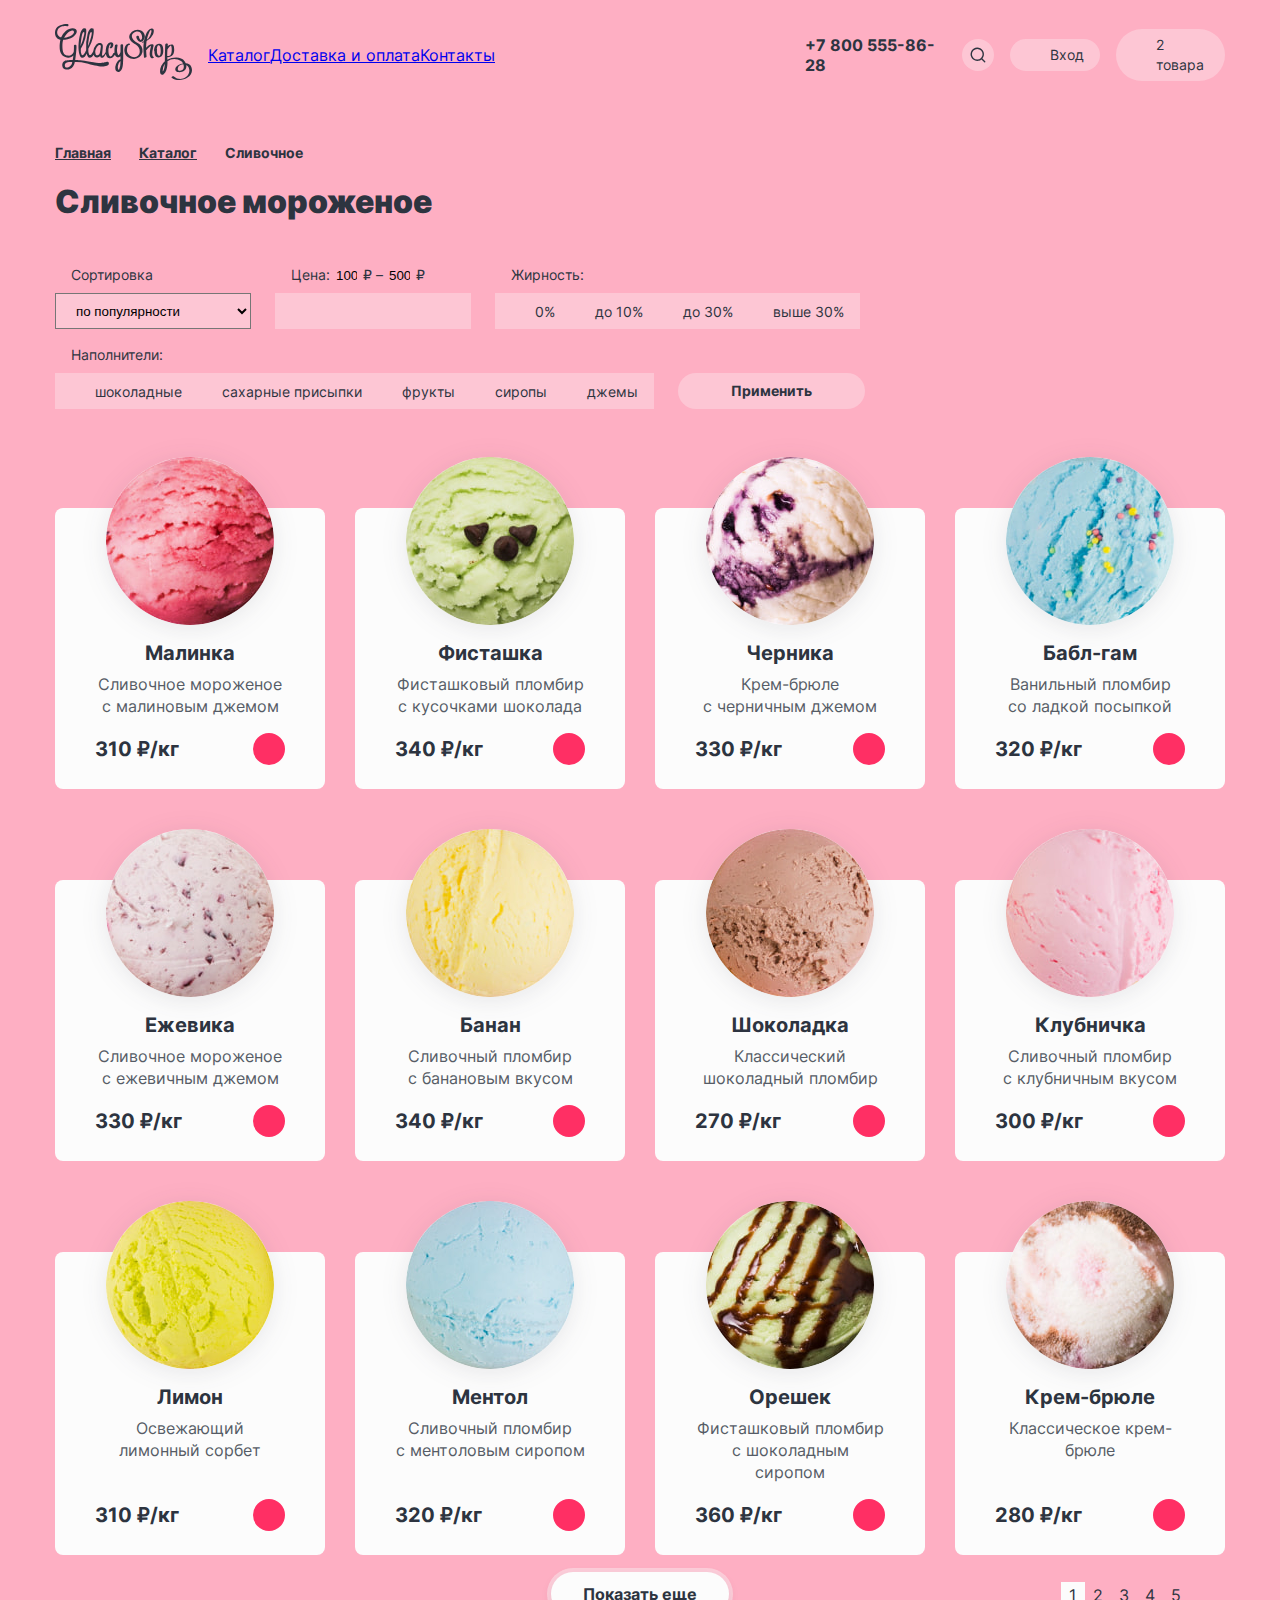
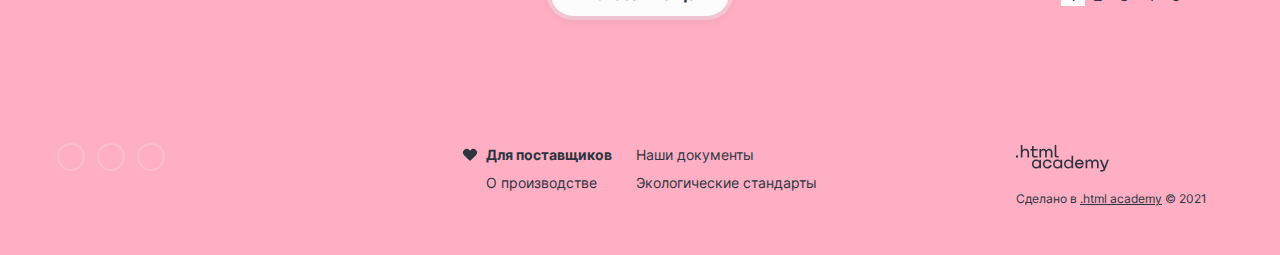
==== catalog.html @ 4f3af2a0 "Добавляет стили для декоративных элементов главной страницы" ====
<!DOCTYPE html>
<html class="page" lang="ru">
  <head>
    <meta charset="utf-8">
    <title>HTML Academy: Глейси - онлайн и офлайн-магазин по продаже мороженого собственного проиводства на развес</title>
    <link rel="stylesheet" href="styles/style.css">
  </head>
  <body class="page-body page-body-pink">
    <header class="page-header container">
      <nav class="main-nav">
        <a class="logo" href="index.html">
          <img src="img/logo-main.svg" width="137" height="56" alt="Логотип Глейси.">
        </a>
        <ul class="main-menu">
          <li class="menu-item">
            <a href="catalog.html">Каталог</a>
          </li>
          <li class="menu-item">
            <a href="#">Доставка и оплата</a>
          </li>
          <li class="menu-item">
            <a href="#">Контакты</a>
          </li>
        </ul>
      </nav>
      <div class="user-menu">
        <a class="user-menu-item contact-phone" href="tel:+78005558628">+7 800 555-86-28</a>
        <div class="user-menu-item">
          <a class="header-button header-button-search" href="">
            <svg aria-hidden="true" focusable="false" width="18" height="18" xmlns="http://www.w3.org/2000/svg">
              <path fill-rule="evenodd" d="M2.91 8.25a5.33 5.33 0 1 1 10.67 0 5.33 5.33 0 0 1-10.67 0Zm9.56 5.16a6.67 6.67 0 1 1 .94-.94l2.8 2.8a.67.67 0 0 1-.94.95l-2.8-2.81Z" clip-rule="evenodd"/>
            </svg>
            <span class="visually-hidden">Открыть форму поиска</span>
          </a>
        </div>
        <div class="user-menu-item">
          <a class="header-button header-button-login" href="#">
            Вход
            <span class="visually-hidden"> в личный кабинет</span>
          </a>
        </div>
        <div class="user-menu-item">
          <a class="header-button header-button-cart" href="#">2 товара</a>
        </div>
      </div>
    </header>
    <main class="main-container container">
      <header class="main-header">
        <ol class="breadcrumbs-list">
          <li class="breadcrumbs-item">
            <a class="breadcrumbs-link" href="#">Главная</a>
          </li>
          <li class="breadcrumbs-item">
            <a class="breadcrumbs-link" href="#">Каталог</a>
          </li>
          <li class="breadcrumbs-item">
            <a class="breadcrumbs-link" aria-current="page">Сливочное</a>
          </li>
        </ol>
        <h1 class="section-title page-title">Сливочное мороженое</h1>
      </header>
      <form class="filter-form" method="post" action="https://echo.htmlacademy.ru/">
        <label class="filter-group filter-sorting select-field">
          <span class="filter-group-caption">Сортировка</span>
          <select class="filter-group-inner select-input" name="filter-sorting">
            <option value="1">по популярности</option>
          </select>
        </label>
        <fieldset class="filter-group filter-price-range range-field">
          <legend class="filter-group-caption">
            Цена:
            <span class="visually-hidden">минимальная цена </span><input class="field-range-input" type="number" value="100" name="filter-price-min"> ₽ –
            <span class="visually-hidden">максимальная цена </span><input class="field-range-input" type="number" value="500" name="filter-price-max"> ₽
          </legend>
          <div class="filter-group-inner range-input">
            <div class="range-input-line"></div>
            <div class="range-input-fill"></div>
            <div class="range-input-min"></div>
            <div class="range-input-max"></div>
          </div>
        </fieldset>
        <fieldset class="filter-group filter-fat">
          <legend class="filter-group-caption">Жирность:</legend>
          <div class="filter-group-inner">
            <label class="radio filter-radio">
              <input class="radio-input" type="radio" name="filter-fat" value="0">
              <span class="radio-label">0%</span>
            </label>
            <label class="radio filter-radio">
              <input class="radio-input" type="radio" name="filter-fat" value="less-10" checked>
              <span class="radio-label">до 10%</span>
            </label>
            <label class="radio filter-radio">
              <input class="radio-input" type="radio" name="filter-fat" value="less-30">
              <span class="radio-label">до 30%</span>
            </label>
            <label class="radio filter-radio">
              <input class="radio-input" type="radio" name="filter-fat" value="more-30">
              <span class="radio-label">выше 30%</span>
            </label>
          </div>
        </fieldset>
        <fieldset class="filter-group filter-filler">
          <legend class="filter-group-caption">Наполнители:</legend>
          <div class="filter-group-inner">
            <label class="checkbox filter-checkbox">
              <input class="checkbox-input" type="checkbox" name="filter-filler" value="chocolate" checked>
              <span class="checkbox-label">шоколадные</span>
            </label>
            <label class="checkbox filter-checkbox">
              <input class="checkbox-input" type="checkbox" name="filter-filler" value="sugar" checked>
              <span class="checkbox-label">сахарные присыпки</span>
            </label>
            <label class="checkbox filter-checkbox">
              <input class="checkbox-input" type="checkbox" name="filter-filler" value="fruit">
              <span class="checkbox-label">фрукты</span>
            </label>
            <label class="checkbox filter-checkbox">
              <input class="checkbox-input" type="checkbox" name="filter-filler" value="syrup">
              <span class="checkbox-label">сиропы</span>
            </label>
            <label class="checkbox filter-checkbox">
              <input class="checkbox-input" type="checkbox" name="filter-filler" value="jam">
              <span class="checkbox-label">джемы</span>
            </label>
          </div>
        </fieldset>
        <button class="button button-transparent filter-submit" type="submit">Применить</button>
      </form>
      <section class="catalog">
        <h2 class="visually-hidden">Каталог сливочного мороженого</h2>
        <div class="product-list catalog-list">
          <article class="product-card">
            <a class="product-card-image-link" href="#">
              <img src="img/catalog/icecream-raspberries.jpg" width="168" height="168" alt="">
            </a>
            <h3 class="product-card-title">
              <a href="#">Малинка</a>
            </h3>
            <p class="product-card-text">Сливочное мороженое с&nbsp;малиновым джемом</p>
            <div class="product-card-action">
              <b class="product-card-price">310 ₽/кг</b>
              <a class="button-cart" href="#">
                <span class="visually-hidden">Добавить товар в корзину</span>
              </a>
            </div>
          </article>
          <article class="product-card">
            <a class="product-card-image-link" href="#">
              <img src="img/catalog/icecream-pistachio.jpg" width="168" height="168" alt="">
            </a>
            <h3 class="product-card-title">
              <a href="#">Фисташка</a>
            </h3>
            <p class="product-card-text">Фисташковый пломбир с&nbsp;кусочками шоколада</p>
            <div class="product-card-action">
              <b class="product-card-price">340 ₽/кг</b>
              <a class="button-cart" href="#">
                <span class="visually-hidden">Добавить товар в корзину</span>
              </a>
            </div>
          </article>
          <article class="product-card">
            <a class="product-card-image-link" href="#">
              <img src="img/catalog/icecream-blueberry.jpg" width="168" height="168" alt="">
            </a>
            <h3 class="product-card-title">
              <a href="#">Черника</a>
            </h3>
            <p class="product-card-text">Крем-брюле с&nbsp;черничным джемом</p>
            <div class="product-card-action">
              <b class="product-card-price">330 ₽/кг</b>
              <a class="button-cart" href="#">
                <span class="visually-hidden">Добавить товар в корзину</span>
              </a>
            </div>
          </article>
          <article class="product-card">
            <a class="product-card-image-link" href="#">
              <img src="img/catalog/icecream-bubblegum.jpg" width="168" height="168" alt="">
            </a>
            <h3 class="product-card-title">
              <a href="">Бабл-гам</a>
            </h3>
            <p class="product-card-text">Ванильный пломбир со&nbsp;ладкой посыпкой</p>
            <div class="product-card-action">
              <b class="product-card-price">320 ₽/кг</b>
              <a class="button-cart" href="#">
                <span class="visually-hidden">Добавить товар в корзину</span>
              </a>
            </div>
          </article>
          <article class="product-card">
            <a class="product-card-image-link" href="#">
              <img src="img/catalog/icecream-blackberry.jpg" width="168" height="168" alt="">
            </a>
            <h3 class="product-card-title">
              <a href="">Ежевика</a>
            </h3>
            <p class="product-card-text">Сливочное мороженое с&nbsp;ежевичным джемом</p>
            <div class="product-card-action">
              <b class="product-card-price">330 ₽/кг</b>
              <a class="button-cart" href="#">
                <span class="visually-hidden">Добавить товар в корзину</span>
              </a>
            </div>
          </article>
          <article class="product-card">
            <a class="product-card-image-link" href="#">
              <img src="img/catalog/icecream-banana.jpg" width="168" height="168" alt="">
            </a>
            <h3 class="product-card-title">
              <a href="">Банан</a>
            </h3>
            <p class="product-card-text">Сливочный пломбир с&nbsp;банановым вкусом</p>
            <div class="product-card-action">
              <b class="product-card-price">340 ₽/кг</b>
              <a class="button-cart" href="#">
                <span class="visually-hidden">Добавить товар в корзину</span>
              </a>
            </div>
          </article>
          <article class="product-card">
            <a class="product-card-image-link" href="#">
              <img src="img/catalog/icecream-chocolate.jpg" width="168" height="168" alt="">
            </a>
            <h3 class="product-card-title">
              <a href="">Шоколадка</a>
            </h3>
            <p class="product-card-text">Классический шоколадный пломбир</p>
            <div class="product-card-action">
              <b class="product-card-price">270 ₽/кг</b>
              <a class="button-cart" href="#">
                <span class="visually-hidden">Добавить товар в корзину</span>
              </a>
            </div>
          </article>
          <article class="product-card">
            <a class="product-card-image-link" href="#">
              <img src="img/catalog/icecream-strawberry.jpg" width="168" height="168" alt="">
            </a>
            <h3 class="product-card-title">
              <a href="">Клубничка</a>
            </h3>
            <p class="product-card-text">Сливочный пломбир с&nbsp;клубничным вкусом</p>
            <div class="product-card-action">
              <b class="product-card-price">300 ₽/кг</b>
              <a class="button-cart" href="#">
                <span class="visually-hidden">Добавить товар в корзину</span>
              </a>
            </div>
          </article>
          <article class="product-card">
            <a class="product-card-image-link" href="#">
              <img src="img/catalog/icecream-lemon.jpg" width="168" height="168" alt="">
            </a>
            <h3 class="product-card-title">
              <a href="">Лимон</a>
            </h3>
            <p class="product-card-text">Освежающий лимонный сорбет</p>
            <div class="product-card-action">
              <b class="product-card-price">310 ₽/кг</b>
              <a class="button-cart" href="#">
                <span class="visually-hidden">Добавить товар в корзину</span>
              </a>
            </div>
          </article>
          <article class="product-card">
            <a class="product-card-image-link" href="#">
              <img src="img/catalog/icecream-menthol.jpg" width="168" height="168" alt="">
            </a>
            <h3 class="product-card-title">
              <a href="">Ментол</a>
            </h3>
            <p class="product-card-text">Сливочный пломбир с&nbsp;ментоловым сиропом</p>
            <div class="product-card-action">
              <b class="product-card-price">320 ₽/кг</b>
              <a class="button-cart" href="#">
                <span class="visually-hidden">Добавить товар в корзину</span>
              </a>
            </div>
          </article>
          <article class="product-card">
            <a class="product-card-image-link" href="#">
              <img src="img/catalog/icecream-nut.jpg" width="168" height="168" alt="">
            </a>
            <h3 class="product-card-title">
              <a href="">Орешек</a>
            </h3>
            <p class="product-card-text">Фисташковый пломбир с&nbsp;шоколадным сиропом</p>
            <div class="product-card-action">
              <b class="product-card-price">360 ₽/кг</b>
              <a class="button-cart" href="#">
                <span class="visually-hidden">Добавить товар в корзину</span>
              </a>
            </div>
          </article>
          <article class="product-card">
            <a class="product-card-image-link" href="#">
              <img src="img/catalog/icecream-brulee.jpg" width="168" height="168" alt="">
            </a>
            <h3 class="product-card-title">
              <a href="">Крем-брюле</a>
            </h3>
            <p class="product-card-text">Классическое крем-брюле</p>
            <div class="product-card-action">
              <b class="product-card-price">280 ₽/кг</b>
              <a class="button-cart" href="#">
                <span class="visually-hidden">Добавить товар в корзину</span>
              </a>
            </div>
          </article>
        </div>
        <div class="catalog-actions">
          <a class="button button-main catalog-show-more" href="#">Показать еще</a>
          <ul class="pagination catalog-pagination">
            <li class="pagination-item">
              <a class="pagination-link pagination-link-disable pagination-link-start">
                <span class="visually-hidden">На предыдущую страницу</span>
              </a>
            </li>
            <li class="pagination-item">
              <a class="pagination-link" aria-current="page">
                <span class="visually-hidden">Вы на странице </span>1
              </a>
            </li>
            <li class="pagination-item">
              <a class="pagination-link" href="#">
                <span class="visually-hidden">На страницу </span>2
              </a>
            </li>
            <li class="pagination-item">
              <a class="pagination-link" href="#">
                <span class="visually-hidden">На страницу </span>3
              </a>
            </li>
            <li class="pagination-item">
              <a class="pagination-link" href="#">
                <span class="visually-hidden">На страницу </span>4
              </a>
            </li>
            <li class="pagination-item">
              <a class="pagination-link" href="#">
                <span class="visually-hidden">На страницу </span>5
              </a>
            </li>
            <li class="pagination-item">
              <a class="pagination-link pagination-link-end" href="#">
                <span class="visually-hidden">На следущую страницу</span>
              </a>
            </li>
          </ul>
        </div>
      </section>
    </main>
    <footer class="main-footer container">
      <section class="social footer-social">
        <h2 class="visually-hidden">Подписывайтесь на наши социальные сети</h2>
        <ul class="social-list">
          <li class="social-item">
            <a class="social-link" href="https://vk.com/htmlacademy" rel="noopener nofollow" target="_blank">
              <span class="visually-hidden">Глейси во Вконтакте</span>
            </a>
          </li>
          <li class="social-item">
            <a class="social-link" href="https://www.facebook.com/htmlacademy" rel="noopener nofollow" target="_blank">
              <span class="visually-hidden">Глейси в Фейсбуке</span>
            </a>
          </li>
          <li class="social-item">
            <a class="social-link" href="https://www.instagram.com/htmlacademy/" rel="noopener nofollow" target="_blank">
              <span class="visually-hidden">Глейси в Инстаграм</span>
            </a>
          </li>
        </ul>
      </section>
      <div class="footer-links">
        <a class="footer-link footer-link-heart" href="#">Для поставщиков</a>
        <a class="footer-link" href="#">Наши документы</a>
        <a class="footer-link" href="#">О&nbsp;производстве</a>
        <a class="footer-link" href="#">Экологические стандарты</a>
      </div>
      <div class="creator">
        <a class="creator-logo" href="https://htmlacademy.ru/" rel="noopener nofollow" target="_blank">
          <img src="img/logo-htmlacademy.svg" width="93" height="27" alt="Логотип html academy.">
        </a>
        <p class="creator-text">Сделано в <a class="creator-link" href="https://htmlacademy.ru/" rel="noopener nofollow" target="_blank">.html academy</a> © 2021</p>
      </div>
    </footer>
  </body>
</html>
---- styles/style.css ----
@font-face {
  font-family: "Inter";
  font-style: normal;
  font-weight: 400;
  src: url("../fonts/inter-400.woff2") format("woff2");
  font-display: swap;
}

@font-face {
  font-family: "Inter";
  font-weight: 700;
  src: url("../fonts/inter-700.woff2") format("woff2");
  font-display: swap;
}

@font-face {
  font-family: "Inter";
  font-weight: 900;
  src: url("../fonts/inter-900.woff2") format("woff2");
  font-display: swap;
}

html {
  height: 100%;
  box-sizing: border-box;
}

html *,
html ::before,
html ::after {
  box-sizing: inherit;
}

img {
  max-width: 100%;
  object-fit: cover;
}

.container {
  width: 1170px;
  margin: 0 auto;
}

.visually-hidden {
  position: absolute;
  width: 1px;
  height: 1px;
  margin: -1px;
  padding: 0;
  border: 0;
  clip: rect(0 0 0 0);
  overflow: hidden;
}

.page-body {
  display: flex;
  flex-direction: column;
  min-height: 100%;
  margin: 0;

  font-family: "Inter", "Arial", sans-serif;
  font-weight: 400;
  font-size: 16px;
  line-height: 22px;
  color: #565c66;
}

.page-body-pink {
  background-color: #feafc3;
}

.page-body-blue {
  background-color: #69a9ff;
}

.page-body-yellow {
  background-color: #fcc850;
}

.main-container {
  flex-grow: 1;
}

.button {
  padding: 12px 32px;
  border: none;
  border-radius: 26px;

  font-family: inherit;
  font-weight: 700;
  font-size: 16px;
  line-height: 20px;
  text-decoration: none;
  text-align: center;

  cursor: pointer;
}

.button-main {
  min-height: 44px;
  padding: 12px 32px;

  color: #2d3440;

  background-color: #fcfcfc;
  box-shadow:
    0 4px 12px rgba(45, 52, 64, 0.1),
    0 0 0 4px rgba(252, 252, 252, 0.4);
  outline: none;
}

.button-main:hover {
  background-color: rgba(252, 252, 252, 0.4);
  box-shadow:
    0px 4px 15px rgba(133, 133, 133, 0.15),
    0 0 0 4px #FCFCFC;
}

.button-main:focus {
  background-color: #FCFCFC;
  box-shadow:
    0px 4px 12px rgba(45, 52, 64, 0.1),
    0 0 0 2px #2D3440;
}

.button-main-disabled {
  color: #b9b9b9;

  background-color: #e7e7e7;
  box-shadow: 0 0 0 4px rgba(252, 252, 252, 0.4);
  pointer-events: none;
}

.button-additional {
  color: #fcfcfc;

  background-color: #ff2f64;
  box-shadow:
    0px 4px 12px rgba(45, 52, 64, 0.1),
    0 0 0 4px rgba(255, 47, 100, 0.3);
}

.button-additional:hover {
  color: #2d3440;
  background-color: rgba(252, 252, 252, 0.3);
  box-shadow: 0 0 0 4px #ff2f64;
}

.button-additional:focus {
  box-shadow:
    0px 4px 12px rgba(45, 52, 64, 0.1),
    0 0 0 2px #2d3440;
}

.button-transparent {
  font-size: 14px;
  color: #2d3440;
  background-color: rgba(252, 252, 252, 0.3);
}

.form-field {
  font-size: 16px;
  line-height: 20px;
  color: #2d3440;
}

.form-field-title {
  display: flex;
  align-items: center;
  margin-bottom: 8px;

  font-weight: 700;
  color: #2d3440;
}

.prompt-button {
  width: 14px;
  height: 14px;
  padding: 0;
  border: none;
  border-radius: 7px;

  color: #2d3440;
  cursor: pointer;
}

.prompt-button-icon {
  fill: currentColor;
}

.form-field-prompt {
  margin-left: 4px;
}

.form-field-input {
  width: 100%;
  height: 48px;
  padding: 14px 16px;
  border: 1px solid #b9b9b9;

  font-family: inherit;
  font-weight: 400;
  color: #2d3440;
}

.form-field-input::placeholder {
  color: #b9b9b9;
}

.page-header {
  display: flex;
  justify-content: space-between;
  padding: 24px 0;
}

.main-nav {
  display: flex;
  justify-content: flex-start;
  align-items: center;
  flex-grow: 1;
  min-width: 400px;
  margin-right: 20px;
}

.logo {
  flex-shrink: 0;
  margin-right: 16px;
}

.user-menu {
  display: flex;
  justify-content: flex-end;
  align-items: center;
  flex-shrink: 0;
  width: 420px;
}

.user-menu-item:not(:last-child) {
  margin-right: 16px;
}

.contact-phone {
  font-weight: 700;
  font-size: 16px;
  line-height: 20px;
  color: #2d3440;
  text-decoration: none;
}

.header-button {
  position: relative;

  display: block;
  min-width: 32px;
  min-height: 32px;
  padding: 6px 16px;
  border-radius: 26px;

  font-size: 14px;
  line-height: 20px;
  color: #2d3440;
  text-decoration: none;

  background-color: rgba(252, 252, 252, 0.3);
  outline: none;
}

.header-button svg {
  fill: currentColor;
}

.header-button:hover {
  background-color: rgba(252, 252, 252, 0.5);
}

.header-button:focus {
  background-color: rgba(252, 252, 252, 0.5);
  box-shadow: 0 0 0 2px #2d3440 inset;
}

.header-button:active {
  background-color: #fcfcfc;
  box-shadow: none;
}

.header-button-search svg {
  position: absolute;
  top: 50%;
  left: 50%;

  transform: translate(-50%, -50%);
}

.header-button-login,
.header-button-cart {
  padding-left: 40px;
}

.header-icon-login,
.header-icon-cart {
  position: absolute;
  top: 7px;
  left: 16px;
}

.main-menu {
  display: flex;
  justify-content: flex-start;
  flex-wrap: wrap;
  padding: 0;
  margin: 0;

  list-style: none;
}

.menu-link {
  display: block;
  padding: 8px 16px;
  border-radius: 26px;

  color: #2d3440;
  text-decoration: none;
  outline: none;
}

.menu-link:hover {
  background-color: rgba(252, 252, 252, 0.5);
}

.menu-link:focus {
  background-color: rgba(252, 252, 252, 0.5);
  box-shadow: 0 0 0 2px #2d3440 inset;
}

.menu-link:active {
  background-color: #fcfcfc;
  box-shadow: none;
}

.slider {
  position: relative;

  margin-bottom: 80px;

  color: #2d3440;
}

.slider-item {
  display: flex;
  justify-content: flex-start;
  padding-left: 70px;
}

.slider-content {
  display: flex;
  flex-direction: column;
  align-items: flex-start;
  width: 470px;
  padding-top: 136px;
}

.slider-title {
  margin-top: 0;
  margin-bottom: 24px;

  font-weight: 900;
  font-size: 36px;
  line-height: 46px;
}

.slider-description {
  margin-top: 0;
  margin-bottom: 48px;

  font-size: 18px;
  line-height: 24px;
}

.toggler {
  position: absolute;
  left: 0;
  bottom: 0;

  display: flex;
  justify-content: flex-start;
  margin: 0;
  padding: 0;

  list-style: none;
}

.toggler-item {
  margin-right: 8px;
}

.toggler-button {
  width: 12px;
  height: 12px;
  padding: 0;
  border: 1px solid #fcfcfc;
  border-radius: 6px;

  background-color: #fcfcfc;
  outline: none;
  cursor: pointer;
}

.toggler-button:hover,
.toggler-button:focus {
  background-color: rgba(252, 252, 252, 0.3);
}

.toggler-button:active {
  border: 1px solid #2d3440;

  background-color: rgba(252, 252, 252, 0.3);
}

.social-list {
  display: flex;
  justify-content: flex-start;
  align-items: center;
  flex-wrap: wrap;
  max-width: 195px;
  margin: 0;
  padding: 0;

  list-style: none;
}

.social-item:not(:last-child) {
  margin-right: 16px;
}

.social-link {
  display: block;
  width: 24px;
  height: 24px;
  border-radius: 12px;

  background-size: contain;
  background-position: center;
  background-repeat: no-repeat;
  box-shadow: 0 0 0 2px rgba(252, 252, 252, 0.2);
  outline: none;
}

.social-link-vk {
  background-image: url(../img/icons/icon-vk.svg);
}
.social-link-facebook {
  background-image: url(../img/icons/icon-facebook.svg);
}
.social-link-instagram {
  background-image: url(../img/icons/icon-instagram.svg);
}

.social-link:hover,
.social-link:focus {
  background-color: #2d3440;
}

.social-link:active {
  background-color: #2d3440;
  box-shadow: 0 0 0 2px #2d3440;
}

.footer-social {
  margin-left: 4px;
}

.slider-social {
  position: absolute;
  right: 0;
  bottom: 0;
}

.slider-social .social-list {
  justify-content: flex-end;
}

.section-title {
  margin-top: 0;
  margin-bottom: 56px;

  font-weight: 900;
  font-size: 32px;
  line-height: 46px;
  color: #2d3440;
}

.promo {
  margin-bottom: 80px;
}

.promo-title {
  text-align: center;
}

.promo-row {
  display: grid;
  grid-template-columns: 1fr 1fr;
  gap: 30px;
}

.promo-card {
  display: flex;
  flex-direction: column;
  align-items: flex-start;
  padding: 40px 220px 40px 40px;
  border-radius: 16px;

  color: #2d3440;

  background-color: #ff7799;
  background-position: bottom right;
  background-repeat: no-repeat;
}

.promo-card-title {
  margin-top: 0;
  margin-bottom: 16px;

  font-weight: 700;
  font-size: 24px;
  line-height: 30px;
}

.promo-card-text {
  margin-bottom: 32px;
}

.promo-card-text p {
  margin: 0;
}

.promo-card-button {
  margin-top: auto;
}

.promo-card-rasberry {
  background-image: url("../img/bg-promo-raspberry.png");
}

.promo-card-marshmallow {
  background-image: url("../img/bg-promo-marshmallow.png");
}

.product {
  margin-bottom: 80px;
}

.product-title {
  text-align: center;
}

.product-list {
  display: grid;
  grid-template-columns: repeat(4, 1fr);
  gap: 40px 30px;
}

.product-card {
  position: relative;

  display: flex;
  flex-direction: column;
  align-items: center;
  padding: 0 40px 24px;

  text-align: center;
}

.product-card::before {
  content: "";

  position: absolute;
  top: 51px;
  right: 0;
  bottom: 0;
  left: 0;
  z-index: -1;

  display: block;
  border-radius: 8px;

  background-color: #fcfcfc;
}

.product-card-image-link {
  display: block;
  width: 168px;
  height: 168px;
  margin-bottom: 16px;
  border-radius: 50%;
  overflow: hidden;
  filter: drop-shadow(0px 4px 12px rgba(45, 52, 64, 0.1));
}

.product-card-title {
  margin-top: 0;
  margin-bottom: 8px;

  font-weight: 700;
  font-size: 20px;
  line-height: 24px;
  color: #2d3440;
}

.product-card-title a {
  color: inherit;
  text-decoration: none;
}

.product-card-text {
  margin-top: 0;
  margin-bottom: 16px;
}

.product-card-action {
  display: flex;
  justify-content: space-between;
  align-items: center;
  width: 100%;
  margin-top: auto;
}

.product-card-price {
  font-size: 20px;
  line-height: 24px;
  text-align: left;
  color: #2d3440;
}

.button-cart {
  position: relative;

  width: 32px;
  height: 32px;
  margin-left: 10px;
  border: 2px solid #FF2F64;
  border-radius: 16px;

  color: #fcfcfc;
  background-color: #ff2f64;
  outline: none;
}

.button-cart-icon {
  position: absolute;
  top: 50%;
  left: 50%;

  transform: translate(-50%, -50%);
  fill: currentColor;
}

.button-cart:hover,
.button-cart:focus {
  border-color: #ff2f64;
  color: #2d3440;
  background-color: rgba(252, 252, 252, 0.3);
}

.button-cart:active {
  border-color: #2d3440;
  color: #fcfcfc;
  background-color: #ff2f64;
}

.button-cart-disable {
  background-color: #b9b9b9;
  color: #e5e5e5;
  border-color: #b9b9b9;
  pointer-events: none;
}


.about {
  margin-bottom: 80px;
  padding: 24px;
  border-radius: 16px;

  background-color: #ecdfc3;
  background-image: url("../img/bg-waffle.jpg");
  background-position: center;
  background-repeat: no-repeat;
  background-size: cover;
}

.about-title {
  margin-top: 0;
  margin-bottom: 56px;

  text-align: center;
}

.about-inner {
  padding: 56px 40px;
  border-radius: inherit;

  background-color: #fcfcfc;
}

.about-list {
  display: grid;
  grid-template-columns: 1fr 1fr;
  gap: 40px 30px;
  margin: 0;
  padding: 0;

  list-style: none;
}

.about-item {
  position: relative;

  padding-left: 64px;
}

.about-item::before {
  content: "";

  position: absolute;
  top: 0;
  left: 0;

  display: block;
  width: 48px;
  height: 48px;

  background-size: cover;
  background-repeat: no-repeat;
  background-position: center;
}

.about-item-icecream::before {
  background-image: url(../img/icons/icon-icecream.svg);
}
.about-item-cow::before {
  background-image: url(../img/icons/icon-cow.svg);
}
.about-item-leaf::before {
  background-image: url(../img/icons/icon-leaf.svg);
}
.about-item-thermometer::before {
  background-image: url(../img/icons/icon-thermometer.svg);
}

.section-row {
  display: grid;
  grid-template-columns: repeat(2, 1fr);
  gap: 30px;
  margin-bottom: 80px;
}

.blog-news {
  display: flex;
  flex-direction: column;
}

.news-card {
  flex-grow: 1;
  width: 100%;
  padding: 32px 235px 32px 32px;
  border-radius: 16px;

  background-color: #fcfcfc;
  background-image: url("../img/bg-blog.jpg");
  background-position: center;
  background-repeat: no-repeat;
  background-size: cover;
}

.news-card-title {
  margin-top: 0;
  margin-bottom: 12px;

  font-weight: 400;
  font-size: 16px;
  line-height: 20px;
}

.news-card-link {
  font-weight: 700;
  font-size: 24px;
  line-height: 30px;
  color: #2d3440;
  text-decoration: none;
}

.subscribe {
  padding: 6px;
  border-radius: 16px;

  background-image: url("../img/bg-subscrube.jpg");
  background-position: top left;
  background-repeat: repeat;
  background-size: 58px 67px;
}

.subscribe-inner {
  height: 100%;
  padding: 26px;
  border-radius: inherit;

  background-color: #fcfcfc;
}

.subscribe-description {
  margin-top: 0;
  margin-bottom: 42px;
}

.subscribe-form {
  display: flex;
  justify-content: flex-start;
  align-items: center;
}

.subscribe-input {
  margin-right: 24px;
  flex-grow: 1;
}

.subscribe-submit {
  min-width: 152px;
}

.delivery {
  display: flex;
  justify-content: space-between;
  align-items: stretch;
  padding: 64px 64px 64px 100px;
  margin-bottom: 80px;
  border-radius: 16px;

  background-image: url("../img/bg-delivery.jpg");
  background-position: center center;
  background-repeat: no-repeat;
  background-size: cover;
}

.delivery-content {
  width: 375px;
  padding-top: 103px;
}

.delivery-inner {
  width: 500px;
  padding: 40px;
  border-radius: 8px;

  background-color: #fcfcfc;
}

.delivery-title {
  margin-top: 0;
  margin-bottom: 24px;
}

.delivery-description {
  margin-top: 0;
  margin-bottom: 32px;
}

.delivery-form {
  display: grid;
  grid-template-columns: 117px 287px;
  gap: 20px 16px;
}

.delivery-form-address {
  margin-bottom: 12px;
  grid-column: 1 / -1;
}

.delivery-submit {
  grid-column: 1 / -1;
  justify-self: center;
}

.contacts {
  display: flex;
  flex-direction: column;
  justify-content: flex-start;
  align-items: flex-start;
  padding: 64px;
  border-radius: 16px;

  background-image: url("../img/bg-contacts.jpg");
  background-position: center center;
  background-repeat: no-repeat;
  background-size: cover;
}

.contacts-card {
  width: 343px;
  padding: 40px;
  border-radius: 8px;

  background-color: #fcfcfc;
}

.contacts-information {
  margin-top: 0;
  margin-bottom: 32px;
}

.contacts-information dt {
  display: block;
  margin-bottom: 12px;
}

.contacts-information dd {
  display: block;
  margin-left: 0;
  margin-bottom: 24px;

  font-weight: 700;
  font-size: 20px;
  line-height: 24px;
  color: #2d3440;
  text-decoration: none;
}

.contacts-information dd:last-of-type {
  margin-bottom: 0;
}

.contacts-phone-link {
  color: inherit;
  text-decoration: none;
}

.contacts-phone-description {
  font-weight: 400;
  font-size: 14px;
  line-height: 20px;
  color: #565c66;
}

.social-link {
  color: #fcfcfc;
}

.main-footer {
  display: flex;
  justify-content: flex-start;
  align-items: flex-start;
  min-height: 153px;
  padding-top: 48px;
  padding-bottom: 48px;
}

.footer-social {
  width: 195px;
  margin-left: 4px;
  margin-right: 208px;
}

.footer-links {
  display: grid;
  grid-template-columns: repeat(2, max-content);
  gap: 8px 0;
  width: 360px;
}

.footer-link {
  padding-left: 24px;

  font-size: 14px;
  line-height: 20px;
  color: inherit;
  text-decoration: none;
  color: #2d3440;
}

.footer-link-heart {
  position: relative;

  font-weight: 700;
}

.footer-link-heart::before {
  content: "";

  position: absolute;
  top: 50%;
  left: 0;

  display: block;
  width: 16px;
  height: 16px;

  background-image: url(../img/icons/icon-heart.svg);
  background-size: cover;
  background-repeat: no-repeat;
  transform: translateY(-50%);
}

.creator {
  width: 195px;
  margin-left: auto;
  margin-right: 14px;
}

.creator {
  color: #2d3440;
}

.creator-logo {
  display: block;
  margin-bottom: 14px;
}

.creator-text {
  margin: 0;

  font-size: 12px;
  line-height: 16px;
}

.creator-link {
  color: inherit;
}

.main-header {
  padding: 32px 0 40px;
}

.breadcrumbs-list {
  display: flex;
  justify-content: flex-start;
  width: 300px;
  margin: 0;
  margin-bottom: 16px;
  padding: 0;

  list-style: none;
}

.breadcrumbs-item {
  padding-right: 28px;
}

.breadcrumbs-item:last-child {
  padding-right: 0;
}

.breadcrumbs-link {
  font-weight: 700;
  font-size: 14px;
  line-height: 20px;
  color: #2d3440;
}

.breadcrumbs-link[aria-current="page"] {
  text-decoration: none;
}

.page-title {
  margin: 0;
}

.filter-form {
  display: flex;
  flex-wrap: wrap;
  align-items: flex-start;

  margin-bottom: 32px;
}

.select-field {
  font-family: inherit;
}

.filter-group {
  margin-left: 0;
  margin-right: 24px;
  margin-bottom: 16px;
  padding: 0;
  border: none;
}

.filter-group-caption {
  display: block;
  margin-bottom: 8px;
  padding-left: 16px;
  padding-right: 0;
}

.filter-group-caption,
.radio-label,
.checkbox-label {
  font-size: 14px;
  line-height: 20px;
  color: #2d3440;
}

.filter-group-inner {
  display: flex;
  align-items: center;
  min-height: 36px;
  padding: 7px 16px;

  background-color: rgba(252, 252, 252, 0.3);
}

.select-input {
  min-width: 196px;
}

.field-range-input {
  width: 25px;
  border: none;
  background: none;
  appearance: none;
}

.field-range-input::-webkit-outer-spin-button,
.field-range-input::-webkit-inner-spin-button {
	display: none;
}

.range-input {
  min-width: 196px;
}

.filter-radio:not(:last-child),
.filter-checkbox:not(:last-child) {
  margin-right: 16px;
}

.radio-input,
.checkbox-input {
  position: absolute;
  width: 1px;
  height: 1px;
  margin: -1px;
  padding: 0;
  border: 0;
  clip: rect(0 0 0 0);
  overflow: hidden;
}

.radio-label,
.checkbox-label {
  padding-left: 24px;
}

.filter-submit {
  min-width: 187px;
  height: 36px;
  margin-bottom: 16px;
  padding: 8px 32px;
  align-self: flex-end;

  line-height: 20px;
}

.catalog {
  margin-bottom: 81px;
}

.catalog-list {
  margin-bottom: 17px;
}

.catalog-actions {
  display: grid;
  grid-template-columns: 1fr max-content 1fr;
  align-items: center;
}

.catalog-show-more {
  grid-column: 2 / 3;
  justify-self: center;
}

.pagination {
  display: flex;
  justify-content: flex-end;
  align-items: center;
  flex-wrap: wrap;
  grid-column: 3 / -1;
  margin: 0;
  padding: 0;

  list-style: none;
}

.pagination-link {
  display: block;
  min-width: 24px;
  height: 24px;
  padding: 2px 8px;
  color: #2d3440;
  text-decoration: none;
}

.pagination-link:hover {
  box-shadow:  0 0 0 1px #fcfcfc inset;
  background-color: rgba(252, 252, 252, 0.3);
}

.pagination-link:active,
.pagination-link:focus {
  box-shadow:  0 0 0 1px #2d3440 inset;
  background-color: rgba(252, 252, 252, 0.3);
}

.pagination-link-start {
  margin-right: 12px;
}

.pagination-link-end {
  margin-left: 12px;
}

.pagination-link[aria-current="page"] {
  background-color: #fcfcfc;
}

.pagination-link-disable {
  opacity: 0.2;
  pointer-events: none;
}
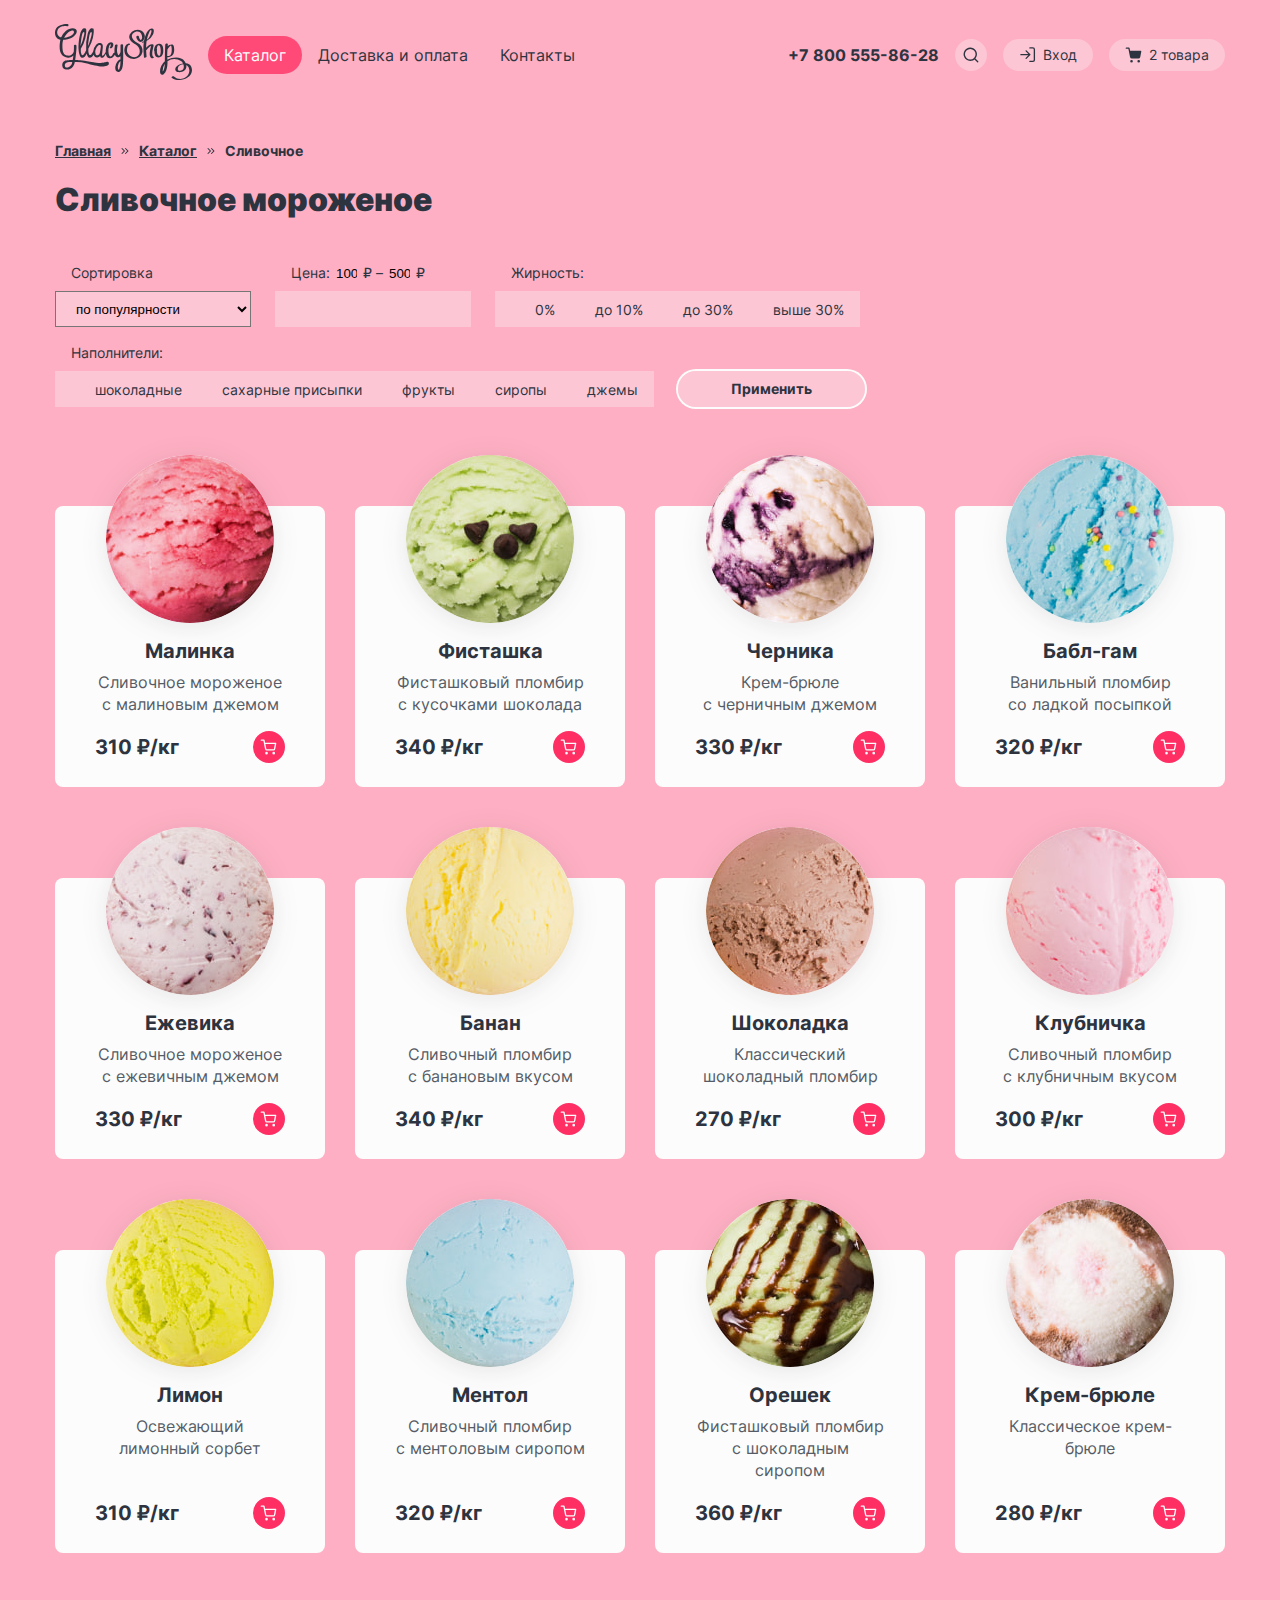
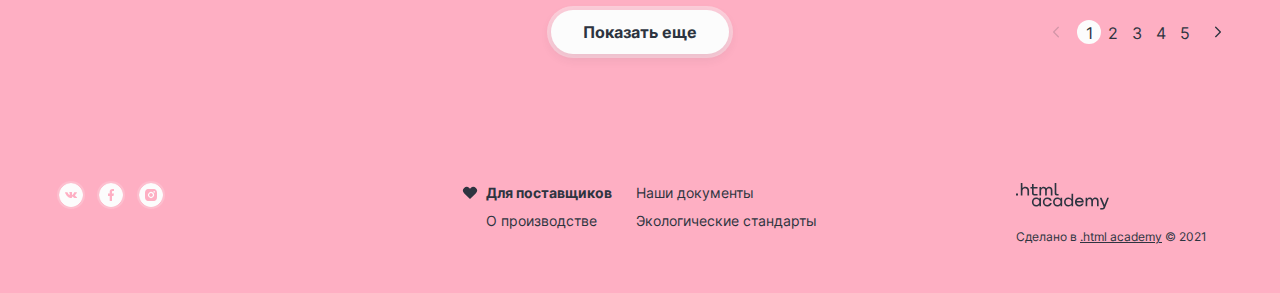
==== commit 255404a0: "Добавляет стили для декоративных элементов страницы каталога" ====
--- a/catalog.html
+++ b/catalog.html
@@ -13,13 +13,13 @@
         </a>
         <ul class="main-menu">
           <li class="menu-item">
-            <a href="catalog.html">Каталог</a>
+            <a class="menu-link menu-link-active" href="catalog.html">Каталог</a>
           </li>
           <li class="menu-item">
-            <a href="#">Доставка и оплата</a>
+            <a class="menu-link" href="#">Доставка и оплата</a>
           </li>
           <li class="menu-item">
-            <a href="#">Контакты</a>
+            <a class="menu-link" href="#">Контакты</a>
           </li>
         </ul>
       </nav>
@@ -35,12 +35,20 @@
         </div>
         <div class="user-menu-item">
           <a class="header-button header-button-login" href="#">
+            <svg class="header-icon-login" aria-hidden="true" focusable="false" width="18" height="18" xmlns="http://www.w3.org/2000/svg">
+              <path d="M10.208 1.875c0-.368.299-.667.667-.667h3a2.167 2.167 0 0 1 2.167 2.167v10.5a2.167 2.167 0 0 1-2.167 2.167h-3a.667.667 0 0 1 0-1.334h3a.833.833 0 0 0 .833-.833v-10.5a.833.833 0 0 0-.833-.833h-3a.667.667 0 0 1-.667-.667ZM6.654 4.404c.26-.26.682-.26.942 0l3.746 3.745a.664.664 0 0 1 0 .952l-3.746 3.746a.667.667 0 0 1-.942-.943l2.612-2.612H1.875a.667.667 0 0 1 0-1.333h7.39l-2.61-2.613a.667.667 0 0 1 0-.943Z"/>
+            </svg>
             Вход
             <span class="visually-hidden"> в личный кабинет</span>
           </a>
         </div>
         <div class="user-menu-item">
-          <a class="header-button header-button-cart" href="#">2 товара</a>
+          <a class="header-button header-button-cart" href="#">
+            <svg class="header-icon-cart" aria-hidden="true" focusable="false" width="18" height="18" xmlns="http://www.w3.org/2000/svg">
+              <path d="M.646 2.156c0-.368.298-.666.667-.666H3.92c.318 0 .591.224.654.536l.545 2.723h10.535a.667.667 0 0 1 .654.792l-1.043 5.469v.005A1.97 1.97 0 0 1 13.3 12.6H6.976a1.97 1.97 0 0 1-1.963-1.586l-1.089-5.44a.662.662 0 0 1-.01-.056l-.54-2.696H1.313a.667.667 0 0 1-.667-.667Zm5.883 11.72a1.318 1.318 0 1 0 0 2.636 1.318 1.318 0 0 0 0-2.636Zm7.17 0a1.318 1.318 0 1 0 0 2.636 1.318 1.318 0 0 0 0-2.636Z"/>
+            </svg>
+            2 товара
+          </a>
         </div>
       </div>
     </header>
@@ -53,8 +61,8 @@
           <li class="breadcrumbs-item">
             <a class="breadcrumbs-link" href="#">Каталог</a>
           </li>
-          <li class="breadcrumbs-item">
-            <a class="breadcrumbs-link" aria-current="page">Сливочное</a>
+          <li class="breadcrumbs-item" aria-current="page">
+            <a class="breadcrumbs-link">Сливочное</a>
           </li>
         </ol>
         <h1 class="section-title page-title">Сливочное мороженое</h1>
@@ -141,6 +149,9 @@
             <div class="product-card-action">
               <b class="product-card-price">310 ₽/кг</b>
               <a class="button-cart" href="#">
+                <svg class="button-cart-icon" aria-hidden="true" focusable="false" width="18" height="18" xmlns="http://www.w3.org/2000/svg">
+                  <path d="M1.312 1.49a.667.667 0 0 0 0 1.333h2.061l.54 2.696a.659.659 0 0 0 .011.056l1.089 5.44a1.97 1.97 0 0 0 1.963 1.586h6.325a1.97 1.97 0 0 0 1.963-1.587l.001-.005 1.043-5.469a.667.667 0 0 0-.655-.791H5.12l-.545-2.724a.667.667 0 0 0-.654-.535H1.312Zm5.009 9.264-.935-4.672h9.462l-.892 4.675a.637.637 0 0 1-.636.51H6.957a.637.637 0 0 1-.637-.512v-.001Zm-1.11 4.44a1.318 1.318 0 1 1 2.635 0 1.318 1.318 0 0 1-2.636 0Zm7.17 0a1.318 1.318 0 1 1 2.635 0 1.318 1.318 0 0 1-2.636 0Z"/>
+                </svg>
                 <span class="visually-hidden">Добавить товар в корзину</span>
               </a>
             </div>
@@ -156,6 +167,9 @@
             <div class="product-card-action">
               <b class="product-card-price">340 ₽/кг</b>
               <a class="button-cart" href="#">
+                <svg class="button-cart-icon" aria-hidden="true" focusable="false" width="18" height="18" xmlns="http://www.w3.org/2000/svg">
+                  <path d="M1.312 1.49a.667.667 0 0 0 0 1.333h2.061l.54 2.696a.659.659 0 0 0 .011.056l1.089 5.44a1.97 1.97 0 0 0 1.963 1.586h6.325a1.97 1.97 0 0 0 1.963-1.587l.001-.005 1.043-5.469a.667.667 0 0 0-.655-.791H5.12l-.545-2.724a.667.667 0 0 0-.654-.535H1.312Zm5.009 9.264-.935-4.672h9.462l-.892 4.675a.637.637 0 0 1-.636.51H6.957a.637.637 0 0 1-.637-.512v-.001Zm-1.11 4.44a1.318 1.318 0 1 1 2.635 0 1.318 1.318 0 0 1-2.636 0Zm7.17 0a1.318 1.318 0 1 1 2.635 0 1.318 1.318 0 0 1-2.636 0Z"/>
+                </svg>
                 <span class="visually-hidden">Добавить товар в корзину</span>
               </a>
             </div>
@@ -171,6 +185,9 @@
             <div class="product-card-action">
               <b class="product-card-price">330 ₽/кг</b>
               <a class="button-cart" href="#">
+                <svg class="button-cart-icon" aria-hidden="true" focusable="false" width="18" height="18" xmlns="http://www.w3.org/2000/svg">
+                  <path d="M1.312 1.49a.667.667 0 0 0 0 1.333h2.061l.54 2.696a.659.659 0 0 0 .011.056l1.089 5.44a1.97 1.97 0 0 0 1.963 1.586h6.325a1.97 1.97 0 0 0 1.963-1.587l.001-.005 1.043-5.469a.667.667 0 0 0-.655-.791H5.12l-.545-2.724a.667.667 0 0 0-.654-.535H1.312Zm5.009 9.264-.935-4.672h9.462l-.892 4.675a.637.637 0 0 1-.636.51H6.957a.637.637 0 0 1-.637-.512v-.001Zm-1.11 4.44a1.318 1.318 0 1 1 2.635 0 1.318 1.318 0 0 1-2.636 0Zm7.17 0a1.318 1.318 0 1 1 2.635 0 1.318 1.318 0 0 1-2.636 0Z"/>
+                </svg>
                 <span class="visually-hidden">Добавить товар в корзину</span>
               </a>
             </div>
@@ -186,6 +203,9 @@
             <div class="product-card-action">
               <b class="product-card-price">320 ₽/кг</b>
               <a class="button-cart" href="#">
+                <svg class="button-cart-icon" aria-hidden="true" focusable="false" width="18" height="18" xmlns="http://www.w3.org/2000/svg">
+                  <path d="M1.312 1.49a.667.667 0 0 0 0 1.333h2.061l.54 2.696a.659.659 0 0 0 .011.056l1.089 5.44a1.97 1.97 0 0 0 1.963 1.586h6.325a1.97 1.97 0 0 0 1.963-1.587l.001-.005 1.043-5.469a.667.667 0 0 0-.655-.791H5.12l-.545-2.724a.667.667 0 0 0-.654-.535H1.312Zm5.009 9.264-.935-4.672h9.462l-.892 4.675a.637.637 0 0 1-.636.51H6.957a.637.637 0 0 1-.637-.512v-.001Zm-1.11 4.44a1.318 1.318 0 1 1 2.635 0 1.318 1.318 0 0 1-2.636 0Zm7.17 0a1.318 1.318 0 1 1 2.635 0 1.318 1.318 0 0 1-2.636 0Z"/>
+                </svg>
                 <span class="visually-hidden">Добавить товар в корзину</span>
               </a>
             </div>
@@ -201,6 +221,9 @@
             <div class="product-card-action">
               <b class="product-card-price">330 ₽/кг</b>
               <a class="button-cart" href="#">
+                <svg class="button-cart-icon" aria-hidden="true" focusable="false" width="18" height="18" xmlns="http://www.w3.org/2000/svg">
+                  <path d="M1.312 1.49a.667.667 0 0 0 0 1.333h2.061l.54 2.696a.659.659 0 0 0 .011.056l1.089 5.44a1.97 1.97 0 0 0 1.963 1.586h6.325a1.97 1.97 0 0 0 1.963-1.587l.001-.005 1.043-5.469a.667.667 0 0 0-.655-.791H5.12l-.545-2.724a.667.667 0 0 0-.654-.535H1.312Zm5.009 9.264-.935-4.672h9.462l-.892 4.675a.637.637 0 0 1-.636.51H6.957a.637.637 0 0 1-.637-.512v-.001Zm-1.11 4.44a1.318 1.318 0 1 1 2.635 0 1.318 1.318 0 0 1-2.636 0Zm7.17 0a1.318 1.318 0 1 1 2.635 0 1.318 1.318 0 0 1-2.636 0Z"/>
+                </svg>
                 <span class="visually-hidden">Добавить товар в корзину</span>
               </a>
             </div>
@@ -216,6 +239,9 @@
             <div class="product-card-action">
               <b class="product-card-price">340 ₽/кг</b>
               <a class="button-cart" href="#">
+                <svg class="button-cart-icon" aria-hidden="true" focusable="false" width="18" height="18" xmlns="http://www.w3.org/2000/svg">
+                  <path d="M1.312 1.49a.667.667 0 0 0 0 1.333h2.061l.54 2.696a.659.659 0 0 0 .011.056l1.089 5.44a1.97 1.97 0 0 0 1.963 1.586h6.325a1.97 1.97 0 0 0 1.963-1.587l.001-.005 1.043-5.469a.667.667 0 0 0-.655-.791H5.12l-.545-2.724a.667.667 0 0 0-.654-.535H1.312Zm5.009 9.264-.935-4.672h9.462l-.892 4.675a.637.637 0 0 1-.636.51H6.957a.637.637 0 0 1-.637-.512v-.001Zm-1.11 4.44a1.318 1.318 0 1 1 2.635 0 1.318 1.318 0 0 1-2.636 0Zm7.17 0a1.318 1.318 0 1 1 2.635 0 1.318 1.318 0 0 1-2.636 0Z"/>
+                </svg>
                 <span class="visually-hidden">Добавить товар в корзину</span>
               </a>
             </div>
@@ -231,6 +257,9 @@
             <div class="product-card-action">
               <b class="product-card-price">270 ₽/кг</b>
               <a class="button-cart" href="#">
+                <svg class="button-cart-icon" aria-hidden="true" focusable="false" width="18" height="18" xmlns="http://www.w3.org/2000/svg">
+                  <path d="M1.312 1.49a.667.667 0 0 0 0 1.333h2.061l.54 2.696a.659.659 0 0 0 .011.056l1.089 5.44a1.97 1.97 0 0 0 1.963 1.586h6.325a1.97 1.97 0 0 0 1.963-1.587l.001-.005 1.043-5.469a.667.667 0 0 0-.655-.791H5.12l-.545-2.724a.667.667 0 0 0-.654-.535H1.312Zm5.009 9.264-.935-4.672h9.462l-.892 4.675a.637.637 0 0 1-.636.51H6.957a.637.637 0 0 1-.637-.512v-.001Zm-1.11 4.44a1.318 1.318 0 1 1 2.635 0 1.318 1.318 0 0 1-2.636 0Zm7.17 0a1.318 1.318 0 1 1 2.635 0 1.318 1.318 0 0 1-2.636 0Z"/>
+                </svg>
                 <span class="visually-hidden">Добавить товар в корзину</span>
               </a>
             </div>
@@ -246,6 +275,9 @@
             <div class="product-card-action">
               <b class="product-card-price">300 ₽/кг</b>
               <a class="button-cart" href="#">
+                <svg class="button-cart-icon" aria-hidden="true" focusable="false" width="18" height="18" xmlns="http://www.w3.org/2000/svg">
+                  <path d="M1.312 1.49a.667.667 0 0 0 0 1.333h2.061l.54 2.696a.659.659 0 0 0 .011.056l1.089 5.44a1.97 1.97 0 0 0 1.963 1.586h6.325a1.97 1.97 0 0 0 1.963-1.587l.001-.005 1.043-5.469a.667.667 0 0 0-.655-.791H5.12l-.545-2.724a.667.667 0 0 0-.654-.535H1.312Zm5.009 9.264-.935-4.672h9.462l-.892 4.675a.637.637 0 0 1-.636.51H6.957a.637.637 0 0 1-.637-.512v-.001Zm-1.11 4.44a1.318 1.318 0 1 1 2.635 0 1.318 1.318 0 0 1-2.636 0Zm7.17 0a1.318 1.318 0 1 1 2.635 0 1.318 1.318 0 0 1-2.636 0Z"/>
+                </svg>
                 <span class="visually-hidden">Добавить товар в корзину</span>
               </a>
             </div>
@@ -261,6 +293,9 @@
             <div class="product-card-action">
               <b class="product-card-price">310 ₽/кг</b>
               <a class="button-cart" href="#">
+                <svg class="button-cart-icon" aria-hidden="true" focusable="false" width="18" height="18" xmlns="http://www.w3.org/2000/svg">
+                  <path d="M1.312 1.49a.667.667 0 0 0 0 1.333h2.061l.54 2.696a.659.659 0 0 0 .011.056l1.089 5.44a1.97 1.97 0 0 0 1.963 1.586h6.325a1.97 1.97 0 0 0 1.963-1.587l.001-.005 1.043-5.469a.667.667 0 0 0-.655-.791H5.12l-.545-2.724a.667.667 0 0 0-.654-.535H1.312Zm5.009 9.264-.935-4.672h9.462l-.892 4.675a.637.637 0 0 1-.636.51H6.957a.637.637 0 0 1-.637-.512v-.001Zm-1.11 4.44a1.318 1.318 0 1 1 2.635 0 1.318 1.318 0 0 1-2.636 0Zm7.17 0a1.318 1.318 0 1 1 2.635 0 1.318 1.318 0 0 1-2.636 0Z"/>
+                </svg>
                 <span class="visually-hidden">Добавить товар в корзину</span>
               </a>
             </div>
@@ -276,6 +311,9 @@
             <div class="product-card-action">
               <b class="product-card-price">320 ₽/кг</b>
               <a class="button-cart" href="#">
+                <svg class="button-cart-icon" aria-hidden="true" focusable="false" width="18" height="18" xmlns="http://www.w3.org/2000/svg">
+                  <path d="M1.312 1.49a.667.667 0 0 0 0 1.333h2.061l.54 2.696a.659.659 0 0 0 .011.056l1.089 5.44a1.97 1.97 0 0 0 1.963 1.586h6.325a1.97 1.97 0 0 0 1.963-1.587l.001-.005 1.043-5.469a.667.667 0 0 0-.655-.791H5.12l-.545-2.724a.667.667 0 0 0-.654-.535H1.312Zm5.009 9.264-.935-4.672h9.462l-.892 4.675a.637.637 0 0 1-.636.51H6.957a.637.637 0 0 1-.637-.512v-.001Zm-1.11 4.44a1.318 1.318 0 1 1 2.635 0 1.318 1.318 0 0 1-2.636 0Zm7.17 0a1.318 1.318 0 1 1 2.635 0 1.318 1.318 0 0 1-2.636 0Z"/>
+                </svg>
                 <span class="visually-hidden">Добавить товар в корзину</span>
               </a>
             </div>
@@ -291,6 +329,9 @@
             <div class="product-card-action">
               <b class="product-card-price">360 ₽/кг</b>
               <a class="button-cart" href="#">
+                <svg class="button-cart-icon" aria-hidden="true" focusable="false" width="18" height="18" xmlns="http://www.w3.org/2000/svg">
+                  <path d="M1.312 1.49a.667.667 0 0 0 0 1.333h2.061l.54 2.696a.659.659 0 0 0 .011.056l1.089 5.44a1.97 1.97 0 0 0 1.963 1.586h6.325a1.97 1.97 0 0 0 1.963-1.587l.001-.005 1.043-5.469a.667.667 0 0 0-.655-.791H5.12l-.545-2.724a.667.667 0 0 0-.654-.535H1.312Zm5.009 9.264-.935-4.672h9.462l-.892 4.675a.637.637 0 0 1-.636.51H6.957a.637.637 0 0 1-.637-.512v-.001Zm-1.11 4.44a1.318 1.318 0 1 1 2.635 0 1.318 1.318 0 0 1-2.636 0Zm7.17 0a1.318 1.318 0 1 1 2.635 0 1.318 1.318 0 0 1-2.636 0Z"/>
+                </svg>
                 <span class="visually-hidden">Добавить товар в корзину</span>
               </a>
             </div>
@@ -306,6 +347,9 @@
             <div class="product-card-action">
               <b class="product-card-price">280 ₽/кг</b>
               <a class="button-cart" href="#">
+                <svg class="button-cart-icon" aria-hidden="true" focusable="false" width="18" height="18" xmlns="http://www.w3.org/2000/svg">
+                  <path d="M1.312 1.49a.667.667 0 0 0 0 1.333h2.061l.54 2.696a.659.659 0 0 0 .011.056l1.089 5.44a1.97 1.97 0 0 0 1.963 1.586h6.325a1.97 1.97 0 0 0 1.963-1.587l.001-.005 1.043-5.469a.667.667 0 0 0-.655-.791H5.12l-.545-2.724a.667.667 0 0 0-.654-.535H1.312Zm5.009 9.264-.935-4.672h9.462l-.892 4.675a.637.637 0 0 1-.636.51H6.957a.637.637 0 0 1-.637-.512v-.001Zm-1.11 4.44a1.318 1.318 0 1 1 2.635 0 1.318 1.318 0 0 1-2.636 0Zm7.17 0a1.318 1.318 0 1 1 2.635 0 1.318 1.318 0 0 1-2.636 0Z"/>
+                </svg>
                 <span class="visually-hidden">Добавить товар в корзину</span>
               </a>
             </div>
@@ -315,7 +359,7 @@
           <a class="button button-main catalog-show-more" href="#">Показать еще</a>
           <ul class="pagination catalog-pagination">
             <li class="pagination-item">
-              <a class="pagination-link pagination-link-disable pagination-link-start">
+              <a class="pagination-navigation pagination-navigation-disable pagination-navigation-start">
                 <span class="visually-hidden">На предыдущую страницу</span>
               </a>
             </li>
@@ -345,7 +389,7 @@
               </a>
             </li>
             <li class="pagination-item">
-              <a class="pagination-link pagination-link-end" href="#">
+              <a class="pagination-navigation pagination-navigation-end" href="#">
                 <span class="visually-hidden">На следущую страницу</span>
               </a>
             </li>
@@ -358,17 +402,17 @@
         <h2 class="visually-hidden">Подписывайтесь на наши социальные сети</h2>
         <ul class="social-list">
           <li class="social-item">
-            <a class="social-link" href="https://vk.com/htmlacademy" rel="noopener nofollow" target="_blank">
+            <a class="social-link social-link-vk" href="https://vk.com/htmlacademy" rel="noopener nofollow" target="_blank">
               <span class="visually-hidden">Глейси во Вконтакте</span>
             </a>
           </li>
           <li class="social-item">
-            <a class="social-link" href="https://www.facebook.com/htmlacademy" rel="noopener nofollow" target="_blank">
+            <a class="social-link social-link-facebook" href="https://www.facebook.com/htmlacademy" rel="noopener nofollow" target="_blank">
               <span class="visually-hidden">Глейси в Фейсбуке</span>
             </a>
           </li>
           <li class="social-item">
-            <a class="social-link" href="https://www.instagram.com/htmlacademy/" rel="noopener nofollow" target="_blank">
+            <a class="social-link social-link-instagram" href="https://www.instagram.com/htmlacademy/" rel="noopener nofollow" target="_blank">
               <span class="visually-hidden">Глейси в Инстаграм</span>
             </a>
           </li>
--- a/styles/style.css
+++ b/styles/style.css
@@ -155,7 +155,29 @@
 .button-transparent {
   font-size: 14px;
   color: #2d3440;
+
   background-color: rgba(252, 252, 252, 0.3);
+  box-shadow: 0 0 0 2px #fcfcfc;
+  outline: none;
+}
+
+.button-transparent:hover {
+  background-color: #fcfcfc;
+  box-shadow: 0 0 0 2px rgba(252, 252, 252, 0.3);
+}
+
+.button-transparent:focus,
+.button-transparent:active {
+  background-color: rgba(252, 252, 252, 0.3);
+  box-shadow: 0 0 0 2px #2d3440;
+}
+
+.button-transparent:disabled,
+.button-transparent-disabled {
+  background-color: rgba(252, 252, 252, 0.3);
+  box-shadow: 0 0 0 2px #FCFCFC;
+  opacity: 0.4;
+  pointer-events: none;
 }
 
 .form-field {
@@ -232,7 +254,7 @@
   justify-content: flex-end;
   align-items: center;
   flex-shrink: 0;
-  width: 420px;
+  width: 450px;
 }
 
 .user-menu-item:not(:last-child) {
@@ -324,17 +346,28 @@
 }
 
 .menu-link:hover {
+  color: #2d3440;
+
   background-color: rgba(252, 252, 252, 0.5);
 }
 
 .menu-link:focus {
+  color: #2d3440;
+
   background-color: rgba(252, 252, 252, 0.5);
   box-shadow: 0 0 0 2px #2d3440 inset;
 }
 
 .menu-link:active {
+  color: #2d3440;
+
   background-color: #fcfcfc;
   box-shadow: none;
+}
+
+.menu-link-active {
+  color: #fcfcfc;
+  background-color: #ff4a78;
 }
 
 .slider {
@@ -436,11 +469,13 @@
   display: block;
   width: 24px;
   height: 24px;
+  border: 1px solid #fcfcfc;
   border-radius: 12px;
 
   background-size: contain;
   background-position: center;
   background-repeat: no-repeat;
+  background-origin: border-box;
   box-shadow: 0 0 0 2px rgba(252, 252, 252, 0.2);
   outline: none;
 }
@@ -655,14 +690,14 @@
   fill: currentColor;
 }
 
-.button-cart:hover,
+.button-cart:hover {
+  border-color: #ff2f64;
+  color: #2d3440;
+  background-color: rgba(252, 252, 252, 0.3);
+}
+
+.button-cart:active,
 .button-cart:focus {
-  border-color: #ff2f64;
-  color: #2d3440;
-  background-color: rgba(252, 252, 252, 0.3);
-}
-
-.button-cart:active {
   border-color: #2d3440;
   color: #fcfcfc;
   background-color: #ff2f64;
@@ -1041,7 +1076,29 @@
 }
 
 .breadcrumbs-item {
+  position: relative;
+
   padding-right: 28px;
+
+  line-height: 20px;
+}
+
+.breadcrumbs-item:not([aria-current="page"])::after {
+  content: "";
+
+  position: absolute;
+  top: 50%;
+  right: 8px;
+
+  display: block;
+  width: 12px;
+  height: 12px;
+
+  background-image: url(../img/icons/icon-chevrons-right.svg);
+  background-size: 12px 12px;
+  background-position: center;
+  background-repeat: no-repeat;
+  transform: translateY(-50%);
 }
 
 .breadcrumbs-item:last-child {
@@ -1049,13 +1106,15 @@
 }
 
 .breadcrumbs-link {
+  display: block;
+
   font-weight: 700;
   font-size: 14px;
   line-height: 20px;
   color: #2d3440;
 }
 
-.breadcrumbs-link[aria-current="page"] {
+.breadcrumbs-item[aria-current="page"] .breadcrumbs-link {
   text-decoration: none;
 }
 
@@ -1164,7 +1223,7 @@
 }
 
 .catalog-list {
-  margin-bottom: 17px;
+  margin-bottom: 57px;
 }
 
 .catalog-actions {
@@ -1194,8 +1253,11 @@
   display: block;
   min-width: 24px;
   height: 24px;
-  padding: 2px 8px;
-  color: #2d3440;
+  padding: 2px 5px;
+  border-radius: 12px;
+
+  color: #2d3440;
+  text-align: center;
   text-decoration: none;
 }
 
@@ -1210,19 +1272,32 @@
   background-color: rgba(252, 252, 252, 0.3);
 }
 
-.pagination-link-start {
-  margin-right: 12px;
-}
-
-.pagination-link-end {
-  margin-left: 12px;
-}
-
 .pagination-link[aria-current="page"] {
   background-color: #fcfcfc;
 }
 
-.pagination-link-disable {
+.pagination-navigation {
+  display: block;
+  width: 16px;
+  height: 16px;
+
+  background-image: url(../img/icons/icon-arrow.svg);
+  background-size: 16px 16px;
+  background-position: center;
+  background-repeat: no-repeat;
+}
+
+.pagination-navigation-start {
+  margin-right: 12px;
+
+  transform: rotate(180deg);
+}
+
+.pagination-navigation-end {
+  margin-left: 12px;
+}
+
+.pagination-navigation-disable {
   opacity: 0.2;
   pointer-events: none;
 }
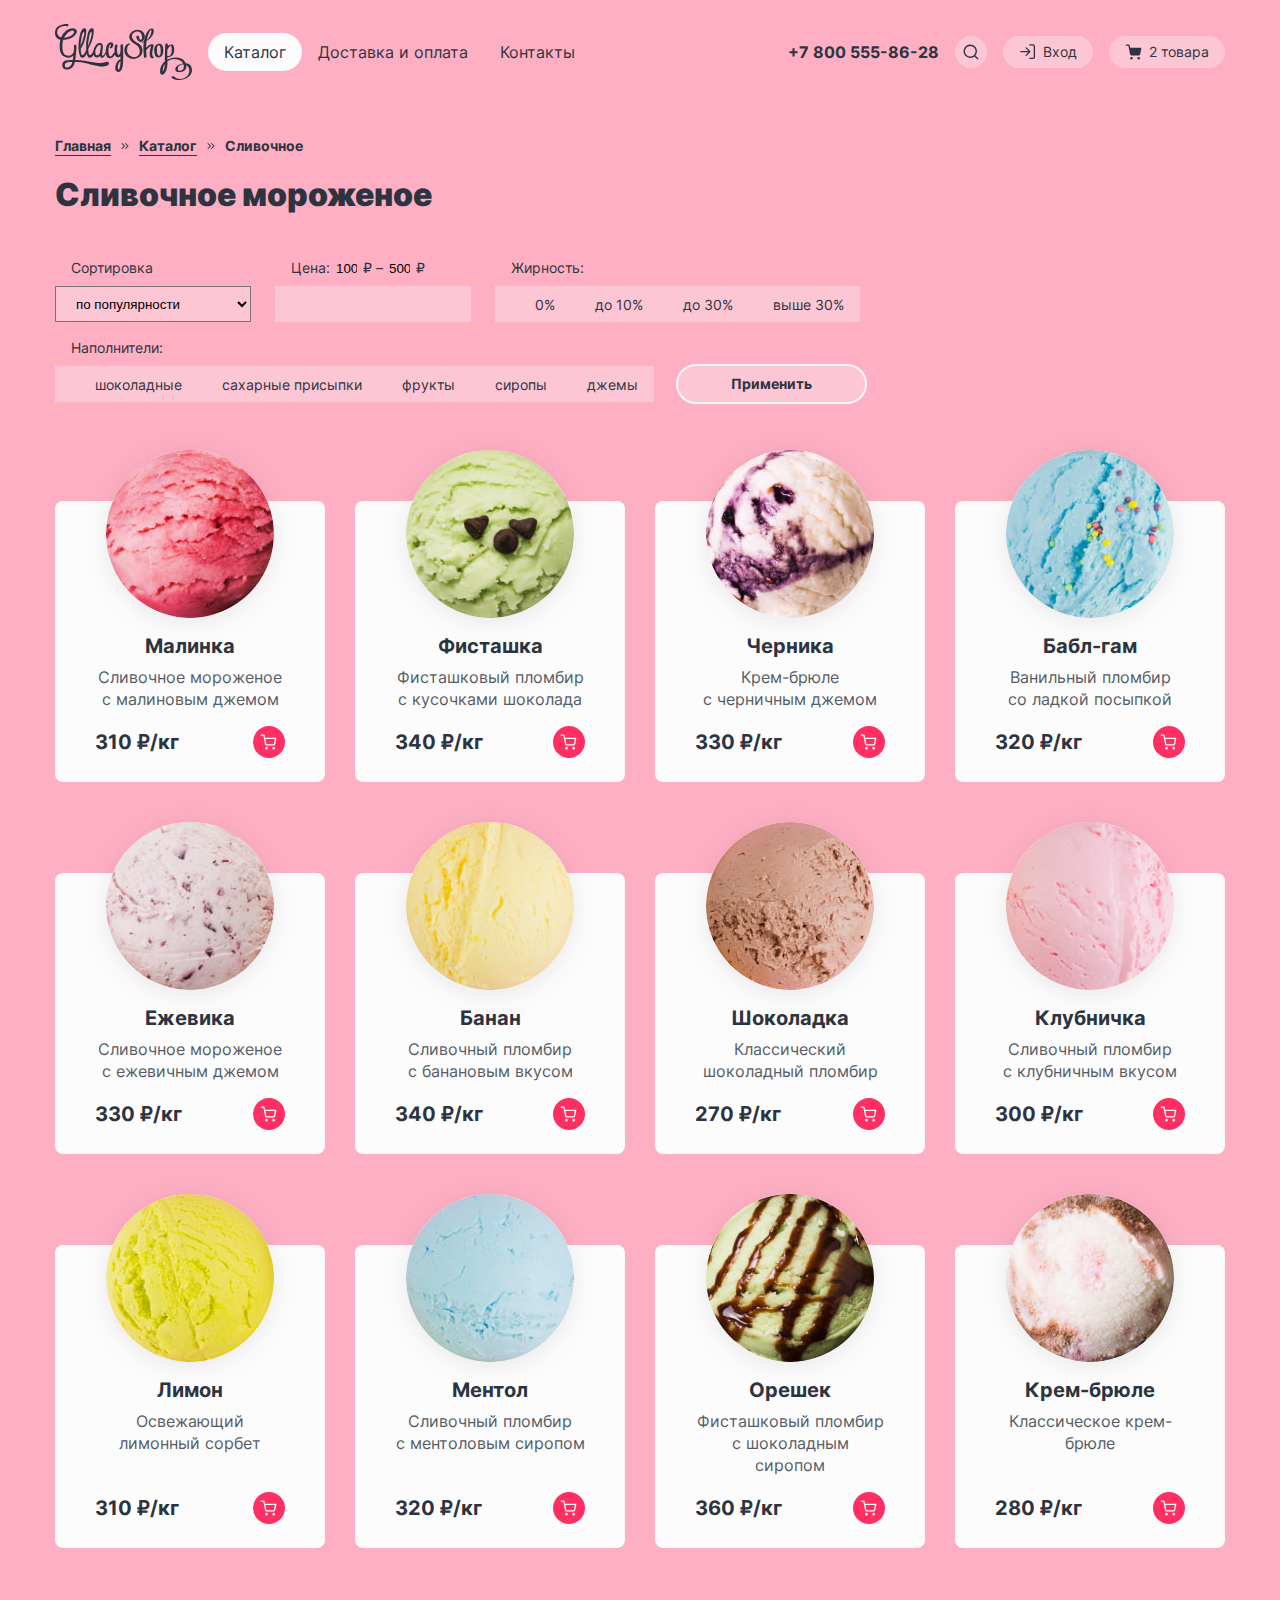
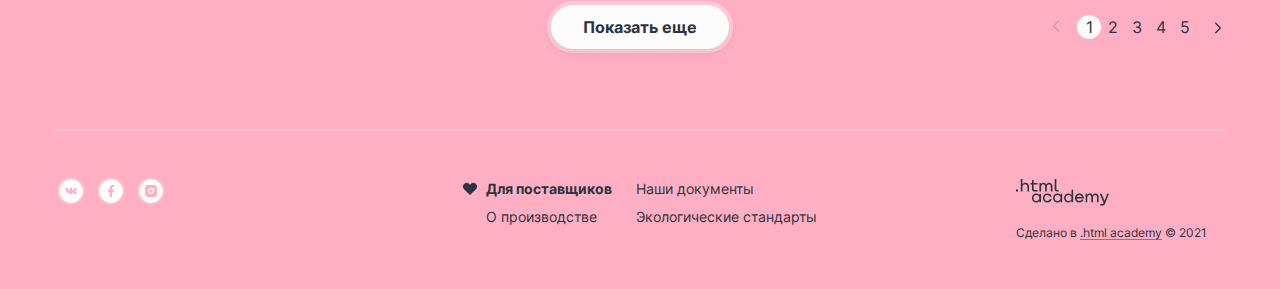
==== commit 21f2bd5d: "Вносит правки в стилизацию декоративных элементов" ====
--- a/catalog.html
+++ b/catalog.html
@@ -26,7 +26,7 @@
       <div class="user-menu">
         <a class="user-menu-item contact-phone" href="tel:+78005558628">+7 800 555-86-28</a>
         <div class="user-menu-item">
-          <a class="header-button header-button-search" href="">
+          <a class="header-button header-button-search" href="#">
             <svg aria-hidden="true" focusable="false" width="18" height="18" xmlns="http://www.w3.org/2000/svg">
               <path fill-rule="evenodd" d="M2.91 8.25a5.33 5.33 0 1 1 10.67 0 5.33 5.33 0 0 1-10.67 0Zm9.56 5.16a6.67 6.67 0 1 1 .94-.94l2.8 2.8a.67.67 0 0 1-.94.95l-2.8-2.81Z" clip-rule="evenodd"/>
             </svg>
@@ -52,7 +52,7 @@
         </div>
       </div>
     </header>
-    <main class="main-container container">
+    <main class="page-main container">
       <header class="main-header">
         <ol class="breadcrumbs-list">
           <li class="breadcrumbs-item">
@@ -61,8 +61,8 @@
           <li class="breadcrumbs-item">
             <a class="breadcrumbs-link" href="#">Каталог</a>
           </li>
-          <li class="breadcrumbs-item" aria-current="page">
-            <a class="breadcrumbs-link">Сливочное</a>
+          <li class="breadcrumbs-item">
+            <a class="breadcrumbs-link" href="#" aria-current="page">Сливочное</a>
           </li>
         </ol>
         <h1 class="section-title page-title">Сливочное мороженое</h1>
@@ -71,7 +71,7 @@
         <label class="filter-group filter-sorting select-field">
           <span class="filter-group-caption">Сортировка</span>
           <select class="filter-group-inner select-input" name="filter-sorting">
-            <option value="1">по популярности</option>
+            <option value="sort-popular">по популярности</option>
           </select>
         </label>
         <fieldset class="filter-group filter-price-range range-field">
@@ -360,6 +360,9 @@
           <ul class="pagination catalog-pagination">
             <li class="pagination-item">
               <a class="pagination-navigation pagination-navigation-disable pagination-navigation-start">
+                <svg class="pagination-navigation-icon" aria-hidden="true" focusable="false" width="16" height="16" xmlns="http://www.w3.org/2000/svg">
+                  <path d="M7.135 2.865a.665.665 0 1 0-.94.94l4.201 4.201-4.201 4.202a.665.665 0 0 0 .94.94l4.669-4.669.003-.002a.664.664 0 0 0 0-.94L7.135 2.864Z" clip-rule="evenodd"/>
+                </svg>
                 <span class="visually-hidden">На предыдущую страницу</span>
               </a>
             </li>
@@ -390,6 +393,9 @@
             </li>
             <li class="pagination-item">
               <a class="pagination-navigation pagination-navigation-end" href="#">
+                <svg class="pagination-navigation-icon" aria-hidden="true" focusable="false" width="16" height="16" xmlns="http://www.w3.org/2000/svg">
+                  <path d="M7.135 2.865a.665.665 0 1 0-.94.94l4.201 4.201-4.201 4.202a.665.665 0 0 0 .94.94l4.669-4.669.003-.002a.664.664 0 0 0 0-.94L7.135 2.864Z" clip-rule="evenodd"/>
+                </svg>
                 <span class="visually-hidden">На следущую страницу</span>
               </a>
             </li>
--- a/styles/style.css
+++ b/styles/style.css
@@ -77,7 +77,7 @@
   background-color: #fcc850;
 }
 
-.main-container {
+.page-main {
   flex-grow: 1;
 }
 
@@ -116,28 +116,33 @@
     0 0 0 4px #FCFCFC;
 }
 
-.button-main:focus {
-  background-color: #FCFCFC;
+.button-main:focus-visible {
+  background-color: #fcfcfc;
   box-shadow:
     0px 4px 12px rgba(45, 52, 64, 0.1),
-    0 0 0 2px #2D3440;
-}
-
-.button-main-disabled {
+    0 0 0 2px #2d3440;
+}
+
+.button-main:active {
+  background-color: #fcfcfc;
+  box-shadow: none;
+}
+
+.button-main-disabled,
+.button-main:disabled {
   color: #b9b9b9;
 
   background-color: #e7e7e7;
   box-shadow: 0 0 0 4px rgba(252, 252, 252, 0.4);
   pointer-events: none;
 }
-
 .button-additional {
   color: #fcfcfc;
 
   background-color: #ff2f64;
   box-shadow:
-    0px 4px 12px rgba(45, 52, 64, 0.1),
-    0 0 0 4px rgba(255, 47, 100, 0.3);
+  0px 4px 12px rgba(45, 52, 64, 0.1),
+  0 0 0 4px rgba(255, 47, 100, 0.3);
 }
 
 .button-additional:hover {
@@ -146,13 +151,65 @@
   box-shadow: 0 0 0 4px #ff2f64;
 }
 
-.button-additional:focus {
+.button-additional:focus-visible {
   box-shadow:
-    0px 4px 12px rgba(45, 52, 64, 0.1),
-    0 0 0 2px #2d3440;
+  0px 4px 12px rgba(45, 52, 64, 0.1),
+  0 0 0 2px #2d3440;
+}
+
+.button-additional:active {
+  color: #fcfcfc;
+
+  background-color: #ff2f64;
+  box-shadow: 0px 4px 12px rgba(45, 52, 64, 0.1)
+}
+
+.button-additional-disabled,
+.button-additional:disabled {
+  color: #b9b9b9;
+
+  background-color: #e7e7e7;
+  box-shadow: 0 0 0 4px rgba(252, 252, 252, 0.4);
+  pointer-events: none;
+}
+
+.button-spinner {
+  position: relative;
+
+  padding-right: 56px;
+}
+
+.button-spinner::after {
+  content: "";
+
+  position: absolute;
+  top: 14px;
+  right: 32px;
+
+  width: 16px;
+  height: 16px;
+
+  background-size: cover;
+  background-position: center;
+  animation: spin infinite 0.5s ease-in;
+}
+
+.button-spinner-dark::after {
+  background-image: url(../img/icons/icon-spinner-dark.svg);
+}
+
+.button-spinner-light::after {
+  background-image: url(../img/icons/icon-spinner-dark.svg);
+}
+
+@keyframes spin {
+  to {
+    transform: rotate(360deg);
+  }
 }
 
 .button-transparent {
+
   font-size: 14px;
   color: #2d3440;
 
@@ -166,10 +223,14 @@
   box-shadow: 0 0 0 2px rgba(252, 252, 252, 0.3);
 }
 
-.button-transparent:focus,
-.button-transparent:active {
+.button-transparent:focus-visible {
   background-color: rgba(252, 252, 252, 0.3);
   box-shadow: 0 0 0 2px #2d3440;
+}
+
+.button-transparent:active {
+  background-color: #fcfcfc;
+  box-shadow: none;
 }
 
 .button-transparent:disabled,
@@ -181,6 +242,8 @@
 }
 
 .form-field {
+  display: block;
+
   font-size: 16px;
   line-height: 20px;
   color: #2d3440;
@@ -219,14 +282,43 @@
   height: 48px;
   padding: 14px 16px;
   border: 1px solid #b9b9b9;
+  border-radius: 4px;
 
   font-family: inherit;
   font-weight: 400;
   color: #2d3440;
+  cursor: pointer;
+  outline: none;
 }
 
 .form-field-input::placeholder {
   color: #b9b9b9;
+}
+
+.form-field-input:hover {
+  border: 1px solid #2d3440;
+}
+
+.form-field-input:focus {
+  border: 1px solid #2d3440;
+  box-shadow: inset 0 0 0 1px #2d3440;
+}
+
+.form-field-input-invalid {
+  border: 1px solid #ea5454;
+}
+
+.form-field-input-invalid:hover {
+  border: 1px solid #ea5454;
+  box-shadow: inset 0 0 0 1px #ea5454;
+}
+
+.form-field-input:disabled {
+  color:rgba(45, 52, 64, 0.65);
+
+  background-color: #e7e7e7;
+  border: 1px solid #B9B9B9;
+  pointer-events: none;
 }
 
 .page-header {
@@ -246,7 +338,155 @@
 
 .logo {
   flex-shrink: 0;
+  width: 137px;
+  height: 56px;
   margin-right: 16px;
+}
+
+.logo:hover {
+  opacity: 0.6;
+}
+
+.logo:active {
+  opacity: 0.3;
+}
+
+.main-menu {
+  display: flex;
+  justify-content: flex-start;
+  flex-wrap: wrap;
+  padding: 0;
+  margin: 0;
+
+  list-style: none;
+}
+
+.menu-item {
+  position: relative;
+}
+
+.menu-link {
+  display: block;
+  padding: 8px 16px;
+  border-radius: 26px;
+
+  color: #2d3440;
+  text-decoration: none;
+  outline: none;
+}
+
+.menu-link:hover {
+  color: #2d3440;
+
+  background-color: rgba(252, 252, 252, 0.5);
+}
+
+.menu-link:focus-visible {
+  color: #2d3440;
+
+  background-color: rgba(252, 252, 252, 0.5);
+  box-shadow: 0 0 0 2px #2d3440 inset;
+}
+
+.menu-link:active,
+.menu-link-active {
+  color: #2d3440;
+
+  background-color: #fcfcfc;
+  box-shadow: none;
+}
+
+.menu-link-current {
+  color: #fcfcfc;
+  background-color: #ff4a78;
+}
+
+.submenu-hidden {
+  display: none;
+}
+
+.submenu-visible {
+  position: absolute;
+  top: calc(100% + 8px);
+  left: 0;
+  z-index: 1;
+
+  display: flex;
+  flex-direction: column;
+  width: 138px;
+  min-height: 48px;
+  padding: 10px 0;
+  margin: 0;
+  border-radius: 4px;
+
+  background-color: #fcfcfc;
+  list-style: none;
+}
+
+.submenu-item-top {
+  position: relative;
+
+  margin-bottom: 9px;
+}
+
+.submenu-item-top::after {
+  content: "";
+
+  position: absolute;
+  top: calc(100% + 4px);
+  right: 16px;
+  left: 16px;
+
+  display: block;
+  height: 1px;
+  background-color: #b9b9b9;
+}
+
+.submenu-link {
+  position: relative;
+
+  display: block;
+  padding: 6px 16px;
+
+  font-size: 14px;
+  line-height: 20px;
+  color: #2d3440;
+  text-decoration: none;
+  outline: none;
+}
+
+.submenu-link:hover,
+.submenu-link:focus {
+  background-color: #ffcbd8;
+}
+
+.submenu-link:hover::after,
+.submenu-link:focus::after {
+  content: "";
+
+  position: absolute;
+  top: -2px;
+  right: 0;
+  bottom: -2px;
+  left: 0;
+  z-index: -1;
+
+  background-color: #ffcbd8;
+}
+
+.submenu-link-top {
+  font-weight: 700;
+}
+
+.submenu-link-active {
+  color: #fcfcfc;
+
+  background-color: #ff4a78;
+  pointer-events: none;
+}
+
+.submenu-link-active::after {
+  background-color: #ff4a78;
 }
 
 .user-menu {
@@ -257,6 +497,10 @@
   width: 450px;
 }
 
+.user-menu-item {
+  position: relative;
+}
+
 .user-menu-item:not(:last-child) {
   margin-right: 16px;
 }
@@ -269,6 +513,14 @@
   text-decoration: none;
 }
 
+.contact-phone:hover {
+  opacity: 0.6;
+}
+
+.contact-phone:active {
+  opacity: 0.3;
+}
+
 .header-button {
   position: relative;
 
@@ -295,12 +547,17 @@
   background-color: rgba(252, 252, 252, 0.5);
 }
 
-.header-button:focus {
+.header-button:focus-visible {
   background-color: rgba(252, 252, 252, 0.5);
   box-shadow: 0 0 0 2px #2d3440 inset;
 }
 
 .header-button:active {
+  background-color: #fcfcfc;
+  box-shadow: none;
+}
+
+.header-button-active {
   background-color: #fcfcfc;
   box-shadow: none;
 }
@@ -325,49 +582,91 @@
   left: 16px;
 }
 
-.main-menu {
-  display: flex;
-  justify-content: flex-start;
-  flex-wrap: wrap;
-  padding: 0;
-  margin: 0;
-
-  list-style: none;
-}
-
-.menu-link {
-  display: block;
-  padding: 8px 16px;
-  border-radius: 26px;
+.popover {
+  position: absolute;
+  top: calc(100% + 6px);
+  right: 0;
+  z-index: 2;
+
+  display: block;
+  border-radius: 4px;
+
+  background-color: #fcfcfc;
+  box-shadow: 0 15px 40px 0 rgba(45, 52, 64, 0.12);
+}
+
+.popover-hidden {
+  display: none;
+}
+
+.search-popover {
+  width: 356px;
+  min-height: 96px;
+  padding: 24px 16px 24px;
+}
+
+.login-popover {
+  width: 420px;
+  min-height: 110px;
+  padding: 48px 48px 52px;
+}
+
+.login-title {
+  grid-column: 1 / -1;
+  margin-top: 0;
+  margin-bottom: 32px;
+
+  font-weight: bold;
+  font-size: 24px;
+  line-height: 30px;
+  color: #2D3440;
+}
+
+.login-form {
+  display: grid;
+  grid-template-columns: 113px 1fr;
+  gap: 16px 23px;
+}
+
+.login-input {
+  grid-column: 1 / -1;
+}
+
+.login-input:last-of-type {
+  grid-column: 1 / -1;
+  margin-bottom: 16px;
+}
+
+.login-link {
+  position: relative;
+
+  font-size: 14px;
+  line-height: 20px;
 
   color: #2d3440;
   text-decoration: none;
-  outline: none;
-}
-
-.menu-link:hover {
-  color: #2d3440;
-
-  background-color: rgba(252, 252, 252, 0.5);
-}
-
-.menu-link:focus {
-  color: #2d3440;
-
-  background-color: rgba(252, 252, 252, 0.5);
-  box-shadow: 0 0 0 2px #2d3440 inset;
-}
-
-.menu-link:active {
-  color: #2d3440;
-
-  background-color: #fcfcfc;
-  box-shadow: none;
-}
-
-.menu-link-active {
-  color: #fcfcfc;
-  background-color: #ff4a78;
+}
+
+.login-link:hover {
+  opacity: 0.6;
+}
+
+.login-link:active {
+  opacity: 0.3;
+}
+
+.login-link::after {
+  content: "";
+
+  position: absolute;
+  right: 0;
+  bottom: 0;
+  left: 0;
+
+  width: 100%;
+  height: 1px;
+
+  background-color: #2d3440;
 }
 
 .slider {
@@ -409,6 +708,14 @@
   line-height: 24px;
 }
 
+.slider-image {
+  display: flex;
+  justify-content: center;
+  align-items: center;
+  width: 348px;
+  height: 554px;
+}
+
 .toggler {
   position: absolute;
   left: 0;
@@ -427,24 +734,30 @@
 }
 
 .toggler-button {
+  display: block;
   width: 12px;
   height: 12px;
   padding: 0;
-  border: 1px solid #fcfcfc;
+  border: none;
   border-radius: 6px;
 
-  background-color: #fcfcfc;
+  background-color: rgba(252, 252, 252, 0.3);
   outline: none;
   cursor: pointer;
 }
 
-.toggler-button:hover,
-.toggler-button:focus {
+.toggler-button-active {
+  background-color: #fcfcfc;
+}
+
+.toggler-button:hover {
   background-color: rgba(252, 252, 252, 0.3);
-}
-
-.toggler-button:active {
-  border: 1px solid #2d3440;
+  box-shadow: inset 0 0 0 1px #fcfcfc;
+}
+
+.toggler-button:active,
+.toggler-button:focus-visible {
+  box-shadow: inset 0 0 0 1px #2d3440;
 
   background-color: rgba(252, 252, 252, 0.3);
 }
@@ -491,13 +804,19 @@
 }
 
 .social-link:hover,
-.social-link:focus {
+.social-link:focus-visible {
   background-color: #2d3440;
+}
+
+.social-link:focus-visible {
+  background-color: #2d3440;
+  box-shadow: 0 0 0 2px #2d3440;;
 }
 
 .social-link:active {
   background-color: #2d3440;
-  box-shadow: 0 0 0 2px #2d3440;
+  box-shadow: 0 0 0 2px rgba(252, 252, 252, 0.2);
+  opacity: 0.3;
 }
 
 .footer-social {
@@ -968,6 +1287,14 @@
   text-decoration: none;
 }
 
+.contacts-phone-link:hover {
+  opacity: 0.6;
+}
+
+.contacts-phone-link:active {
+  opacity: 0.3;
+}
+
 .contacts-phone-description {
   font-weight: 400;
   font-size: 14px;
@@ -986,6 +1313,7 @@
   min-height: 153px;
   padding-top: 48px;
   padding-bottom: 48px;
+  border-top: 1px solid rgba(252, 252, 252, 0.3);
 }
 
 .footer-social {
@@ -1011,6 +1339,14 @@
   color: #2d3440;
 }
 
+.footer-link:hover {
+  opacity: 0.6;
+}
+
+.footer-link:active {
+  opacity: 0.3;
+}
+
 .footer-link-heart {
   position: relative;
 
@@ -1049,6 +1385,14 @@
   margin-bottom: 14px;
 }
 
+.creator-logo:hover {
+  opacity: 0.6;
+}
+
+.creator-logo:active {
+  opacity: 0.3;
+}
+
 .creator-text {
   margin: 0;
 
@@ -1057,8 +1401,35 @@
 }
 
 .creator-link {
+  position: relative;
+
   color: inherit;
-}
+  text-decoration: none;
+}
+
+.creator-link::after {
+  content: "";
+
+  position: absolute;
+  right: 0;
+  bottom: 0;
+  left: 0;
+
+  display: block;
+  width: 100%;
+  height: 1px;
+
+  background-color: rgba(45, 52, 64, 0.5);
+}
+
+.creator-link:hover::after {
+  display: none;
+}
+
+.creator-link:active {
+  opacity: 0.3;
+}
+
 
 .main-header {
   padding: 32px 0 40px;
@@ -1083,7 +1454,7 @@
   line-height: 20px;
 }
 
-.breadcrumbs-item:not([aria-current="page"])::after {
+.breadcrumbs-item:not(:last-child)::after {
   content: "";
 
   position: absolute;
@@ -1106,16 +1477,50 @@
 }
 
 .breadcrumbs-link {
+  position: relative;
+
   display: block;
 
   font-weight: 700;
   font-size: 14px;
   line-height: 20px;
   color: #2d3440;
-}
-
-.breadcrumbs-item[aria-current="page"] .breadcrumbs-link {
   text-decoration: none;
+}
+
+.breadcrumbs-link::after {
+  content: "";
+
+  position: absolute;
+  right: 0;
+  bottom: 0;
+  left: 0;
+
+  display: block;
+  width: 100%;
+  height: 1px;
+  background-color: currentColor;
+}
+
+.breadcrumbs-link:hover {
+  opacity: 0.6;
+}
+
+.breadcrumbs-link:hover::after {
+  display: none;
+}
+
+.breadcrumbs-link:active {
+  opacity: 0.3;
+}
+
+.breadcrumbs-link[aria-current="page"] {
+  text-decoration: none;
+  pointer-events: none;
+}
+
+.breadcrumbs-link[aria-current="page"]::after {
+  display: none;
 }
 
 .page-title {
@@ -1253,12 +1658,16 @@
   display: block;
   min-width: 24px;
   height: 24px;
-  padding: 2px 5px;
+  padding: 4px 5px;
   border-radius: 12px;
 
+  line-height: 16px;
   color: #2d3440;
   text-align: center;
   text-decoration: none;
+
+  outline: none;
+  user-select: none;
 }
 
 .pagination-link:hover {
@@ -1266,12 +1675,15 @@
   background-color: rgba(252, 252, 252, 0.3);
 }
 
-.pagination-link:active,
-.pagination-link:focus {
+.pagination-link:focus-visible {
   box-shadow:  0 0 0 1px #2d3440 inset;
   background-color: rgba(252, 252, 252, 0.3);
 }
 
+.pagination-link:active {
+  background-color: #fcfcfc;
+}
+
 .pagination-link[aria-current="page"] {
   background-color: #fcfcfc;
 }
@@ -1280,11 +1692,18 @@
   display: block;
   width: 16px;
   height: 16px;
-
-  background-image: url(../img/icons/icon-arrow.svg);
-  background-size: 16px 16px;
-  background-position: center;
-  background-repeat: no-repeat;
+}
+
+.pagination-navigation-icon {
+  fill: #2d3440;
+}
+
+.pagination-navigation:hover .pagination-navigation-icon {
+  fill: #fcfcfc;
+}
+
+.pagination-navigation:active {
+  opacity: 0.3;
 }
 
 .pagination-navigation-start {
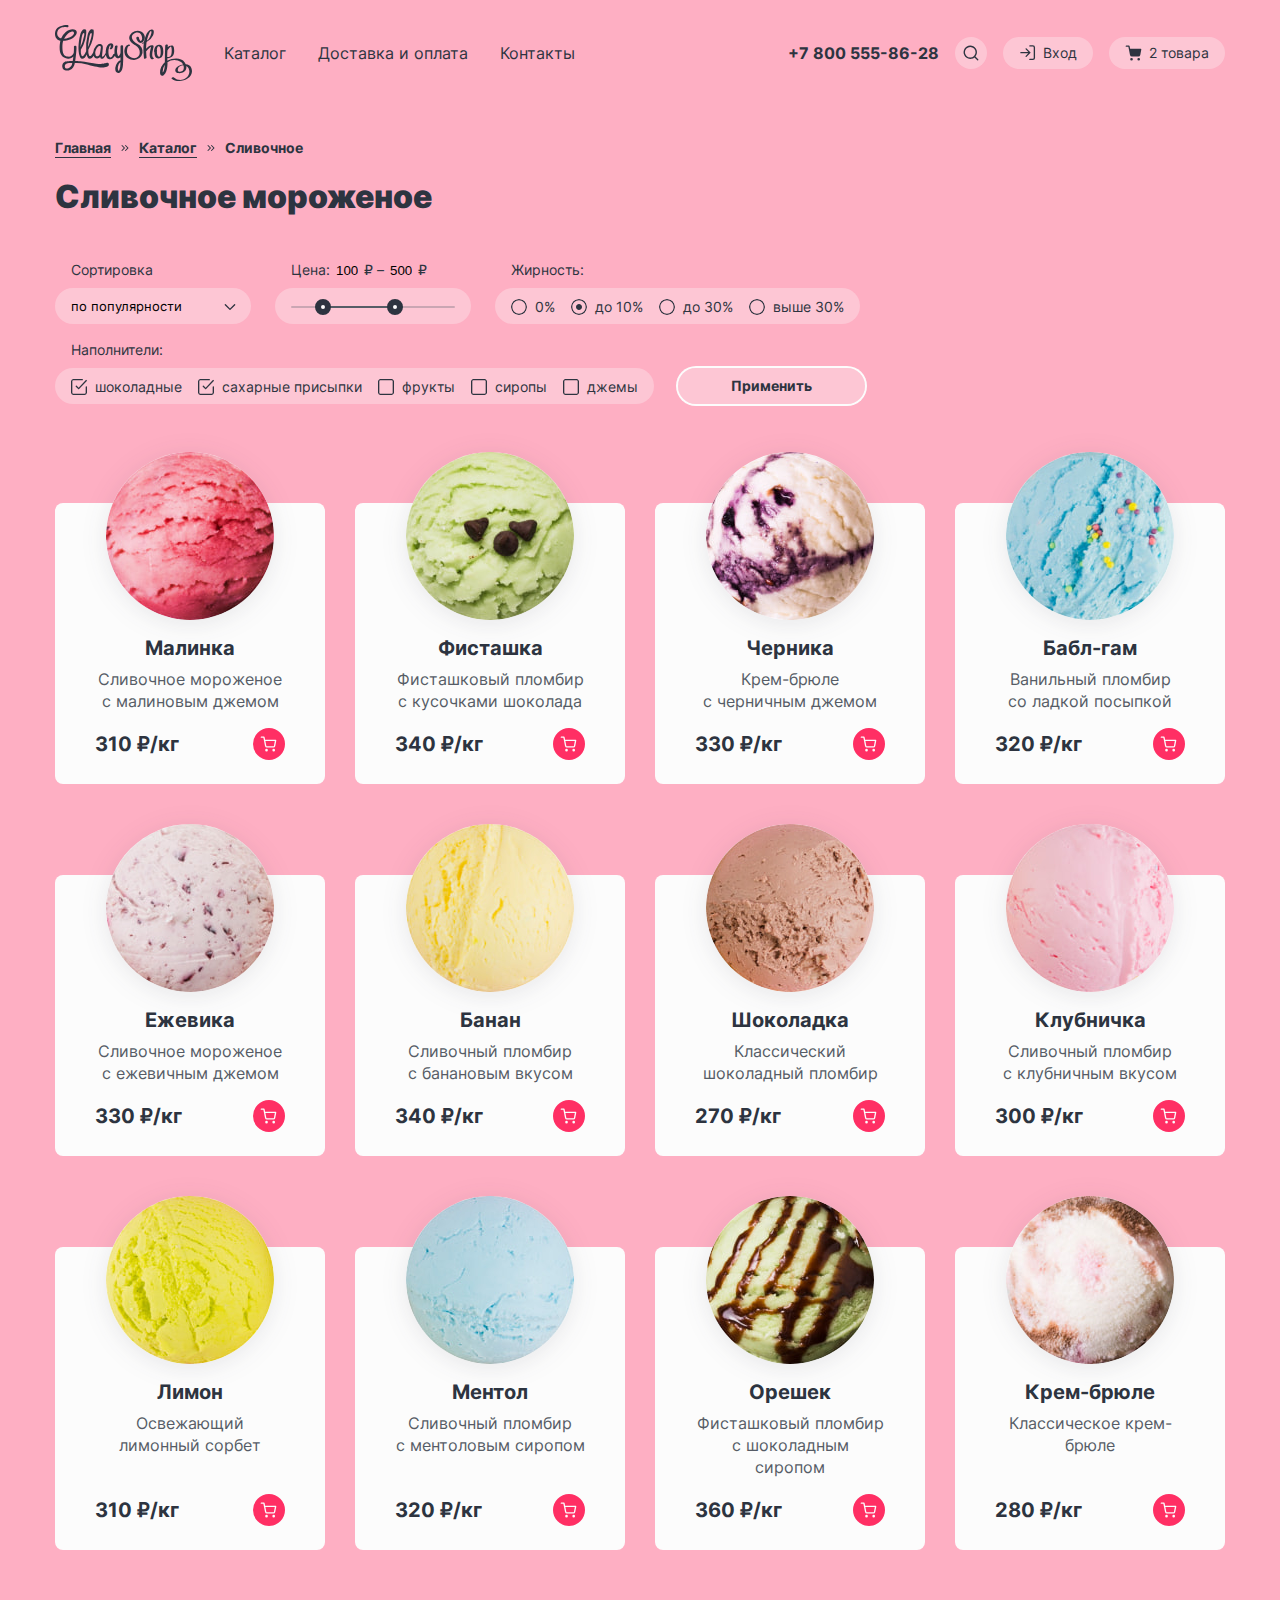
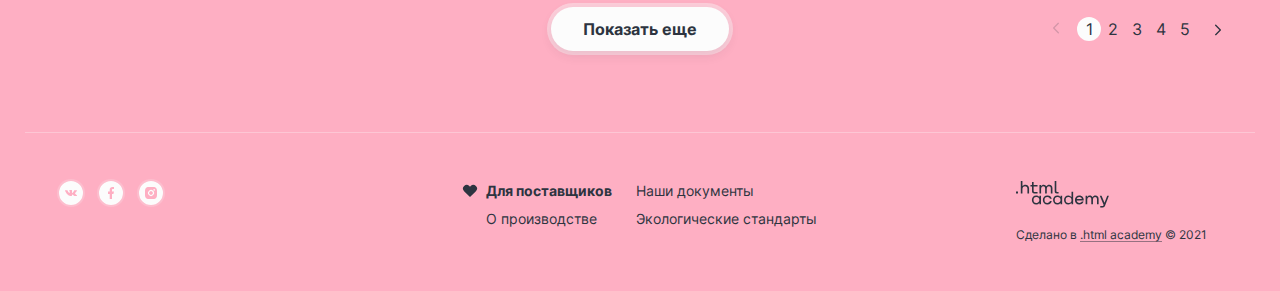
==== commit e7db4bea: "Добавляет стили для всплывающих окон и полей форм" ====
--- a/catalog.html
+++ b/catalog.html
@@ -4,6 +4,8 @@
     <meta charset="utf-8">
     <title>HTML Academy: Глейси - онлайн и офлайн-магазин по продаже мороженого собственного проиводства на развес</title>
     <link rel="stylesheet" href="styles/style.css">
+    <link rel="icon" type="image/png" sizes="32x32" href="img/favicon-32.png">
+    <link rel="icon" type="image/png" sizes="152x152" href="img/favicon-152.png">
   </head>
   <body class="page-body page-body-pink">
     <header class="page-header container">
@@ -13,7 +15,28 @@
         </a>
         <ul class="main-menu">
           <li class="menu-item">
-            <a class="menu-link menu-link-active" href="catalog.html">Каталог</a>
+            <!-- Для ссылки с открытым подменю используется класс "menu-link-active" -->
+            <!-- Для ссылки с текущей страницей используется класс "menu-link-current" -->
+            <a class="menu-link" href="catalog.html">Каталог</a>
+            <!-- Для отображения подменю используется класс "submenu-visible" -->
+            <ul class="submenu">
+              <li class="submenu-item submenu-item-top">
+                <a class="submenu-link submenu-link-top" href="#">Новинки</a>
+              </li>
+              <li class="submenu-item">
+                <a class="submenu-link" href="#">Сливочное</a>
+              </li>
+              <li class="submenu-item">
+                <!-- Для отображения текущей страницы используется класс "submenu-link-current" -->
+                <a class="submenu-link submenu-link-current" href="#">Щербеты</a>
+              </li>
+              <li class="submenu-item">
+                <a class="submenu-link" href="#">Фруктовый лед</a>
+              </li>
+              <li class="submenu-item">
+                <a class="submenu-link" href="#">Мелорин</a>
+              </li>
+            </ul>
           </li>
           <li class="menu-item">
             <a class="menu-link" href="#">Доставка и оплата</a>
@@ -32,6 +55,19 @@
             </svg>
             <span class="visually-hidden">Открыть форму поиска</span>
           </a>
+          <!--  Для отображения поповера используется класс "popover-visible" -->
+          <div class="popover search-popover">
+            <form class="search-form" method="post" action="https://echo.htmlacademy.ru/">
+              <div class="form-field search-input">
+                <label class="visually-hidden" for="search-field">Введите поисковый запрос</label>
+                <input class="form-field-input" type="search"id="search-field" name="search-querry" placeholder="Поиск по сайту" required>
+                <button class="button search-reset" type="reset">
+                  <span class="visually-hidden">Очистить поле поиска</span>
+                </button>
+              </div>
+              <button class="visually-hidden" type="submit">Отправить</button>
+            </form>
+          </div>
         </div>
         <div class="user-menu-item">
           <a class="header-button header-button-login" href="#">
@@ -41,6 +77,27 @@
             Вход
             <span class="visually-hidden"> в личный кабинет</span>
           </a>
+          <!--  Для отображения поповера используется класс "popover-visible" -->
+          <div class="popover login-popover">
+            <div class="login-inner">
+              <h2 class="login-title">Личный кабинет</h2>
+              <form class="login-form" method="post" action="https://echo.htmlacademy.ru/">
+                <label class="form-field login-input">
+                  <span class="visually-hidden">Введите электронную почту</span>
+                  <input class="form-field-input" type="email" name="login-email" placeholder="example@example.com" required>
+                </label>
+                <label class="form-field login-input">
+                  <span class="visually-hidden">Введите пароль</span>
+                  <input class="form-field-input" type="password" name="login-password" placeholder="&#183; &#183; &#183; &#183; &#183;" required>
+                </label>
+                <button class="button button-additional" type="submit">Войти</button>
+                <div class="login-links">
+                  <a class="login-link" href="#">Забыли пароль?</a>
+                  <a class="login-link" href="#">Регистрация</a>
+                </div>
+              </form>
+            </div>
+          </div>
         </div>
         <div class="user-menu-item">
           <a class="header-button header-button-cart" href="#">
@@ -49,6 +106,37 @@
             </svg>
             2 товара
           </a>
+          <div class="popover cart-popover">
+            <h2 class="cart-popover-title">Корзина</h2>
+            <ul class="cart-popover-items">
+              <li class="cart-item">
+                <div class="cart-item-image">
+                  <img src="img/catalog/icecream-raspberries.jpg" width="46" height="46" alt="">
+                </div>
+                <h3 class="cart-item-title">
+                  <a class="cart-item-link" href="#">Малинка</a>
+                </h3>
+                <p class="cart-item-price">1&nbsp;кг х 310&nbsp;₽</p>
+                <b class="cart-item-total-price">310 ₽</b>
+                <button class="button cart-item-remove"><span class="visually-hidden">Удалить товар из корзины</span></button>
+              </li>
+              <li class="cart-item">
+                <div class="cart-item-image">
+                  <img src="img/catalog/icecream-bubblegum.jpg" width="46" height="46" alt="">
+                </div>
+                <h3 class="cart-item-title">
+                  <a class="cart-item-link" href="#">Бабл-гам</a>
+                </h3>
+                <p class="cart-item-price">1,5&nbsp;кг х 320&nbsp;₽</p>
+                <b class="cart-item-total-price">480 ₽</b>
+                <button class="button cart-item-remove"><span class="visually-hidden">Удалить товар из корзины</span></button>
+              </li>
+            </ul>
+            <div class="cart-popover-bottom">
+              <button class="button button-additional cart-popover-submit" type="button">Отправить</button>
+              <b class="cart-popover-sum">Итого: 790&nbsp;₽</b>
+            </div>
+          </div>
         </div>
       </div>
     </header>
@@ -81,10 +169,16 @@
             <span class="visually-hidden">максимальная цена </span><input class="field-range-input" type="number" value="500" name="filter-price-max"> ₽
           </legend>
           <div class="filter-group-inner range-input">
-            <div class="range-input-line"></div>
-            <div class="range-input-fill"></div>
-            <div class="range-input-min"></div>
-            <div class="range-input-max"></div>
+            <div class="range-input-line">
+              <div class="range-input-fill" style="left: 32px; width: 72px">
+                <button class="button range-toggle range-toggle-min" type="button">
+                  <span class="visually-hidden">Изменить минимальную цену.</span>
+                </button>
+                <button class="button range-toggle range-toggle-max" type="button">
+                  <span class="visually-hidden">Изменить максимальную цену.</span>
+                </button>
+              </div>
+            </div>
           </div>
         </fieldset>
         <fieldset class="filter-group filter-fat">
@@ -403,7 +497,7 @@
         </div>
       </section>
     </main>
-    <footer class="main-footer container">
+    <footer class="main-footer main-footer-line container">
       <section class="social footer-social">
         <h2 class="visually-hidden">Подписывайтесь на наши социальные сети</h2>
         <ul class="social-list">
--- a/styles/style.css
+++ b/styles/style.css
@@ -37,8 +37,10 @@
 }
 
 .container {
-  width: 1170px;
+  width: 1230px;
   margin: 0 auto;
+  padding-right: 30px;
+  padding-left: 30px;
 }
 
 .visually-hidden {
@@ -82,9 +84,7 @@
 }
 
 .button {
-  padding: 12px 32px;
   border: none;
-  border-radius: 26px;
 
   font-family: inherit;
   font-weight: 700;
@@ -94,38 +94,54 @@
   text-align: center;
 
   cursor: pointer;
+  outline: none;
+  appearance: button;
+  -webkit-appearance: button;
+}
+
+.button::-moz-focus-inner,
+.button[type="submit"]::-moz-focus-inner {
+  border-style: none;
+  padding: 0;
+}
+
+.button:-moz-focusring {
+  outline: none;
 }
 
 .button-main {
   min-height: 44px;
   padding: 12px 32px;
+  border-radius: 26px;
 
   color: #2d3440;
 
   background-color: #fcfcfc;
-  box-shadow:
-    0 4px 12px rgba(45, 52, 64, 0.1),
-    0 0 0 4px rgba(252, 252, 252, 0.4);
-  outline: none;
+  box-shadow: 0 4px 12px rgba(45, 52, 64, 0.1), 0 0 0 4px rgba(252, 252, 252, 0.4);
 }
 
 .button-main:hover {
   background-color: rgba(252, 252, 252, 0.4);
-  box-shadow:
-    0px 4px 15px rgba(133, 133, 133, 0.15),
-    0 0 0 4px #FCFCFC;
-}
-
-.button-main:focus-visible {
-  background-color: #fcfcfc;
-  box-shadow:
-    0px 4px 12px rgba(45, 52, 64, 0.1),
-    0 0 0 2px #2d3440;
+  box-shadow: 0px 4px 15px rgba(133, 133, 133, 0.15), 0 0 0 4px #fcfcfc;
+}
+
+.button-main:focus {
+  box-shadow: 0px 4px 12px rgba(45, 52, 64, 0.1), 0 0 0 2px #2d3440;
+}
+
+@supports selector(:focus-visible) {
+  .button-main:focus {
+    box-shadow: 0 4px 12px rgba(45, 52, 64, 0.1), 0 0 0 4px rgba(252, 252, 252, 0.4);
+  }
+
+  .button-main:focus-visible {
+    box-shadow: 0px 4px 12px rgba(45, 52, 64, 0.1), 0 0 0 2px #2d3440;
+  }
 }
 
 .button-main:active {
   background-color: #fcfcfc;
-  box-shadow: none;
+  box-shadow: 0 4px 12px rgba(45, 52, 64, 0.1), 0 0 0 2px #fcfcfc;
 }
 
 .button-main-disabled,
@@ -135,14 +151,18 @@
   background-color: #e7e7e7;
   box-shadow: 0 0 0 4px rgba(252, 252, 252, 0.4);
   pointer-events: none;
-}
+  user-select: none;
+}
+
 .button-additional {
+  min-height: 44px;
+  padding: 12px 32px;
+  border-radius: 26px;
+
   color: #fcfcfc;
 
   background-color: #ff2f64;
-  box-shadow:
-  0px 4px 12px rgba(45, 52, 64, 0.1),
-  0 0 0 4px rgba(255, 47, 100, 0.3);
+  box-shadow: 0px 4px 12px rgba(45, 52, 64, 0.1), 0 0 0 4px rgba(255, 47, 100, 0.3);
 }
 
 .button-additional:hover {
@@ -151,17 +171,25 @@
   box-shadow: 0 0 0 4px #ff2f64;
 }
 
-.button-additional:focus-visible {
-  box-shadow:
-  0px 4px 12px rgba(45, 52, 64, 0.1),
-  0 0 0 2px #2d3440;
+.button-additional:focus {
+  box-shadow: 0px 4px 12px rgba(45, 52, 64, 0.1), 0 0 0 2px #2d3440;
+}
+
+@supports selector(:focus-visible) {
+  .button-additional:focus {
+    box-shadow: 0px 4px 12px rgba(45, 52, 64, 0.1), 0 0 0 4px rgba(255, 47, 100, 0.3);
+  }
+
+  .button-additional:focus-visible {
+    box-shadow: 0px 4px 12px rgba(45, 52, 64, 0.1), 0 0 0 2px #2d3440;
+  }
 }
 
 .button-additional:active {
   color: #fcfcfc;
 
   background-color: #ff2f64;
-  box-shadow: 0px 4px 12px rgba(45, 52, 64, 0.1)
+  box-shadow: 0 4px 12px rgba(45, 52, 64, 0.1), 0 0 0 2px #ff2f64;
 }
 
 .button-additional-disabled,
@@ -171,6 +199,7 @@
   background-color: #e7e7e7;
   box-shadow: 0 0 0 4px rgba(252, 252, 252, 0.4);
   pointer-events: none;
+  user-select: none;
 }
 
 .button-spinner {
@@ -194,12 +223,12 @@
   animation: spin infinite 0.5s ease-in;
 }
 
-.button-spinner-dark::after {
-  background-image: url(../img/icons/icon-spinner-dark.svg);
-}
-
-.button-spinner-light::after {
-  background-image: url(../img/icons/icon-spinner-dark.svg);
+.button-spinner.button-main::after {
+  background-image: url("../img/icons/icon-spinner-dark.svg");
+}
+
+.button-spinner.button-additional::after {
+  background-image: url("../img/icons/icon-spinner-light.svg");
 }
 
 @keyframes spin {
@@ -209,13 +238,14 @@
 }
 
 .button-transparent {
+  padding: 12px 32px;
+  border-radius: 26px;
 
   font-size: 14px;
   color: #2d3440;
 
   background-color: rgba(252, 252, 252, 0.3);
   box-shadow: 0 0 0 2px #fcfcfc;
-  outline: none;
 }
 
 .button-transparent:hover {
@@ -223,20 +253,31 @@
   box-shadow: 0 0 0 2px rgba(252, 252, 252, 0.3);
 }
 
-.button-transparent:focus-visible {
+.button-transparent:focus {
   background-color: rgba(252, 252, 252, 0.3);
   box-shadow: 0 0 0 2px #2d3440;
 }
 
+@supports selector(:focus-visible) {
+  .button-transparent:focus {
+    box-shadow: 0 0 0 2px #fcfcfc;
+  }
+
+  .button-transparent:focus-visible {
+    background-color: rgba(252, 252, 252, 0.3);
+    box-shadow: 0 0 0 2px #2d3440;
+  }
+}
+
 .button-transparent:active {
   background-color: #fcfcfc;
-  box-shadow: none;
+  box-shadow: 0 0 0 2px #fcfcfc;
 }
 
 .button-transparent:disabled,
 .button-transparent-disabled {
   background-color: rgba(252, 252, 252, 0.3);
-  box-shadow: 0 0 0 2px #FCFCFC;
+  box-shadow: 0 0 0 2px #fcfcfc;
   opacity: 0.4;
   pointer-events: none;
 }
@@ -251,14 +292,20 @@
 
 .form-field-title {
   display: flex;
+  justify-content: flex-start;
   align-items: center;
+  width: auto;
   margin-bottom: 8px;
 
   font-weight: 700;
   color: #2d3440;
 }
 
-.prompt-button {
+.tooltip {
+  position: relative;
+}
+
+.tooltip-button {
   width: 14px;
   height: 14px;
   padding: 0;
@@ -269,8 +316,65 @@
   cursor: pointer;
 }
 
-.prompt-button-icon {
+.tooltip-icon {
   fill: currentColor;
+}
+
+.tooltip-text {
+  position: absolute;
+  top: -9px;
+  left: calc(100% + 8px);
+
+  display: none;
+  width: 162px;
+  min-height: 36px;
+  margin: 0;
+  padding: 10px 8px;
+  border-radius: 1px;
+
+  font-weight: 400;
+  font-size: 12px;
+  line-height: 16px;
+  color: #565c66;
+
+  background-color: #fcfcfc;
+  box-shadow: 0px 4px 8px rgba(194, 194, 194, 0.2), inset 0 0 0 1px #b9b9b9;
+}
+
+.tooltip-text::before,
+.tooltip-text::after {
+  content: "";
+
+  position: absolute;
+  z-index: 1;
+}
+
+.tooltip-text::before {
+  top: 11px;
+  left: -6.5px;
+
+  width: 7px;
+  height: 14px;
+  border-top: 7px solid transparent;
+  border-right: 7px solid #b9b9b9;
+  border-bottom: 7px solid transparent;
+  border-left: 0 solid transparent;
+}
+
+.tooltip-text::after {
+  top: 12px;
+  left: -5px;
+
+  width: 6px;
+  height: 12px;
+  border-top: 6px solid transparent;
+  border-right: 6px solid #fcfcfc;
+  border-bottom: 6px solid transparent;
+  border-left: 0 solid transparent;
+}
+
+.tooltip-button:hover + .tooltip-text {
+  display: block;
 }
 
 .form-field-prompt {
@@ -304,6 +408,47 @@
   box-shadow: inset 0 0 0 1px #2d3440;
 }
 
+.form-field-input[type="search"]::-webkit-search-decoration,
+.form-field-input[type="search"]::-webkit-search-cancel-button,
+.form-field-input[type="search"]::-webkit-search-results-button,
+.form-field-input[type="search"]::-webkit-search-results-decoration {
+  display: none;
+}
+
+.form-field-input[type="search"] {
+  padding-right: 41px;
+}
+
+.form-field-textarea {
+  height: 149px;
+  resize: none;
+}
+
+.search-reset {
+  position: absolute;
+  top: 50%;
+  right: 13px;
+
+  display: none;
+  width: 16px;
+  height: 16px;
+
+  background-color: transparent;
+  background-image: url("../img/icons/icon-cross.svg");
+  background-size: cover;
+  background-repeat: no-repeat;
+  opacity: 0.4;
+  transform: translateY(-50%);
+}
+
+.search-reset:hover {
+  opacity: 1;
+}
+
+.form-field-input[type="search"]:valid + .search-reset {
+  display: block;
+}
+
 .form-field-input-invalid {
   border: 1px solid #ea5454;
 }
@@ -319,12 +464,14 @@
   background-color: #e7e7e7;
   border: 1px solid #B9B9B9;
   pointer-events: none;
+  user-select: none;
 }
 
 .page-header {
   display: flex;
   justify-content: space-between;
-  padding: 24px 0;
+  padding-top: 24px;
+  padding-bottom: 24px;
 }
 
 .main-nav {
@@ -343,11 +490,11 @@
   margin-right: 16px;
 }
 
-.logo:hover {
+.logo[href]:hover {
   opacity: 0.6;
 }
 
-.logo:active {
+.logo[href]:active {
   opacity: 0.3;
 }
 
@@ -363,9 +510,13 @@
 
 .menu-item {
   position: relative;
+
+  padding: 10px 0;
 }
 
 .menu-link {
+  position: relative;
+
   display: block;
   padding: 8px 16px;
   border-radius: 26px;
@@ -381,7 +532,7 @@
   background-color: rgba(252, 252, 252, 0.5);
 }
 
-.menu-link:focus-visible {
+.menu-link:focus {
   color: #2d3440;
 
   background-color: rgba(252, 252, 252, 0.5);
@@ -389,11 +540,19 @@
 }
 
 .menu-link:active,
-.menu-link-active {
+.menu-link-active,
+.menu-item:focus-within .menu-link {
   color: #2d3440;
 
   background-color: #fcfcfc;
   box-shadow: none;
+}
+
+.menu-item .menu-link:focus-visible {
+  color: #2d3440;
+
+  background-color: rgba(252, 252, 252, 0.5);
+  box-shadow: 0 0 0 2px #2d3440 inset;
 }
 
 .menu-link-current {
@@ -401,17 +560,13 @@
   background-color: #ff4a78;
 }
 
-.submenu-hidden {
-  display: none;
-}
-
-.submenu-visible {
-  position: absolute;
-  top: calc(100% + 8px);
+.submenu {
+  position: absolute;
+  top: calc(100% - 2px);
   left: 0;
   z-index: 1;
 
-  display: flex;
+  display: none;
   flex-direction: column;
   width: 138px;
   min-height: 48px;
@@ -423,6 +578,12 @@
   list-style: none;
 }
 
+.menu-item:focus-within .submenu,
+.menu-item:hover .submenu,
+.submenu-visible {
+  display: flex;
+}
+
 .submenu-item-top {
   position: relative;
 
@@ -474,18 +635,23 @@
   background-color: #ffcbd8;
 }
 
+.submenu-link:active,
+.submenu-link:active::after {
+  background-color: #ff7799;
+}
+
 .submenu-link-top {
   font-weight: 700;
 }
 
-.submenu-link-active {
+.submenu-link-current {
   color: #fcfcfc;
 
   background-color: #ff4a78;
   pointer-events: none;
 }
 
-.submenu-link-active::after {
+.submenu-link-current::after {
   background-color: #ff4a78;
 }
 
@@ -499,6 +665,8 @@
 
 .user-menu-item {
   position: relative;
+
+  padding: 10px 0;
 }
 
 .user-menu-item:not(:last-child) {
@@ -506,6 +674,8 @@
 }
 
 .contact-phone {
+  flex-shrink: 0;
+
   font-weight: 700;
   font-size: 16px;
   line-height: 20px;
@@ -547,19 +717,29 @@
   background-color: rgba(252, 252, 252, 0.5);
 }
 
-.header-button:focus-visible {
+.header-button:active,
+.header-button-active,
+.user-menu-item:focus-within .header-button {
+  background-color: #fcfcfc;
+  box-shadow: none;
+}
+
+.header-button:focus {
   background-color: rgba(252, 252, 252, 0.5);
   box-shadow: 0 0 0 2px #2d3440 inset;
 }
 
-.header-button:active {
-  background-color: #fcfcfc;
-  box-shadow: none;
-}
-
-.header-button-active {
-  background-color: #fcfcfc;
-  box-shadow: none;
+@supports selector(:focus-visible) {
+  .header-button:focus {
+    background-color: rgba(252, 252, 252, 0.3);
+    box-shadow: none;
+    outline: none;
+  }
+
+  .user-menu-item .header-button:focus-visible {
+    background-color: rgba(252, 252, 252, 0.5);
+    box-shadow: 0 0 0 2px #2d3440 inset;
+  }
 }
 
 .header-button-search svg {
@@ -584,19 +764,21 @@
 
 .popover {
   position: absolute;
-  top: calc(100% + 6px);
+  top: calc(100% - 2px);
   right: 0;
   z-index: 2;
 
-  display: block;
+  display: none;
   border-radius: 4px;
 
   background-color: #fcfcfc;
   box-shadow: 0 15px 40px 0 rgba(45, 52, 64, 0.12);
 }
 
-.popover-hidden {
-  display: none;
+.user-menu-item:focus-within .popover,
+.user-menu-item:hover .popover,
+.popover-visible {
+  display: block;
 }
 
 .search-popover {
@@ -605,6 +787,10 @@
   padding: 24px 16px 24px;
 }
 
+.search-form {
+  position: relative;
+}
+
 .login-popover {
   width: 420px;
   min-height: 110px;
@@ -619,7 +805,7 @@
   font-weight: bold;
   font-size: 24px;
   line-height: 30px;
-  color: #2D3440;
+  color: #2d3440;
 }
 
 .login-form {
@@ -669,12 +855,164 @@
   background-color: #2d3440;
 }
 
+.cart-popover {
+  min-width: 288px;
+  min-height: 156px;
+  padding: 48px;
+}
+
+.cart-popover-title {
+  margin-top: 0;
+  margin-bottom: 32px;
+
+  font-size: 24px;
+  line-height: 30px;
+  font-weight: 700;
+
+  color: #2d3440;
+}
+
+.cart-popover-title-empty {
+  margin-bottom: 0;
+
+  text-align: center;
+}
+
+.cart-popover-items {
+  display: grid;
+  grid-template-columns: 1fr;
+  row-gap: 24px;
+  width: 345px;
+  margin: 0;
+  margin-bottom: 32px;
+  padding: 0;
+  padding-bottom: 32px;
+  border-bottom: 1px solid #e7e7e7;
+
+  list-style: none;
+}
+
+.cart-item {
+  display: grid;
+  grid-template-columns: 46px 148px 87px 16px;
+  grid-template-rows: repeat(2, auto);
+  gap: 4px 16px;
+}
+
+.cart-item-image {
+  grid-column: 1 / 2;
+  grid-row: 1 / -1;
+  width: 46px;
+  height: 46px;
+  border-radius: 50%;
+
+  overflow: hidden;
+}
+
+.cart-item-title {
+  grid-column: 2 / 3;
+  grid-row: 1 / 2;
+  margin: 0;
+
+  font-weight: 700;
+  font-size: 18px;
+  line-height: 22px;
+  color: #2d3440;
+}
+
+.cart-item-link {
+  color: inherit;
+  text-decoration: none;
+}
+
+.cart-item-price {
+  grid-column: 2 / 3;
+  grid-row: 2 / 3;
+  margin: 0;
+
+  font-size: 14px;
+  line-height: 20px;
+  color: #b9b9b9;
+}
+
+.cart-item-total-price {
+  grid-column: 3 / 4;
+  grid-row: 1 / -1;
+  align-self: center;
+}
+
+.cart-item-remove {
+  grid-column: 4 / 5;
+  grid-row: 1 / 3;
+  align-self: center;
+  width: 16px;
+  height: 16px;
+  padding: 0;
+
+  font-weight: 700;
+  font-size: 18px;
+  line-height: 22px;
+
+  color: #2d3440;
+  background-color: transparent;
+  background-image: url("../img/icons/icon-cross.svg");
+  background-position: center;
+  background-size: cover;
+  background-repeat: no-repeat;
+}
+
+.cart-item-remove:hover {
+  opacity: 0.6;
+}
+
+.cart-item-remove:focus {
+  outline: 2px solid rgba(255, 47, 100, 0.7);
+}
+
+@supports selector(:focus-visible) {
+  .cart-item-remove:focus {
+    outline: none;
+  }
+
+  .cart-item-remove:focus-visible {
+    outline: 2px solid rgba(255, 47, 100, 0.7);
+  }
+}
+
+.cart-item-remove:active {
+  opacity: 0.3;
+}
+
+.cart-popover-bottom {
+  display: grid;
+  grid-template-columns: auto max-content;
+  gap: 16px 32px;
+  align-items: center;
+  width: 100%;
+}
+
+.cart-popover-sum {
+  font-weight: 700;
+  font-size: 18px;
+  line-height: 22px;
+  text-align: right;
+  color: #2d3440;
+}
+
 .slider {
   position: relative;
 
+  min-height: 554px;
   margin-bottom: 80px;
 
   color: #2d3440;
+}
+
+.slider-list {
+  margin: 0;
+  padding: 0;
+
+  list-style: none;
 }
 
 .slider-item {
@@ -683,7 +1021,11 @@
   padding-left: 70px;
 }
 
-.slider-content {
+.slider-item .slider-content {
+  display: none;
+}
+
+.slider-item-active .slider-content {
   display: flex;
   flex-direction: column;
   align-items: flex-start;
@@ -709,11 +1051,155 @@
 }
 
 .slider-image {
+  position: absolute;
+
   display: flex;
   justify-content: center;
   align-items: center;
   width: 348px;
   height: 554px;
+  padding: 21px 21px 26px;
+}
+
+.slider-image img {
+  width: auto;
+  height: 100%;
+}
+
+.slider-item-active .slider-image {
+  top: 50%;
+  left: 540px;
+
+  transform: translateY(-50%);
+}
+
+.slider-image::before {
+  content: "";
+
+  position: absolute;
+  top: 50%;
+  left: 21px;
+  right: 15px;
+  z-index: -1;
+
+  display: block;
+  width: 312px;
+  height: 312px;
+  border-radius: 50%;
+
+  background-color: #ffcbd8;
+  transform: translateY(-50%);
+}
+
+.slider-item-next .slider-image {
+  top: 50%;
+  right: 141px;
+
+  width: 100px;
+  height: 150px;
+  padding: 0 22px;
+
+  transform: translateY(-50%);
+  opacity: 0.4;
+}
+
+.slider-item-next .slider-image::before {
+  right: 0;
+  left: 0;
+
+  width: 100px;
+  height: 100px;
+}
+
+.slider-item-previous .slider-image {
+  top: 50%;
+  right: 0;
+
+  width: 100px;
+  height: 150px;
+  padding: 0 22px;
+
+  transform: translateY(-50%);
+  opacity: 0.4;
+}
+
+.slider-item-previous .slider-image::before {
+  right: 0;
+  left: 0;
+
+  width: 100px;
+  height: 100px;
+}
+
+.slider-buttons {
+  position: absolute;
+  top: 0;
+  left: 540px;
+  bottom: 0;
+
+  width: 348px;
+}
+
+.slider-button {
+  position: absolute;
+  top: 50%;
+
+  display: flex;
+  justify-content: center;
+  align-items: center;
+  width: 38px;
+  height: 38px;
+  border: 2px solid #fcfcfc;
+  border-radius: 50%;
+
+  color: #fcfcfc;
+  background-color: rgba(252, 252, 252, 0.3);
+  transform: translateY(-50%);
+}
+
+.slider-button-left {
+  left: 0;
+}
+
+.slider-button-left .slider-button-icon {
+  transform: rotate(180deg);
+}
+
+.slider-button-right {
+  right: -4px;
+}
+
+.slider-button-icon {
+  fill: currentColor;
+}
+
+.slider-button:hover {
+  color: #2d3440;
+  background-color: #fcfcfc;
+}
+
+.slider-button:focus {
+  border-color: #2d3440;
+  color: #2d3440;
+}
+
+@supports selector(:focus-visible) {
+  .slider-button:focus {
+    border-color: #fcfcfc;
+    color: #fcfcfc;
+  }
+
+  .slider-button:focus-visible {
+    border-color: #2d3440;
+    color: #2d3440;
+  }
+}
+
+.slider-button:active {
+  border-color: #fcfcfc;
+  color: #fcfcfc;
+  background-color: rgba(252, 252, 252, 0.3);
+  opacity: 0.4;
 }
 
 .toggler {
@@ -746,20 +1232,33 @@
   cursor: pointer;
 }
 
+.toggler-button:hover {
+  box-shadow: inset 0 0 0 1px #fcfcfc;
+}
+
+.toggler-button:focus {
+  box-shadow: inset 0 0 0 1px #2d3440;
+
+  background-color: rgba(252, 252, 252, 0.3);
+}
+
+.toggler-button:focus:not(:focus-visible) {
+  box-shadow: none;
+  outline: none;
+}
+
+.toggler-button:focus-visible {
+  box-shadow: inset 0 0 0 1px #2d3440;
+
+  background-color: rgba(252, 252, 252, 0.3);
+}
+
+.toggler-button:active {
+  opacity: 0.6;
+}
+
 .toggler-button-active {
   background-color: #fcfcfc;
-}
-
-.toggler-button:hover {
-  background-color: rgba(252, 252, 252, 0.3);
-  box-shadow: inset 0 0 0 1px #fcfcfc;
-}
-
-.toggler-button:active,
-.toggler-button:focus-visible {
-  box-shadow: inset 0 0 0 1px #2d3440;
-
-  background-color: rgba(252, 252, 252, 0.3);
 }
 
 .social-list {
@@ -782,7 +1281,7 @@
   display: block;
   width: 24px;
   height: 24px;
-  border: 1px solid #fcfcfc;
+  border: 2px solid #fcfcfc;
   border-radius: 12px;
 
   background-size: contain;
@@ -794,23 +1293,35 @@
 }
 
 .social-link-vk {
-  background-image: url(../img/icons/icon-vk.svg);
+  background-image: url("../img/icons/icon-vk.svg");
 }
 .social-link-facebook {
-  background-image: url(../img/icons/icon-facebook.svg);
+  background-image: url("../img/icons/icon-facebook.svg");
 }
 .social-link-instagram {
-  background-image: url(../img/icons/icon-instagram.svg);
-}
-
-.social-link:hover,
-.social-link:focus-visible {
+  background-image: url("../img/icons/icon-instagram.svg");
+}
+
+.social-link:hover {
   background-color: #2d3440;
 }
 
-.social-link:focus-visible {
+.social-link:focus {
   background-color: #2d3440;
-  box-shadow: 0 0 0 2px #2d3440;;
+  box-shadow: 0 0 0 2px #2d3440;
+}
+
+@supports selector(:focus-visible) {
+  .social-link:focus {
+    background-color: transparent;
+    box-shadow: 0 0 0 2px rgba(252, 252, 252, 0.2);
+    outline: none;
+  }
+
+  .social-link:focus-visible {
+    background-color: #2d3440;
+    box-shadow: 0 0 0 2px #2d3440;
+  }
 }
 
 .social-link:active {
@@ -949,6 +1460,15 @@
   border-radius: 50%;
   overflow: hidden;
   filter: drop-shadow(0px 4px 12px rgba(45, 52, 64, 0.1));
+  transition: all 0.125s ease-in-out;
+}
+
+.product-card-image-link:hover {
+  filter: drop-shadow(0px 4px 12px rgba(45, 52, 64, 0.7));
+}
+
+.product-card-image-link:active {
+  filter: drop-shadow(0px 4px 12px rgba(45, 52, 64, 0.2));
 }
 
 .product-card-title {
@@ -964,6 +1484,14 @@
 .product-card-title a {
   color: inherit;
   text-decoration: none;
+}
+
+.product-card-title a:hover {
+  opacity: 0.6;
+}
+
+.product-card-title a:active {
+  opacity: 0.3;
 }
 
 .product-card-text {
@@ -992,7 +1520,7 @@
   width: 32px;
   height: 32px;
   margin-left: 10px;
-  border: 2px solid #FF2F64;
+  border: 2px solid #ff2f64;
   border-radius: 16px;
 
   color: #fcfcfc;
@@ -1010,25 +1538,49 @@
 }
 
 .button-cart:hover {
+  color: #2d3440;
   border-color: #ff2f64;
-  color: #2d3440;
   background-color: rgba(252, 252, 252, 0.3);
 }
 
-.button-cart:active,
 .button-cart:focus {
   border-color: #2d3440;
+
   color: #fcfcfc;
   background-color: #ff2f64;
 }
 
-.button-cart-disable {
+@supports selector(:focus-visible) {
+  .button-cart:focus {
+    border-color: #ff2f64;
+
+    color: #fcfcfc;
+    background-color: #ff2f64;
+  }
+
+  .button-cart:focus-visible {
+    border-color: #2d3440;
+
+    color: #fcfcfc;
+    background-color: #ff2f64;
+  }
+}
+
+.button-cart:active {
+  border-color: #ff2f64;
+
+  color: #2d3440;
+  background-color: #ff2f64;
+  box-shadow: 0 0 0 2px #ff2f64;
+  opacity: 0.6;
+}
+
+.button-cart-disabled {
   background-color: #b9b9b9;
   color: #e5e5e5;
   border-color: #b9b9b9;
   pointer-events: none;
 }
-
 
 .about {
   margin-bottom: 80px;
@@ -1089,16 +1641,16 @@
 }
 
 .about-item-icecream::before {
-  background-image: url(../img/icons/icon-icecream.svg);
+  background-image: url("../img/icons/icon-icecream.svg");
 }
 .about-item-cow::before {
-  background-image: url(../img/icons/icon-cow.svg);
+  background-image: url("../img/icons/icon-cow.svg");
 }
 .about-item-leaf::before {
-  background-image: url(../img/icons/icon-leaf.svg);
+  background-image: url("../img/icons/icon-leaf.svg");
 }
 .about-item-thermometer::before {
-  background-image: url(../img/icons/icon-thermometer.svg);
+  background-image: url("../img/icons/icon-thermometer.svg");
 }
 
 .section-row {
@@ -1302,10 +1854,6 @@
   color: #565c66;
 }
 
-.social-link {
-  color: #fcfcfc;
-}
-
 .main-footer {
   display: flex;
   justify-content: flex-start;
@@ -1313,6 +1861,9 @@
   min-height: 153px;
   padding-top: 48px;
   padding-bottom: 48px;
+}
+
+.main-footer-line {
   border-top: 1px solid rgba(252, 252, 252, 0.3);
 }
 
@@ -1364,7 +1915,7 @@
   width: 16px;
   height: 16px;
 
-  background-image: url(../img/icons/icon-heart.svg);
+  background-image: url("../img/icons/icon-heart.svg");
   background-size: cover;
   background-repeat: no-repeat;
   transform: translateY(-50%);
@@ -1465,7 +2016,7 @@
   width: 12px;
   height: 12px;
 
-  background-image: url(../img/icons/icon-chevrons-right.svg);
+  background-image: url("../img/icons/icon-chevrons-right.svg");
   background-size: 12px 12px;
   background-position: center;
   background-repeat: no-repeat;
@@ -1567,28 +2118,135 @@
   align-items: center;
   min-height: 36px;
   padding: 7px 16px;
+  border-radius: 20px;
 
   background-color: rgba(252, 252, 252, 0.3);
 }
 
 .select-input {
   min-width: 196px;
+  border: none;
+
+  font-family: inherit;
+
+  background-image: url("../img/icons/icon-arrow-down.svg");
+  background-size: 16px 16px;
+  background-repeat: no-repeat;
+  background-position: right 13px center;
+
+  cursor: pointer;
+  outline: none;
+  -webkit-appearance: none;
+	-moz-appearance: none;
+	appearance: none;
+}
+
+.select-input:hover {
+  background-color: rgba(252, 252, 252, 0.5);
+}
+
+.select-input:focus {
+  background-color: rgba(252, 252, 252, 0.4);
+  box-shadow: inset 0 0 0 2px #fcfcfc;
 }
 
 .field-range-input {
-  width: 25px;
+  width: 26px;
   border: none;
   background: none;
-  appearance: none;
+  -moz-appearance: textfield;
 }
 
 .field-range-input::-webkit-outer-spin-button,
 .field-range-input::-webkit-inner-spin-button {
-	display: none;
+	-webkit-appearance: none;
+  display: none;
 }
 
 .range-input {
+  position: relative;
+
   min-width: 196px;
+}
+
+.range-input-line {
+  position: absolute;
+  top: 50%;
+  right: 16px;
+  left: 16px;
+
+  height: 2px;
+  border-radius: 2px;
+
+  background-color: rgba(86, 92, 102, 0.3);
+}
+
+.range-input-fill {
+  position: absolute;
+  top: 0;
+  bottom: 0;
+
+  background-color: #565c66;
+}
+
+.range-toggle {
+  position: absolute;
+  top: 50%;
+
+  width: 16px;
+  height: 16px;
+  padding: 0;
+  border: 6px solid #2d3440;
+  border-radius: 8px;
+
+  background-color: #fcfcfc;
+}
+
+.range-toggle:hover {
+  border: 6px solid #fcfcfc;
+
+  background-color: #2d3440;
+}
+
+.range-toggle:focus {
+  border: 6px solid #fcfcfc;
+
+  background-color: #2d3440;
+  box-shadow: 0 0 0 2px #2d3440;
+}
+
+@supports selector(:focus-visible) {
+  .range-toggle:focus {
+    border: 6px solid #2d3440;
+
+    background-color: #fcfcfc;
+    box-shadow: none;
+  }
+
+  .range-toggle:focus-visible {
+    border: 6px solid #fcfcfc;
+
+    background-color: #2d3440;
+    box-shadow: 0 0 0 2px #2d3440;
+  }
+}
+
+.range-toggle:active {
+  border: 6px solid #2d3440;
+
+  background-color: #2d3440;
+}
+
+.range-toggle-min {
+  left: 0;
+
+  transform: translate(-50%, -50%);
+}
+
+.range-toggle-max {
+  right: 0;
+
+  transform: translate(50%, -50%);
 }
 
 .filter-radio:not(:last-child),
@@ -1596,8 +2254,7 @@
   margin-right: 16px;
 }
 
-.radio-input,
-.checkbox-input {
+.radio-input {
   position: absolute;
   width: 1px;
   height: 1px;
@@ -1608,9 +2265,127 @@
   overflow: hidden;
 }
 
-.radio-label,
+.radio-label {
+  position: relative;
+
+  padding-left: 24px;
+}
+
+.radio-label::before {
+  content: "";
+
+  position: absolute;
+  top: 50%;
+  left: 0;
+
+  display: block;
+  width: 16px;
+  height: 16px;
+  border-radius: 50%;
+
+  background-image: url("../img/icons/icon-radio-off.svg");
+  background-position: center;
+  background-repeat: no-repeat;
+  background-size: cover;
+  transform: translateY(-50%);
+}
+
+.radio-input:checked + .radio-label::before {
+  background-image: url("../img/icons/icon-radio-on.svg");
+}
+
+.radio-input:hover + .radio-label::before {
+  background-image: url("../img/icons/icon-radio-off-hover.svg");
+}
+
+.radio-input:focus + .radio-label::before {
+  box-shadow: 0 0 0 2px #fcfcfc;
+}
+
+@supports selector(:focus-visible) {
+  .radio-input:focus + .radio-label::before {
+    box-shadow: none;
+  }
+
+  .radio-input:focus-visible + .radio-label::before {
+    box-shadow: 0 0 0 2px #fcfcfc;
+  }
+}
+
+.radio-input:hover:checked + .radio-label::before {
+  background-image: url("../img/icons/icon-radio-on-hover.svg");
+}
+
+.radio-input:disabled + .radio-label {
+  opacity: 0.4;
+  pointer-events: none;
+}
+
+.checkbox-input {
+  position: absolute;
+  width: 1px;
+  height: 1px;
+  margin: -1px;
+  padding: 0;
+  border: 0;
+  clip: rect(0 0 0 0);
+  overflow: hidden;
+}
+
 .checkbox-label {
+  position: relative;
+
   padding-left: 24px;
+}
+
+.checkbox-label::before {
+  content: "";
+
+  position: absolute;
+  top: 50%;
+  left: 0;
+
+  display: block;
+  width: 16px;
+  height: 16px;
+  border-radius: 2px;
+
+  background-image: url("../img/icons/icon-check-off.svg");
+  background-position: center;
+  background-repeat: no-repeat;
+  background-size: cover;
+  transform: translateY(-50%);
+}
+
+.checkbox-input:checked + .checkbox-label::before {
+  background-image: url("../img/icons/icon-check-on.svg");
+}
+
+.checkbox-input:hover + .checkbox-label::before {
+  background-image: url("../img/icons/icon-check-off-hover.svg");
+}
+
+.checkbox-input:focus + .checkbox-label::before {
+  box-shadow: 0 0 0 2px #fcfcfc;
+}
+
+@supports selector(:focus-visible) {
+  .checkbox-input:focus + .checkbox-label::before {
+    box-shadow: none;
+  }
+
+  .checkbox-input:focus-visible + .checkbox-label::before {
+    box-shadow: 0 0 0 2px #fcfcfc;
+  }
+}
+
+.checkbox-input:hover:checked + .checkbox-label::before {
+  background-image: url("../img/icons/icon-check-on-hover.svg");
+}
+
+.checkbox-input:disabled + .checkbox-label {
+  opacity: 0.4;
+  pointer-events: none;
 }
 
 .filter-submit {
@@ -1675,13 +2450,25 @@
   background-color: rgba(252, 252, 252, 0.3);
 }
 
-.pagination-link:focus-visible {
+.pagination-link:focus {
   box-shadow:  0 0 0 1px #2d3440 inset;
   background-color: rgba(252, 252, 252, 0.3);
 }
 
+.pagination-link:focus:not(:focus-visible) {
+  background-color: transparent;
+  box-shadow: none;
+  outline: none;
+}
+
+.pagination-link:focus-visible {
+  background-color: rgba(252, 252, 252, 0.3);
+  box-shadow: 0 0 0 1px #2d3440 inset;
+}
+
 .pagination-link:active {
   background-color: #fcfcfc;
+  box-shadow: 0 0 0 1px #fcfcfc inset;
 }
 
 .pagination-link[aria-current="page"] {
@@ -1720,3 +2507,92 @@
   opacity: 0.2;
   pointer-events: none;
 }
+
+.popup-hidden {
+  display: none;
+}
+
+.popup {
+  position: fixed;
+  top: 0;
+  right: 0;
+  bottom: 0;
+  left: 0;
+
+  background-color: rgba(45, 52, 64, 0.3);
+}
+
+.popup-inner {
+  position: absolute;
+  top: 50%;
+  left: 50%;
+
+  padding: 64px 64px 66px;
+  border-radius: 8px;
+
+  background-color: #fcfcfc;
+  transform: translate(-50%, -50%);
+}
+
+.popup-close {
+  position: absolute;
+  top: 32px;
+  right: 32px;
+
+  width: 20px;
+  height: 20px;
+
+  background-color: transparent;
+  background-image: url("../img/icons/icon-cross.svg");
+  background-size: cover;
+  background-position: center;
+  background-repeat: no-repeat;
+}
+
+.popup-close:hover {
+  opacity: 0.6;
+}
+
+.popup-close:focus {
+  outline: 2px solid #2d3440;
+}
+
+@supports selector(:focus-visible) {
+  .popup-close:focus {
+    outline: none;
+  }
+
+  .popup-close:focus-visible {
+    outline: 2px solid #2d3440;
+  }
+}
+
+.popup-close:active {
+  opacity: 0.3;
+}
+
+.feedback {
+  width: 442px;
+}
+
+.feedback-title {
+  margin-top: 0;
+  margin-bottom: 32px;
+
+  font-weight: 700;
+  font-size: 24px;
+  line-height: 30px;
+
+  color: #2d3440;
+}
+
+.feedback-form {
+  display: grid;
+  grid-template-columns: 1fr;
+  row-gap: 16px;
+}
+
+.feedback-submit {
+  justify-self: end;
+  margin-top: 16px;
+}
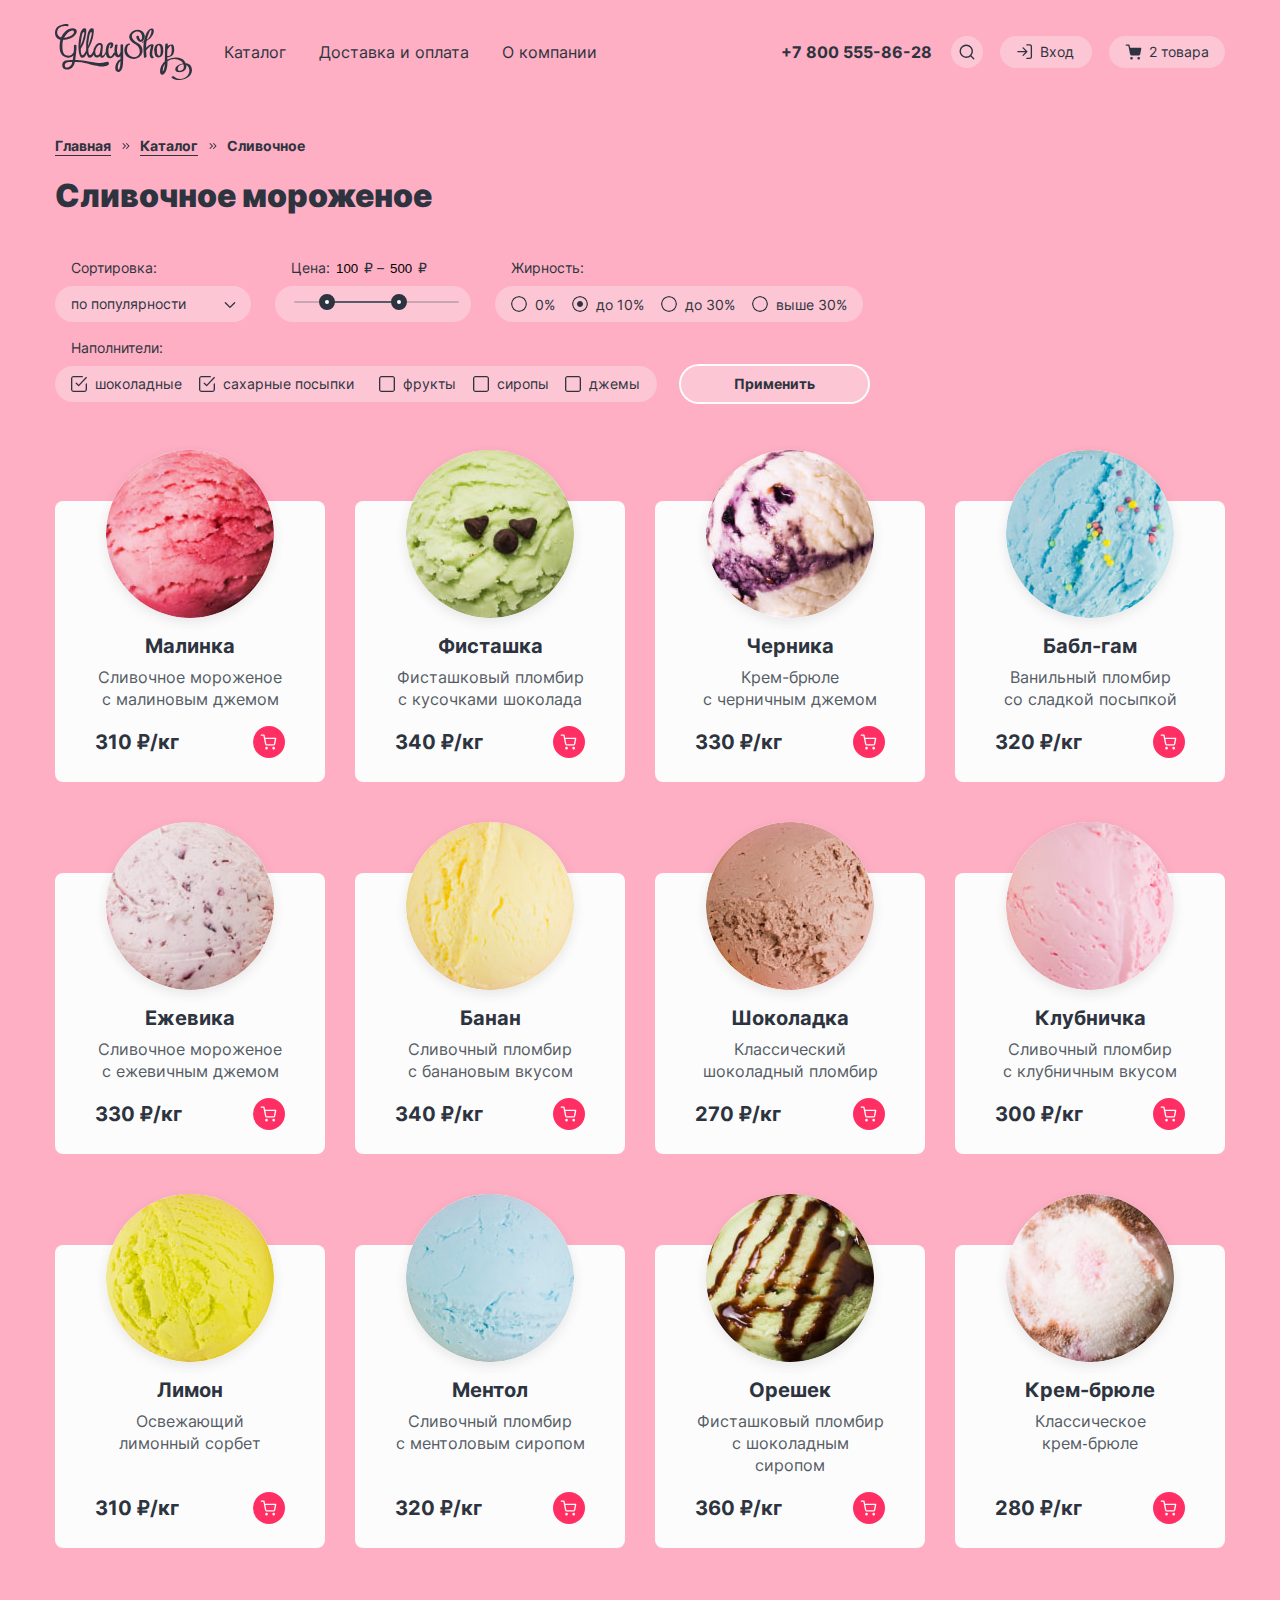
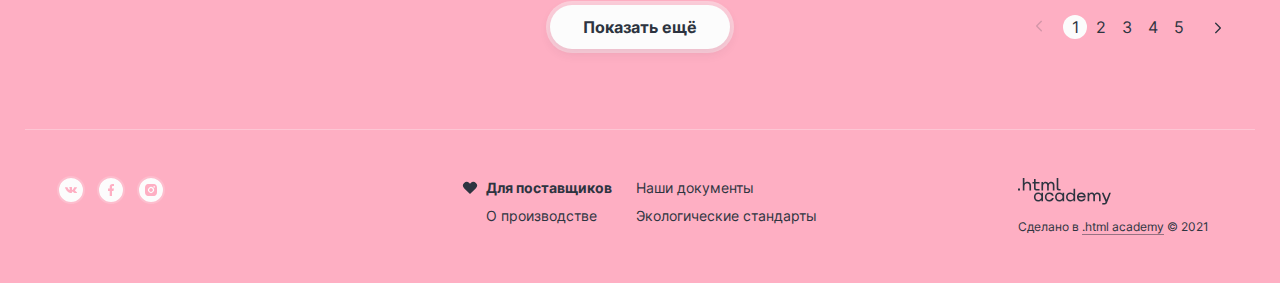
==== commit e9baaf5f: "Шлифовка" ====
--- a/catalog.html
+++ b/catalog.html
@@ -42,7 +42,7 @@
             <a class="menu-link" href="#">Доставка и оплата</a>
           </li>
           <li class="menu-item">
-            <a class="menu-link" href="#">Контакты</a>
+            <a class="menu-link" href="#">О компании</a>
           </li>
         </ul>
       </nav>
@@ -60,7 +60,7 @@
             <form class="search-form" method="post" action="https://echo.htmlacademy.ru/">
               <div class="form-field search-input">
                 <label class="visually-hidden" for="search-field">Введите поисковый запрос</label>
-                <input class="form-field-input" type="search"id="search-field" name="search-querry" placeholder="Поиск по сайту" required>
+                <input class="form-field-input" type="search" id="search-field" name="search-querry" placeholder="Поиск по сайту" required>
                 <button class="button search-reset" type="reset">
                   <span class="visually-hidden">Очистить поле поиска</span>
                 </button>
@@ -80,15 +80,15 @@
           <!--  Для отображения поповера используется класс "popover-visible" -->
           <div class="popover login-popover">
             <div class="login-inner">
-              <h2 class="login-title">Личный кабинет</h2>
+              <h3 class="login-title">Личный кабинет</h3>
               <form class="login-form" method="post" action="https://echo.htmlacademy.ru/">
                 <label class="form-field login-input">
                   <span class="visually-hidden">Введите электронную почту</span>
-                  <input class="form-field-input" type="email" name="login-email" placeholder="example@example.com" required>
+                  <input class="form-field-input" type="email" name="login-email" placeholder="email@example.com" required>
                 </label>
                 <label class="form-field login-input">
                   <span class="visually-hidden">Введите пароль</span>
-                  <input class="form-field-input" type="password" name="login-password" placeholder="&#183; &#183; &#183; &#183; &#183;" required>
+                  <input class="form-field-input" type="password" name="login-password" placeholder="&#8226;&#8226;&#8226;&#8226;&#8226;" required>
                 </label>
                 <button class="button button-additional" type="submit">Войти</button>
                 <div class="login-links">
@@ -106,8 +106,9 @@
             </svg>
             2 товара
           </a>
+          <!--  Для отображения поповера используется класс "popover-visible" -->
           <div class="popover cart-popover">
-            <h2 class="cart-popover-title">Корзина</h2>
+            <h3 class="cart-popover-title">Корзина</h3>
             <ul class="cart-popover-items">
               <li class="cart-item">
                 <div class="cart-item-image">
@@ -133,7 +134,7 @@
               </li>
             </ul>
             <div class="cart-popover-bottom">
-              <button class="button button-additional cart-popover-submit" type="button">Отправить</button>
+              <button class="button button-additional cart-popover-submit" type="button">Оформить заказ</button>
               <b class="cart-popover-sum">Итого: 790&nbsp;₽</b>
             </div>
           </div>
@@ -157,7 +158,7 @@
       </header>
       <form class="filter-form" method="post" action="https://echo.htmlacademy.ru/">
         <label class="filter-group filter-sorting select-field">
-          <span class="filter-group-caption">Сортировка</span>
+          <span class="filter-group-caption">Сортировка:</span>
           <select class="filter-group-inner select-input" name="filter-sorting">
             <option value="sort-popular">по популярности</option>
           </select>
@@ -170,7 +171,8 @@
           </legend>
           <div class="filter-group-inner range-input">
             <div class="range-input-line">
-              <div class="range-input-fill" style="left: 32px; width: 72px">
+              <!-- Положение ползунков определяется положением ползунка с минимальной ценой и расстоянием между ползунками -->
+              <div class="range-input-fill" style="left: 33px; width: 72px">
                 <button class="button range-toggle range-toggle-min" type="button">
                   <span class="visually-hidden">Изменить минимальную цену.</span>
                 </button>
@@ -211,7 +213,7 @@
             </label>
             <label class="checkbox filter-checkbox">
               <input class="checkbox-input" type="checkbox" name="filter-filler" value="sugar" checked>
-              <span class="checkbox-label">сахарные присыпки</span>
+              <span class="checkbox-label">сахарные посыпки</span>
             </label>
             <label class="checkbox filter-checkbox">
               <input class="checkbox-input" type="checkbox" name="filter-filler" value="fruit">
@@ -229,7 +231,7 @@
         </fieldset>
         <button class="button button-transparent filter-submit" type="submit">Применить</button>
       </form>
-      <section class="catalog">
+      <section class="catalog catalog-inner">
         <h2 class="visually-hidden">Каталог сливочного мороженого</h2>
         <div class="product-list catalog-list">
           <article class="product-card">
@@ -293,7 +295,7 @@
             <h3 class="product-card-title">
               <a href="">Бабл-гам</a>
             </h3>
-            <p class="product-card-text">Ванильный пломбир со&nbsp;ладкой посыпкой</p>
+            <p class="product-card-text">Ванильный пломбир со&nbsp;сладкой посыпкой</p>
             <div class="product-card-action">
               <b class="product-card-price">320 ₽/кг</b>
               <a class="button-cart" href="#">
@@ -437,7 +439,7 @@
             <h3 class="product-card-title">
               <a href="">Крем-брюле</a>
             </h3>
-            <p class="product-card-text">Классическое крем-брюле</p>
+            <p class="product-card-text">Классическое крем&#8209;брюле</p>
             <div class="product-card-action">
               <b class="product-card-price">280 ₽/кг</b>
               <a class="button-cart" href="#">
@@ -450,9 +452,9 @@
           </article>
         </div>
         <div class="catalog-actions">
-          <a class="button button-main catalog-show-more" href="#">Показать еще</a>
+          <a class="button button-main catalog-show-more" href="#">Показать ещё</a>
           <ul class="pagination catalog-pagination">
-            <li class="pagination-item">
+            <li class="pagination-start">
               <a class="pagination-navigation pagination-navigation-disable pagination-navigation-start">
                 <svg class="pagination-navigation-icon" aria-hidden="true" focusable="false" width="16" height="16" xmlns="http://www.w3.org/2000/svg">
                   <path d="M7.135 2.865a.665.665 0 1 0-.94.94l4.201 4.201-4.201 4.202a.665.665 0 0 0 .94.94l4.669-4.669.003-.002a.664.664 0 0 0 0-.94L7.135 2.864Z" clip-rule="evenodd"/>
@@ -485,7 +487,7 @@
                 <span class="visually-hidden">На страницу </span>5
               </a>
             </li>
-            <li class="pagination-item">
+            <li class="pagination-end">
               <a class="pagination-navigation pagination-navigation-end" href="#">
                 <svg class="pagination-navigation-icon" aria-hidden="true" focusable="false" width="16" height="16" xmlns="http://www.w3.org/2000/svg">
                   <path d="M7.135 2.865a.665.665 0 1 0-.94.94l4.201 4.201-4.201 4.202a.665.665 0 0 0 .94.94l4.669-4.669.003-.002a.664.664 0 0 0 0-.94L7.135 2.864Z" clip-rule="evenodd"/>
--- a/styles/style.css
+++ b/styles/style.css
@@ -111,7 +111,7 @@
 
 .button-main {
   min-height: 44px;
-  padding: 12px 32px;
+  padding: 12px 33px;
   border-radius: 26px;
 
   color: #2d3440;
@@ -303,6 +303,7 @@
 
 .tooltip {
   position: relative;
+  top: 1px;
 }
 
 .tooltip-button {
@@ -378,7 +379,7 @@
 }
 
 .form-field-prompt {
-  margin-left: 4px;
+  margin-left: 5px;
 }
 
 .form-field-input {
@@ -389,6 +390,8 @@
   border-radius: 4px;
 
   font-family: inherit;
+  font-size: 16px;
+  line-height: 20px;
   font-weight: 400;
   color: #2d3440;
   cursor: pointer;
@@ -470,8 +473,8 @@
 .page-header {
   display: flex;
   justify-content: space-between;
-  padding-top: 24px;
-  padding-bottom: 24px;
+  padding-top: 23px;
+  padding-bottom: 23px;
 }
 
 .main-nav {
@@ -518,7 +521,7 @@
   position: relative;
 
   display: block;
-  padding: 8px 16px;
+  padding: 8px 17px 8px 16px;
   border-radius: 26px;
 
   color: #2d3440;
@@ -587,14 +590,14 @@
 .submenu-item-top {
   position: relative;
 
-  margin-bottom: 9px;
+  margin-bottom: 12px;
 }
 
 .submenu-item-top::after {
   content: "";
 
   position: absolute;
-  top: calc(100% + 4px);
+  top: calc(100% + 5px);
   right: 16px;
   left: 16px;
 
@@ -669,12 +672,25 @@
   padding: 10px 0;
 }
 
-.user-menu-item:not(:last-child) {
+.user-menu-item {
+  margin-right: 17px;
+}
+
+.user-menu-item:last-child {
+  margin-right: 0;
+}
+
+.user-menu-item-search {
+  margin-right: 16px;
+}
+
+.user-menu-item-login {
   margin-right: 16px;
 }
 
 .contact-phone {
   flex-shrink: 0;
+  margin-right: 19px;
 
   font-weight: 700;
   font-size: 16px;
@@ -750,7 +766,11 @@
   transform: translate(-50%, -50%);
 }
 
-.header-button-login,
+.header-button-login {
+  padding-left: 40px;
+  padding-right: 18px;
+}
+
 .header-button-cart {
   padding-left: 40px;
 }
@@ -794,13 +814,13 @@
 .login-popover {
   width: 420px;
   min-height: 110px;
-  padding: 48px 48px 52px;
+  padding: 49px 48px 52px;
 }
 
 .login-title {
   grid-column: 1 / -1;
   margin-top: 0;
-  margin-bottom: 32px;
+  margin-bottom: 31px;
 
   font-weight: bold;
   font-size: 24px;
@@ -823,6 +843,10 @@
   margin-bottom: 16px;
 }
 
+.login-links {
+  padding-top: 1px;
+}
+
 .login-link {
   position: relative;
 
@@ -859,11 +883,12 @@
   min-width: 288px;
   min-height: 156px;
   padding: 48px;
+  padding-top: 49px;
 }
 
 .cart-popover-title {
   margin-top: 0;
-  margin-bottom: 32px;
+  margin-bottom: 31px;
 
   font-size: 24px;
   line-height: 30px;
@@ -886,7 +911,7 @@
   margin: 0;
   margin-bottom: 32px;
   padding: 0;
-  padding-bottom: 32px;
+  padding-bottom: 31px;
   border-bottom: 1px solid #e7e7e7;
 
   list-style: none;
@@ -894,7 +919,7 @@
 
 .cart-item {
   display: grid;
-  grid-template-columns: 46px 148px 87px 16px;
+  grid-template-columns: 46px 149px 86px 16px;
   grid-template-rows: repeat(2, auto);
   gap: 4px 16px;
 }
@@ -939,6 +964,9 @@
   grid-column: 3 / 4;
   grid-row: 1 / -1;
   align-self: center;
+
+  font-size: 18px;
+  line-height: 22px;
 }
 
 .cart-item-remove {
@@ -985,7 +1013,7 @@
 
 .cart-popover-bottom {
   display: grid;
-  grid-template-columns: auto max-content;
+  grid-template-columns: 198px max-content;
   gap: 16px 32px;
   align-items: center;
   width: 100%;
@@ -1003,7 +1031,7 @@
   position: relative;
 
   min-height: 554px;
-  margin-bottom: 80px;
+  margin-bottom: 81px;
 
   color: #2d3440;
 }
@@ -1035,7 +1063,7 @@
 
 .slider-title {
   margin-top: 0;
-  margin-bottom: 24px;
+  margin-bottom: 25px;
 
   font-weight: 900;
   font-size: 36px;
@@ -1044,7 +1072,7 @@
 
 .slider-description {
   margin-top: 0;
-  margin-bottom: 48px;
+  margin-bottom: 47px;
 
   font-size: 18px;
   line-height: 24px;
@@ -1134,10 +1162,10 @@
 .slider-buttons {
   position: absolute;
   top: 0;
-  left: 540px;
+  left: 542px;
   bottom: 0;
 
-  width: 348px;
+  width: 346px;
 }
 
 .slider-button {
@@ -1355,10 +1383,12 @@
 }
 
 .promo {
-  margin-bottom: 80px;
+  margin-bottom: 81px;
 }
 
 .promo-title {
+  margin-bottom: 55px;
+
   text-align: center;
 }
 
@@ -1372,19 +1402,18 @@
   display: flex;
   flex-direction: column;
   align-items: flex-start;
-  padding: 40px 220px 40px 40px;
+  padding: 41px 210px 40px 40px;
   border-radius: 16px;
 
   color: #2d3440;
 
   background-color: #ff7799;
-  background-position: bottom right;
   background-repeat: no-repeat;
 }
 
 .promo-card-title {
   margin-top: 0;
-  margin-bottom: 16px;
+  margin-bottom: 15px;
 
   font-weight: 700;
   font-size: 24px;
@@ -1405,10 +1434,12 @@
 
 .promo-card-rasberry {
   background-image: url("../img/bg-promo-raspberry.png");
+  background-position: bottom right 15px;
 }
 
 .promo-card-marshmallow {
   background-image: url("../img/bg-promo-marshmallow.png");
+  background-position: bottom right 7px;
 }
 
 .product {
@@ -1416,6 +1447,8 @@
 }
 
 .product-title {
+  margin-bottom: 55px;
+
   text-align: center;
 }
 
@@ -1459,7 +1492,7 @@
   margin-bottom: 16px;
   border-radius: 50%;
   overflow: hidden;
-  filter: drop-shadow(0px 4px 12px rgba(45, 52, 64, 0.1));
+  box-shadow: 0px 4px 12px 0 rgba(45, 52, 64, 0.1);
   transition: all 0.125s ease-in-out;
 }
 
@@ -1596,13 +1629,13 @@
 
 .about-title {
   margin-top: 0;
-  margin-bottom: 56px;
+  margin-bottom: 55px;
 
   text-align: center;
 }
 
 .about-inner {
-  padding: 56px 40px;
+  padding: 57px 40px 56px;
   border-radius: inherit;
 
   background-color: #fcfcfc;
@@ -1624,6 +1657,10 @@
   padding-left: 64px;
 }
 
+.about-item-cow {
+  margin-left: 1px;
+}
+
 .about-item::before {
   content: "";
 
@@ -1657,7 +1694,7 @@
   display: grid;
   grid-template-columns: repeat(2, 1fr);
   gap: 30px;
-  margin-bottom: 80px;
+  margin-bottom: 76px;
 }
 
 .blog-news {
@@ -1673,14 +1710,14 @@
 
   background-color: #fcfcfc;
   background-image: url("../img/bg-blog.jpg");
-  background-position: center;
+  background-position: top right -4px;
   background-repeat: no-repeat;
   background-size: cover;
 }
 
 .news-card-title {
   margin-top: 0;
-  margin-bottom: 12px;
+  margin-bottom: 14px;
 
   font-weight: 400;
   font-size: 16px;
@@ -1707,7 +1744,7 @@
 
 .subscribe-inner {
   height: 100%;
-  padding: 26px;
+  padding: 26px 24px 26px 26px;
   border-radius: inherit;
 
   background-color: #fcfcfc;
@@ -1749,20 +1786,21 @@
 
 .delivery-content {
   width: 375px;
-  padding-top: 103px;
+  padding-top: 104px;
 }
 
 .delivery-inner {
   width: 500px;
-  padding: 40px;
+  padding: 40px 40px 42px;
   border-radius: 8px;
 
   background-color: #fcfcfc;
+  box-shadow: 0px 8px 16px rgba(45, 52, 64, 0.12);
 }
 
 .delivery-title {
   margin-top: 0;
-  margin-bottom: 24px;
+  margin-bottom: 23px;
 }
 
 .delivery-description {
@@ -1784,6 +1822,7 @@
 .delivery-submit {
   grid-column: 1 / -1;
   justify-self: center;
+  margin-left: 3px;
 }
 
 .contacts {
@@ -1802,15 +1841,16 @@
 
 .contacts-card {
   width: 343px;
-  padding: 40px;
+  padding: 40px 40px 41px;
   border-radius: 8px;
 
   background-color: #fcfcfc;
+  box-shadow: 0px 8px 16px rgba(45, 52, 64, 0.12);
 }
 
 .contacts-information {
   margin-top: 0;
-  margin-bottom: 32px;
+  margin-bottom: 33px;
 }
 
 .contacts-information dt {
@@ -1848,6 +1888,8 @@
 }
 
 .contacts-phone-description {
+  display: block;
+
   font-weight: 400;
   font-size: 14px;
   line-height: 20px;
@@ -1922,7 +1964,7 @@
 }
 
 .creator {
-  width: 195px;
+  width: 193px;
   margin-left: auto;
   margin-right: 14px;
 }
@@ -1933,7 +1975,7 @@
 
 .creator-logo {
   display: block;
-  margin-bottom: 14px;
+  margin-bottom: 9px;
 }
 
 .creator-logo:hover {
@@ -1963,7 +2005,7 @@
 
   position: absolute;
   right: 0;
-  bottom: 0;
+  bottom: -1px;
   left: 0;
 
   display: block;
@@ -1983,7 +2025,7 @@
 
 
 .main-header {
-  padding: 32px 0 40px;
+  padding: 32px 0 39px;
 }
 
 .breadcrumbs-list {
@@ -1991,7 +2033,7 @@
   justify-content: flex-start;
   width: 300px;
   margin: 0;
-  margin-bottom: 16px;
+  margin-bottom: 17px;
   padding: 0;
 
   list-style: none;
@@ -2000,7 +2042,7 @@
 .breadcrumbs-item {
   position: relative;
 
-  padding-right: 28px;
+  padding-right: 29px;
 
   line-height: 20px;
 }
@@ -2128,6 +2170,9 @@
   border: none;
 
   font-family: inherit;
+  font-size: 14px;
+  line-height: 20px;
+  color: #2d3440;
 
   background-image: url("../img/icons/icon-arrow-down.svg");
   background-size: 16px 16px;
@@ -2172,13 +2217,14 @@
 .range-input-line {
   position: absolute;
   top: 50%;
-  right: 16px;
-  left: 16px;
+  right: 12px;
+  left: 19px;
 
   height: 2px;
   border-radius: 2px;
 
   background-color: rgba(86, 92, 102, 0.3);
+  transform: translateY(-3px);
 }
 
 .range-input-fill {
@@ -2249,9 +2295,13 @@
   transform: translate(50%, -50%);
 }
 
-.filter-radio:not(:last-child),
-.filter-checkbox:not(:last-child) {
-  margin-right: 16px;
+.filter-fat .filter-group-inner {
+  padding-top: 3px;
+  padding-bottom: 5px;
+}
+
+.radio {
+  padding-top: 1px;
 }
 
 .radio-input {
@@ -2321,6 +2371,32 @@
   pointer-events: none;
 }
 
+.filter-radio:not(:last-child) {
+  margin-right: 17px;
+}
+
+.filter-checkbox {
+  margin-right: 17px;
+}
+
+.filter-checkbox:last-child {
+  margin-right: 0;
+}
+
+.filter-checkbox:nth-of-type(2) {
+  margin-right: 25px;
+}
+
+.filter-checkbox:nth-of-type(4) {
+  margin-right: 16px;
+}
+
+.filter-filler .filter-group-inner {
+  padding-top: 3px;
+  padding-bottom: 5px;
+  padding-right: 17px;
+}
+
 .checkbox-input {
   position: absolute;
   width: 1px;
@@ -2400,6 +2476,10 @@
 
 .catalog {
   margin-bottom: 81px;
+}
+
+.catalog-inner {
+  margin-bottom: 80px;
 }
 
 .catalog-list {
@@ -2429,6 +2509,20 @@
   list-style: none;
 }
 
+.pagination-item {
+  margin-right: 2px;
+}
+
+.pagination-start {
+  margin-right: 15px;
+
+  transform: rotate(180deg);
+}
+
+.pagination-end {
+  margin-left: 16px;
+}
+
 .pagination-link {
   display: block;
   min-width: 24px;
@@ -2491,16 +2585,6 @@
 
 .pagination-navigation:active {
   opacity: 0.3;
-}
-
-.pagination-navigation-start {
-  margin-right: 12px;
-
-  transform: rotate(180deg);
-}
-
-.pagination-navigation-end {
-  margin-left: 12px;
 }
 
 .pagination-navigation-disable {
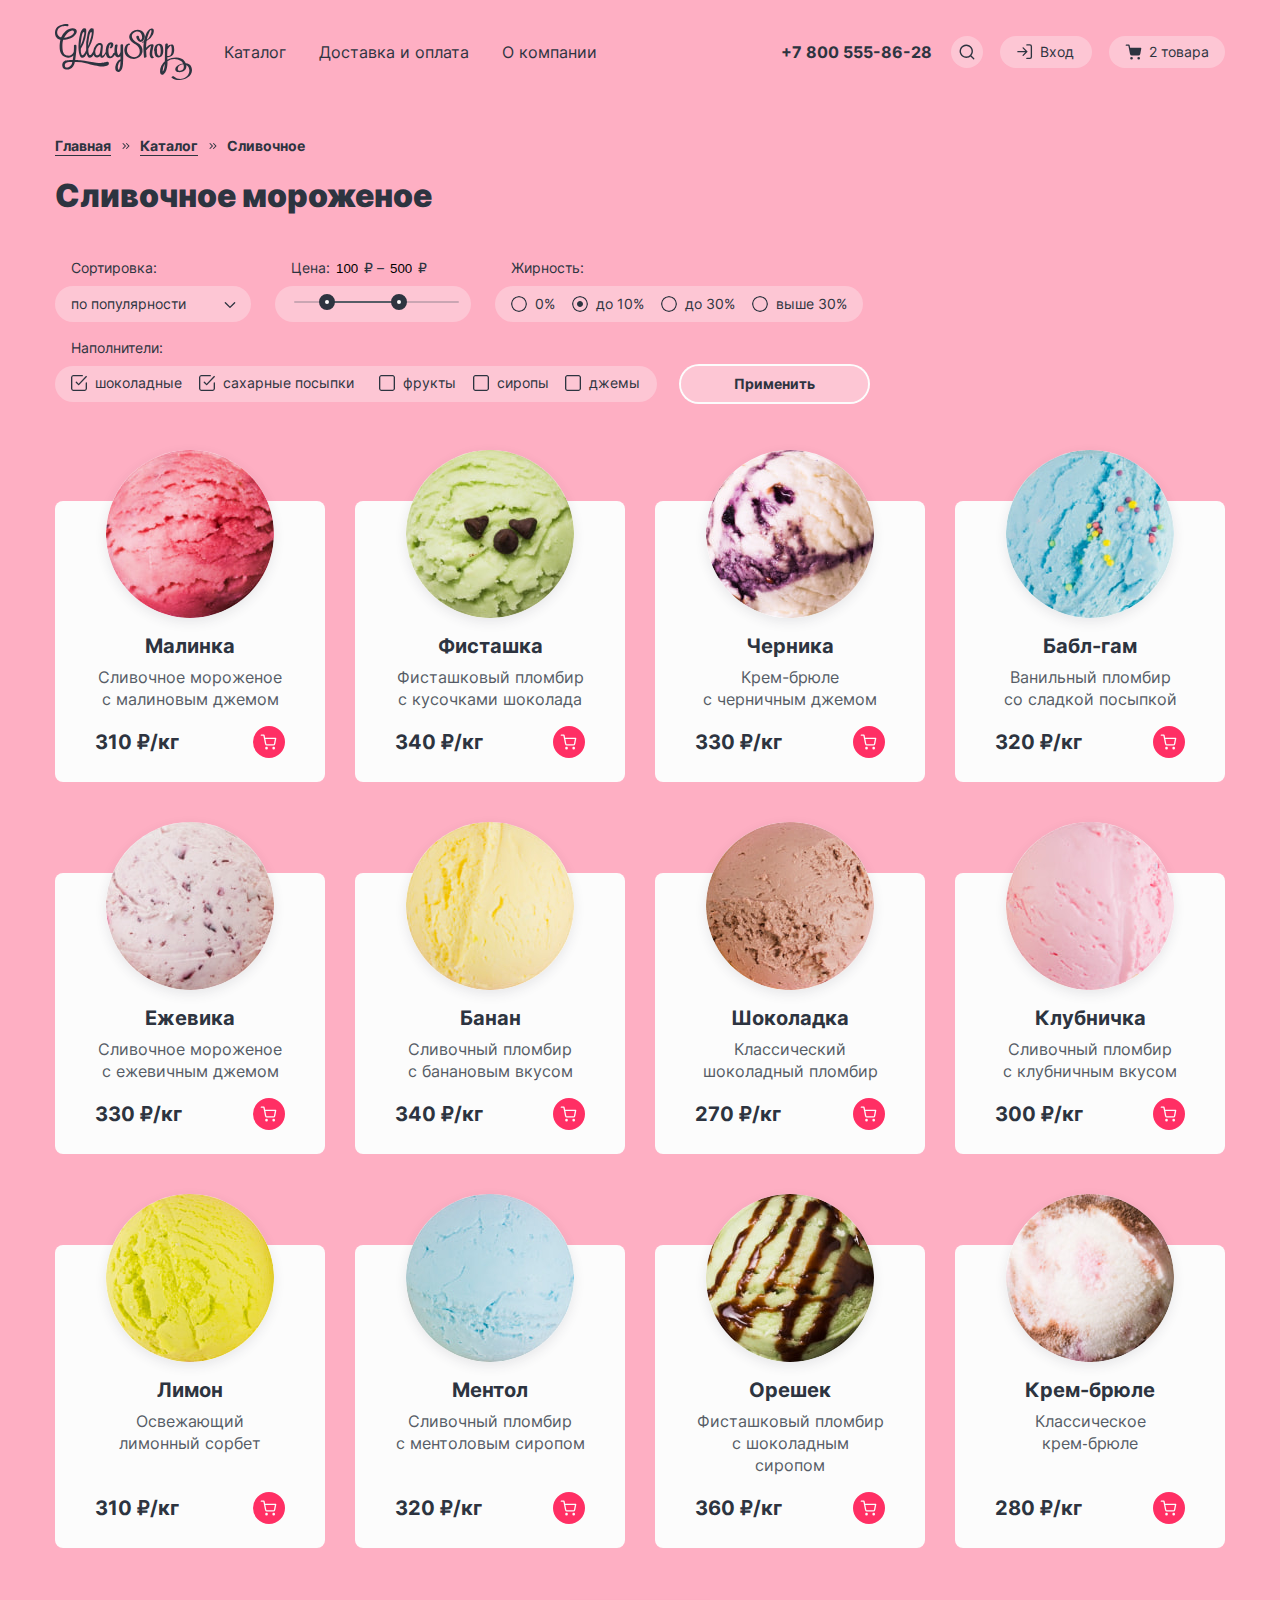
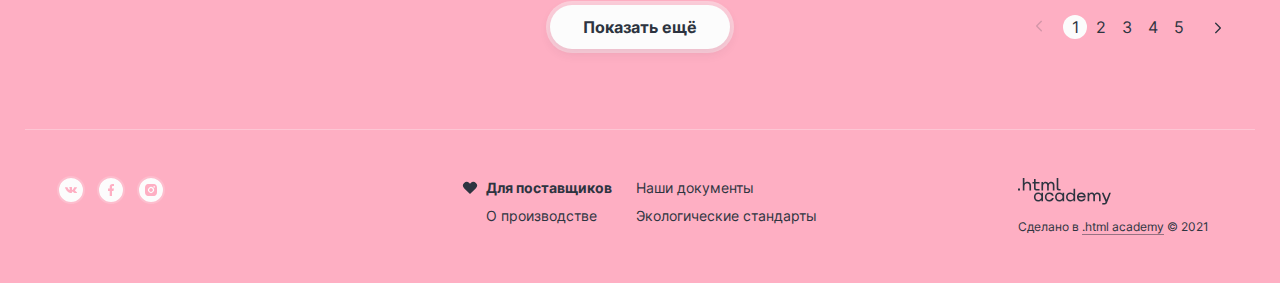
==== commit 257bee78: "Шлифовка" ====
--- a/catalog.html
+++ b/catalog.html
@@ -57,7 +57,7 @@
           </a>
           <!--  Для отображения поповера используется класс "popover-visible" -->
           <div class="popover search-popover">
-            <form class="search-form" method="post" action="https://echo.htmlacademy.ru/">
+            <form class="search-form" method="get" action="https://echo.htmlacademy.ru/">
               <div class="form-field search-input">
                 <label class="visually-hidden" for="search-field">Введите поисковый запрос</label>
                 <input class="form-field-input" type="search" id="search-field" name="search-querry" placeholder="Поиск по сайту" required>
@@ -79,24 +79,22 @@
           </a>
           <!--  Для отображения поповера используется класс "popover-visible" -->
           <div class="popover login-popover">
-            <div class="login-inner">
-              <h3 class="login-title">Личный кабинет</h3>
-              <form class="login-form" method="post" action="https://echo.htmlacademy.ru/">
-                <label class="form-field login-input">
-                  <span class="visually-hidden">Введите электронную почту</span>
-                  <input class="form-field-input" type="email" name="login-email" placeholder="email@example.com" required>
-                </label>
-                <label class="form-field login-input">
-                  <span class="visually-hidden">Введите пароль</span>
-                  <input class="form-field-input" type="password" name="login-password" placeholder="&#8226;&#8226;&#8226;&#8226;&#8226;" required>
-                </label>
-                <button class="button button-additional" type="submit">Войти</button>
-                <div class="login-links">
-                  <a class="login-link" href="#">Забыли пароль?</a>
-                  <a class="login-link" href="#">Регистрация</a>
-                </div>
-              </form>
-            </div>
+            <h3 class="login-title">Личный кабинет</h3>
+            <form class="login-form" method="post" action="https://echo.htmlacademy.ru/">
+              <label class="form-field login-input">
+                <span class="visually-hidden">Введите электронную почту</span>
+                <input class="form-field-input" type="email" name="login-email" placeholder="email@example.com" required>
+              </label>
+              <label class="form-field login-input">
+                <span class="visually-hidden">Введите пароль</span>
+                <input class="form-field-input" type="password" name="login-password" placeholder="••••••" required>
+              </label>
+              <button class="button button-additional" type="submit">Войти</button>
+              <div class="login-links">
+                <a class="login-link" href="#">Забыли пароль?</a>
+                <a class="login-link" href="#">Регистрация</a>
+              </div>
+            </form>
           </div>
         </div>
         <div class="user-menu-item">
@@ -163,12 +161,12 @@
             <option value="sort-popular">по популярности</option>
           </select>
         </label>
-        <fieldset class="filter-group filter-price-range range-field">
-          <legend class="filter-group-caption">
+        <div class="filter-group filter-price-range range-field" role="group" aria-labelledby="filter-price-lable">
+          <div class="filter-group-caption" id="filter-price-lable">
             Цена:
             <span class="visually-hidden">минимальная цена </span><input class="field-range-input" type="number" value="100" name="filter-price-min"> ₽ –
             <span class="visually-hidden">максимальная цена </span><input class="field-range-input" type="number" value="500" name="filter-price-max"> ₽
-          </legend>
+          </div>
           <div class="filter-group-inner range-input">
             <div class="range-input-line">
               <!-- Положение ползунков определяется положением ползунка с минимальной ценой и расстоянием между ползунками -->
@@ -182,9 +180,9 @@
               </div>
             </div>
           </div>
-        </fieldset>
-        <fieldset class="filter-group filter-fat">
-          <legend class="filter-group-caption">Жирность:</legend>
+        </div>
+        <div class="filter-group filter-fat" role="group" aria-labelledby="filter-fat-lable">
+          <div class="filter-group-caption" id="filter-fat-lable">Жирность:</div>
           <div class="filter-group-inner">
             <label class="radio filter-radio">
               <input class="radio-input" type="radio" name="filter-fat" value="0">
@@ -203,9 +201,9 @@
               <span class="radio-label">выше 30%</span>
             </label>
           </div>
-        </fieldset>
-        <fieldset class="filter-group filter-filler">
-          <legend class="filter-group-caption">Наполнители:</legend>
+        </div>
+        <div class="filter-group filter-filler" role="group" aria-labelledby="filter-filler-lable">
+          <div class="filter-group-caption" id="filter-filler-lable">Наполнители:</div>
           <div class="filter-group-inner">
             <label class="checkbox filter-checkbox">
               <input class="checkbox-input" type="checkbox" name="filter-filler" value="chocolate" checked>
@@ -228,7 +226,8 @@
               <span class="checkbox-label">джемы</span>
             </label>
           </div>
-        </fieldset>
+        </div>
+        <!-- Для недоступной кнопки используется класс "button-disabled" -->
         <button class="button button-transparent filter-submit" type="submit">Применить</button>
       </form>
       <section class="catalog catalog-inner">
@@ -293,7 +292,7 @@
               <img src="img/catalog/icecream-bubblegum.jpg" width="168" height="168" alt="">
             </a>
             <h3 class="product-card-title">
-              <a href="">Бабл-гам</a>
+              <a href="#">Бабл-гам</a>
             </h3>
             <p class="product-card-text">Ванильный пломбир со&nbsp;сладкой посыпкой</p>
             <div class="product-card-action">
@@ -311,7 +310,7 @@
               <img src="img/catalog/icecream-blackberry.jpg" width="168" height="168" alt="">
             </a>
             <h3 class="product-card-title">
-              <a href="">Ежевика</a>
+              <a href="#">Ежевика</a>
             </h3>
             <p class="product-card-text">Сливочное мороженое с&nbsp;ежевичным джемом</p>
             <div class="product-card-action">
@@ -329,7 +328,7 @@
               <img src="img/catalog/icecream-banana.jpg" width="168" height="168" alt="">
             </a>
             <h3 class="product-card-title">
-              <a href="">Банан</a>
+              <a href="#">Банан</a>
             </h3>
             <p class="product-card-text">Сливочный пломбир с&nbsp;банановым вкусом</p>
             <div class="product-card-action">
@@ -347,7 +346,7 @@
               <img src="img/catalog/icecream-chocolate.jpg" width="168" height="168" alt="">
             </a>
             <h3 class="product-card-title">
-              <a href="">Шоколадка</a>
+              <a href="#">Шоколадка</a>
             </h3>
             <p class="product-card-text">Классический шоколадный пломбир</p>
             <div class="product-card-action">
@@ -365,7 +364,7 @@
               <img src="img/catalog/icecream-strawberry.jpg" width="168" height="168" alt="">
             </a>
             <h3 class="product-card-title">
-              <a href="">Клубничка</a>
+              <a href="#">Клубничка</a>
             </h3>
             <p class="product-card-text">Сливочный пломбир с&nbsp;клубничным вкусом</p>
             <div class="product-card-action">
@@ -383,7 +382,7 @@
               <img src="img/catalog/icecream-lemon.jpg" width="168" height="168" alt="">
             </a>
             <h3 class="product-card-title">
-              <a href="">Лимон</a>
+              <a href="#">Лимон</a>
             </h3>
             <p class="product-card-text">Освежающий лимонный сорбет</p>
             <div class="product-card-action">
@@ -401,7 +400,7 @@
               <img src="img/catalog/icecream-menthol.jpg" width="168" height="168" alt="">
             </a>
             <h3 class="product-card-title">
-              <a href="">Ментол</a>
+              <a href="#">Ментол</a>
             </h3>
             <p class="product-card-text">Сливочный пломбир с&nbsp;ментоловым сиропом</p>
             <div class="product-card-action">
@@ -419,7 +418,7 @@
               <img src="img/catalog/icecream-nut.jpg" width="168" height="168" alt="">
             </a>
             <h3 class="product-card-title">
-              <a href="">Орешек</a>
+              <a href="#">Орешек</a>
             </h3>
             <p class="product-card-text">Фисташковый пломбир с&nbsp;шоколадным сиропом</p>
             <div class="product-card-action">
@@ -437,7 +436,7 @@
               <img src="img/catalog/icecream-brulee.jpg" width="168" height="168" alt="">
             </a>
             <h3 class="product-card-title">
-              <a href="">Крем-брюле</a>
+              <a href="#">Крем-брюле</a>
             </h3>
             <p class="product-card-text">Классическое крем&#8209;брюле</p>
             <div class="product-card-action">
@@ -455,7 +454,7 @@
           <a class="button button-main catalog-show-more" href="#">Показать ещё</a>
           <ul class="pagination catalog-pagination">
             <li class="pagination-start">
-              <a class="pagination-navigation pagination-navigation-disable pagination-navigation-start">
+              <a class="pagination-navigation pagination-navigation-start" href="#" aria-disabled="true">
                 <svg class="pagination-navigation-icon" aria-hidden="true" focusable="false" width="16" height="16" xmlns="http://www.w3.org/2000/svg">
                   <path d="M7.135 2.865a.665.665 0 1 0-.94.94l4.201 4.201-4.201 4.202a.665.665 0 0 0 .94.94l4.669-4.669.003-.002a.664.664 0 0 0 0-.94L7.135 2.864Z" clip-rule="evenodd"/>
                 </svg>
@@ -463,7 +462,7 @@
               </a>
             </li>
             <li class="pagination-item">
-              <a class="pagination-link" aria-current="page">
+              <a class="pagination-link" href="#" aria-current="page">
                 <span class="visually-hidden">Вы на странице </span>1
               </a>
             </li>
--- a/styles/style.css
+++ b/styles/style.css
@@ -29,6 +29,9 @@
 html ::before,
 html ::after {
   box-sizing: inherit;
+
+  word-wrap: break-word;
+  overflow-wrap: break-word;
 }
 
 img {
@@ -65,6 +68,9 @@
   font-size: 16px;
   line-height: 22px;
   color: #565c66;
+
+  /* word-wrap: break-word; */
+  /* overflow-wrap: break-word; */
 }
 
 .page-body-pink {
@@ -84,6 +90,8 @@
 }
 
 .button {
+  max-width: 100%;
+
   border: none;
 
   font-family: inherit;
@@ -144,7 +152,7 @@
   box-shadow: 0 4px 12px rgba(45, 52, 64, 0.1), 0 0 0 2px #fcfcfc;
 }
 
-.button-main-disabled,
+.button-main.button-disabled,
 .button-main:disabled {
   color: #b9b9b9;
 
@@ -192,7 +200,7 @@
   box-shadow: 0 4px 12px rgba(45, 52, 64, 0.1), 0 0 0 2px #ff2f64;
 }
 
-.button-additional-disabled,
+.button-additional.button-disabled,
 .button-additional:disabled {
   color: #b9b9b9;
 
@@ -274,8 +282,8 @@
   box-shadow: 0 0 0 2px #fcfcfc;
 }
 
-.button-transparent:disabled,
-.button-transparent-disabled {
+.button-transparent.button-disabled,
+.button-transparent:disabled {
   background-color: rgba(252, 252, 252, 0.3);
   box-shadow: 0 0 0 2px #fcfcfc;
   opacity: 0.4;
@@ -294,16 +302,23 @@
   display: flex;
   justify-content: flex-start;
   align-items: center;
+  flex-wrap: wrap;
   width: auto;
   margin-bottom: 8px;
 
   font-weight: 700;
   color: #2d3440;
+}
+
+.form-field-label {
+  max-width: 100%;
 }
 
 .tooltip {
   position: relative;
   top: 1px;
+
+  flex-shrink: 0;
 }
 
 .tooltip-button {
@@ -321,7 +336,7 @@
   fill: currentColor;
 }
 
-.tooltip-text {
+.tooltip-body {
   position: absolute;
   top: -9px;
   left: calc(100% + 8px);
@@ -329,28 +344,31 @@
   display: none;
   width: 162px;
   min-height: 36px;
-  margin: 0;
   padding: 10px 8px;
   border-radius: 1px;
+
+  background-color: #fcfcfc;
+  box-shadow: 0px 4px 8px rgba(194, 194, 194, 0.2), inset 0 0 0 1px #b9b9b9;
+}
+
+.tooltip-text {
+  margin: 0;
 
   font-weight: 400;
   font-size: 12px;
   line-height: 16px;
   color: #565c66;
-
-  background-color: #fcfcfc;
-  box-shadow: 0px 4px 8px rgba(194, 194, 194, 0.2), inset 0 0 0 1px #b9b9b9;
-}
-
-.tooltip-text::before,
-.tooltip-text::after {
+}
+
+.tooltip-body::before,
+.tooltip-body::after {
   content: "";
 
   position: absolute;
   z-index: 1;
 }
 
-.tooltip-text::before {
+.tooltip-body::before {
   top: 11px;
   left: -6.5px;
 
@@ -362,7 +380,7 @@
   border-left: 0 solid transparent;
 }
 
-.tooltip-text::after {
+.tooltip-body::after {
   top: 12px;
   left: -5px;
 
@@ -374,7 +392,7 @@
   border-left: 0 solid transparent;
 }
 
-.tooltip-button:hover + .tooltip-text {
+.tooltip-button:hover + .tooltip-body {
   display: block;
 }
 
@@ -400,6 +418,7 @@
 
 .form-field-input::placeholder {
   color: #b9b9b9;
+  opacity: 1;
 }
 
 .form-field-input:hover {
@@ -493,18 +512,24 @@
   margin-right: 16px;
 }
 
-.logo[href]:hover {
+.logo:hover {
   opacity: 0.6;
 }
 
-.logo[href]:active {
+.logo:active {
   opacity: 0.3;
+}
+
+.logo[aria-current="page"] {
+  pointer-events: none;
 }
 
 .main-menu {
   display: flex;
   justify-content: flex-start;
   flex-wrap: wrap;
+  max-width: 500px;
+
   padding: 0;
   margin: 0;
 
@@ -514,6 +539,7 @@
 .menu-item {
   position: relative;
 
+  max-width: 100%;
   padding: 10px 0;
 }
 
@@ -521,6 +547,7 @@
   position: relative;
 
   display: block;
+  width: 100%;
   padding: 8px 17px 8px 16px;
   border-radius: 26px;
 
@@ -610,6 +637,7 @@
   position: relative;
 
   display: block;
+  width: 100%;
   padding: 6px 16px;
 
   font-size: 14px;
@@ -662,8 +690,9 @@
   display: flex;
   justify-content: flex-end;
   align-items: center;
+  flex-wrap: wrap;
   flex-shrink: 0;
-  width: 450px;
+  max-width: 500px;
 }
 
 .user-menu-item {
@@ -673,6 +702,7 @@
 }
 
 .user-menu-item {
+  max-width: 100%;
   margin-right: 17px;
 }
 
@@ -830,7 +860,7 @@
 
 .login-form {
   display: grid;
-  grid-template-columns: 113px 1fr;
+  grid-template-columns: 113px 188px;
   gap: 16px 23px;
 }
 
@@ -850,6 +880,9 @@
 .login-link {
   position: relative;
 
+  display: block;
+  width: 100%;
+
   font-size: 14px;
   line-height: 20px;
 
@@ -881,12 +914,14 @@
 
 .cart-popover {
   min-width: 288px;
+  max-width: 441px;
   min-height: 156px;
   padding: 48px;
   padding-top: 49px;
 }
 
 .cart-popover-title {
+  width: 100%;
   margin-top: 0;
   margin-bottom: 31px;
 
@@ -1062,6 +1097,7 @@
 }
 
 .slider-title {
+  width: 100%;
   margin-top: 0;
   margin-bottom: 25px;
 
@@ -1071,6 +1107,7 @@
 }
 
 .slider-description {
+  width: 100%;
   margin-top: 0;
   margin-bottom: 47px;
 
@@ -1223,7 +1260,13 @@
   }
 }
 
-.slider-button:active {
+.slider-button:focus:hover {
+  color: #2d3440;
+  background-color: #fcfcfc;
+}
+
+.slider-button:active,
+.slider-button:active:hover {
   border-color: #fcfcfc;
   color: #fcfcfc;
   background-color: rgba(252, 252, 252, 0.3);
@@ -1301,6 +1344,10 @@
   list-style: none;
 }
 
+.social-item {
+  margin-bottom: 16px;
+}
+
 .social-item:not(:last-child) {
   margin-right: 16px;
 }
@@ -1365,7 +1412,7 @@
 .slider-social {
   position: absolute;
   right: 0;
-  bottom: 0;
+  bottom: -16px;
 }
 
 .slider-social .social-list {
@@ -1394,7 +1441,7 @@
 
 .promo-row {
   display: grid;
-  grid-template-columns: 1fr 1fr;
+  grid-template-columns: 570px 570px;
   gap: 30px;
 }
 
@@ -1412,6 +1459,7 @@
 }
 
 .promo-card-title {
+  width: 100%;
   margin-top: 0;
   margin-bottom: 15px;
 
@@ -1421,10 +1469,16 @@
 }
 
 .promo-card-text {
+  width: 100%;
   margin-bottom: 32px;
 }
 
 .promo-card-text p {
+  margin-top: 0;
+  margin-top: 10px;
+}
+
+.promo-card-text p:last-child {
   margin: 0;
 }
 
@@ -1447,14 +1501,19 @@
 }
 
 .product-title {
+  width: 100%;
   margin-bottom: 55px;
 
   text-align: center;
+}
+
+.product-title a {
+  word-wrap: break-word;
 }
 
 .product-list {
   display: grid;
-  grid-template-columns: repeat(4, 1fr);
+  grid-template-columns: repeat(4, 270px);
   gap: 40px 30px;
 }
 
@@ -1464,6 +1523,7 @@
   display: flex;
   flex-direction: column;
   align-items: center;
+  width: 100%;
   padding: 0 40px 24px;
 
   text-align: center;
@@ -1497,14 +1557,15 @@
 }
 
 .product-card-image-link:hover {
-  filter: drop-shadow(0px 4px 12px rgba(45, 52, 64, 0.7));
+  opacity: 0.6;
 }
 
 .product-card-image-link:active {
-  filter: drop-shadow(0px 4px 12px rgba(45, 52, 64, 0.2));
+  opacity: 0.3;
 }
 
 .product-card-title {
+  width: 100%;
   margin-top: 0;
   margin-bottom: 8px;
 
@@ -1528,6 +1589,7 @@
 }
 
 .product-card-text {
+  width: 100%;
   margin-top: 0;
   margin-bottom: 16px;
 }
@@ -1541,6 +1603,9 @@
 }
 
 .product-card-price {
+  max-width: 135px;
+  margin-right: 15px;
+
   font-size: 20px;
   line-height: 24px;
   text-align: left;
@@ -1608,7 +1673,7 @@
   opacity: 0.6;
 }
 
-.button-cart-disabled {
+.button-cart.button-disabled {
   background-color: #b9b9b9;
   color: #e5e5e5;
   border-color: #b9b9b9;
@@ -1643,7 +1708,7 @@
 
 .about-list {
   display: grid;
-  grid-template-columns: 1fr 1fr;
+  grid-template-columns: 506px 506px;
   gap: 40px 30px;
   margin: 0;
   padding: 0;
@@ -1692,7 +1757,7 @@
 
 .section-row {
   display: grid;
-  grid-template-columns: repeat(2, 1fr);
+  grid-template-columns: repeat(2, 570px);
   gap: 30px;
   margin-bottom: 76px;
 }
@@ -1712,7 +1777,7 @@
   background-image: url("../img/bg-blog.jpg");
   background-position: top right -4px;
   background-repeat: no-repeat;
-  background-size: cover;
+  background-size: auto;
 }
 
 .news-card-title {
@@ -1743,6 +1808,8 @@
 }
 
 .subscribe-inner {
+  display: flex;
+  flex-direction: column;
   height: 100%;
   padding: 26px 24px 26px 26px;
   border-radius: inherit;
@@ -1759,6 +1826,7 @@
   display: flex;
   justify-content: flex-start;
   align-items: center;
+  margin-top: auto;
 }
 
 .subscribe-input {
@@ -1779,9 +1847,9 @@
   border-radius: 16px;
 
   background-image: url("../img/bg-delivery.jpg");
-  background-position: center center;
+  background-position: top right;
   background-repeat: no-repeat;
-  background-size: cover;
+  background-size: auto;
 }
 
 .delivery-content {
@@ -1917,9 +1985,9 @@
 
 .footer-links {
   display: grid;
-  grid-template-columns: repeat(2, max-content);
+  grid-template-columns: 150px 206px;
   gap: 8px 0;
-  width: 360px;
+  width: 356px;
 }
 
 .footer-link {
@@ -1975,7 +2043,9 @@
 
 .creator-logo {
   display: block;
-  margin-bottom: 9px;
+  width: 93px;
+  height: 27px;
+  margin-bottom: 14px;
 }
 
 .creator-logo:hover {
@@ -2031,9 +2101,9 @@
 .breadcrumbs-list {
   display: flex;
   justify-content: flex-start;
-  width: 300px;
+  flex-wrap: wrap;
+  max-width: 100%;
   margin: 0;
-  margin-bottom: 17px;
   padding: 0;
 
   list-style: none;
@@ -2042,6 +2112,8 @@
 .breadcrumbs-item {
   position: relative;
 
+  max-width: 100%;
+  margin-bottom: 17px;
   padding-right: 29px;
 
   line-height: 20px;
@@ -2124,7 +2196,7 @@
   display: flex;
   flex-wrap: wrap;
   align-items: flex-start;
-
+  width: 100%;
   margin-bottom: 32px;
 }
 
@@ -2133,6 +2205,7 @@
 }
 
 .filter-group {
+  max-width: 100%;
   margin-left: 0;
   margin-right: 24px;
   margin-bottom: 16px;
@@ -2141,15 +2214,24 @@
 }
 
 .filter-group-caption {
-  display: block;
+  position: relative;
+
+  display: block;
+  max-width: 100%;
   margin-bottom: 8px;
   padding-left: 16px;
   padding-right: 0;
-}
-
-.filter-group-caption,
+
+  font-size: 14px;
+  line-height: 20px;
+  color: #2d3440;
+}
+
 .radio-label,
 .checkbox-label {
+  display: block;
+  max-width: 100%;
+
   font-size: 14px;
   line-height: 20px;
   color: #2d3440;
@@ -2157,7 +2239,9 @@
 
 .filter-group-inner {
   display: flex;
+  flex-wrap: wrap;
   align-items: center;
+  max-width: 100%;
   min-height: 36px;
   padding: 7px 16px;
   border-radius: 20px;
@@ -2301,6 +2385,7 @@
 }
 
 .radio {
+  max-width: 100%;
   padding-top: 1px;
 }
 
@@ -2318,6 +2403,7 @@
 .radio-label {
   position: relative;
 
+  max-width: 100%;
   padding-left: 24px;
 }
 
@@ -2376,6 +2462,7 @@
 }
 
 .filter-checkbox {
+  max-width: 100%;
   margin-right: 17px;
 }
 
@@ -2466,7 +2553,7 @@
 
 .filter-submit {
   min-width: 187px;
-  height: 36px;
+  min-height: 36px;
   margin-bottom: 16px;
   padding: 8px 32px;
   align-self: flex-end;
@@ -2488,21 +2575,25 @@
 
 .catalog-actions {
   display: grid;
-  grid-template-columns: 1fr max-content 1fr;
+  grid-template-columns: 400px 330px 400px;
   align-items: center;
+  gap: 20px;
 }
 
 .catalog-show-more {
   grid-column: 2 / 3;
   justify-self: center;
+  max-width: 100%;
 }
 
 .pagination {
+  grid-column: 3 / -1;
+  justify-self: end;
   display: flex;
   justify-content: flex-end;
   align-items: center;
   flex-wrap: wrap;
-  grid-column: 3 / -1;
+  width: 100%;
   margin: 0;
   padding: 0;
 
@@ -2510,6 +2601,7 @@
 }
 
 .pagination-item {
+  max-width: 100%;
   margin-right: 2px;
 }
 
@@ -2526,7 +2618,7 @@
 .pagination-link {
   display: block;
   min-width: 24px;
-  height: 24px;
+  min-height: 24px;
   padding: 4px 5px;
   border-radius: 12px;
 
@@ -2587,7 +2679,7 @@
   opacity: 0.3;
 }
 
-.pagination-navigation-disable {
+.pagination-navigation[aria-disabled="true"] {
   opacity: 0.2;
   pointer-events: none;
 }
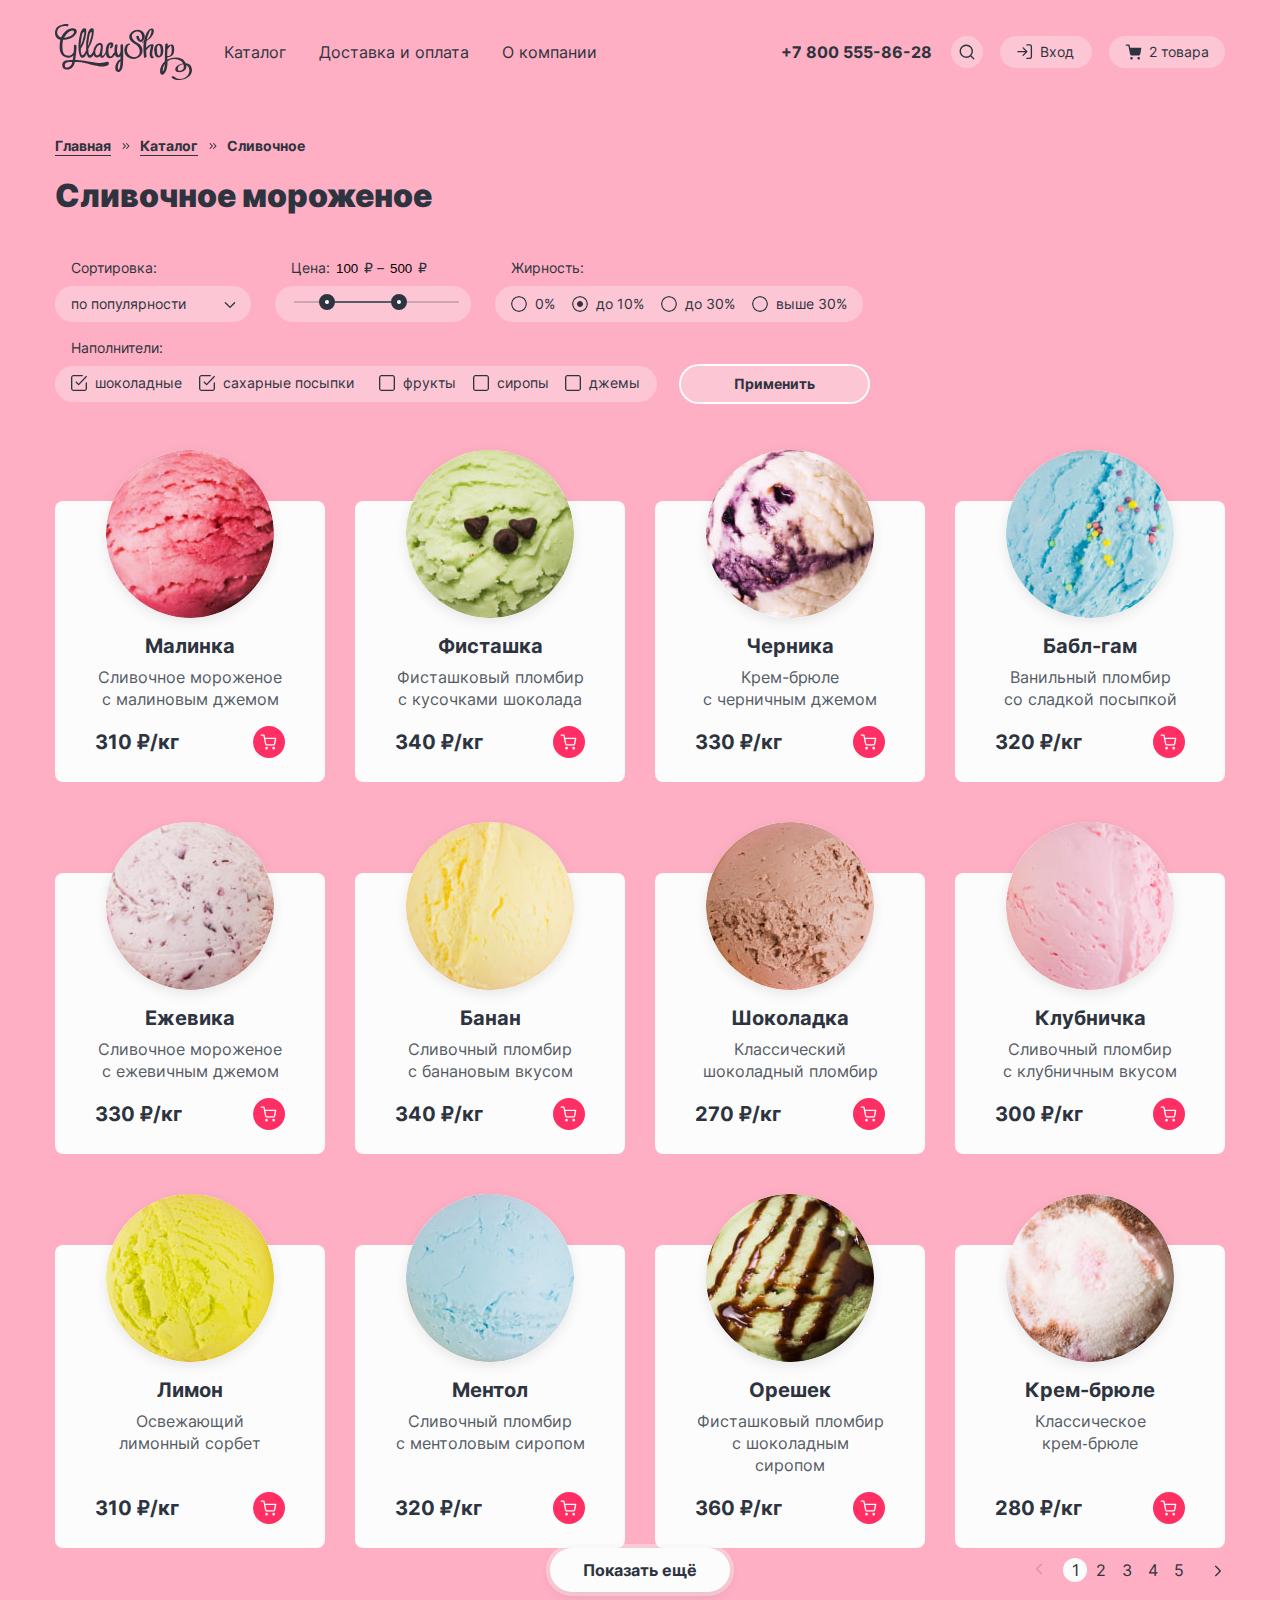
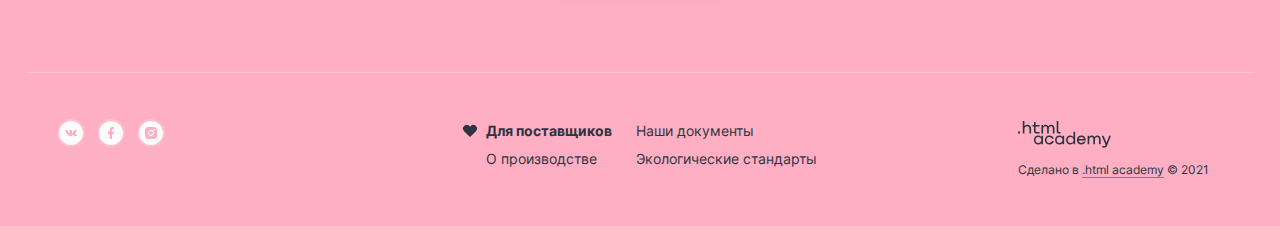
==== commit 967fea8d: "Возвращает legend и fieldset" ====
--- a/catalog.html
+++ b/catalog.html
@@ -161,12 +161,12 @@
             <option value="sort-popular">по популярности</option>
           </select>
         </label>
-        <div class="filter-group filter-price-range range-field" role="group" aria-labelledby="filter-price-lable">
-          <div class="filter-group-caption" id="filter-price-lable">
+        <fieldset class="filter-group filter-price-range range-field">
+          <legend class="filter-group-caption">
             Цена:
             <span class="visually-hidden">минимальная цена </span><input class="field-range-input" type="number" value="100" name="filter-price-min"> ₽ –
             <span class="visually-hidden">максимальная цена </span><input class="field-range-input" type="number" value="500" name="filter-price-max"> ₽
-          </div>
+          </legend>
           <div class="filter-group-inner range-input">
             <div class="range-input-line">
               <!-- Положение ползунков определяется положением ползунка с минимальной ценой и расстоянием между ползунками -->
@@ -180,9 +180,9 @@
               </div>
             </div>
           </div>
-        </div>
-        <div class="filter-group filter-fat" role="group" aria-labelledby="filter-fat-lable">
-          <div class="filter-group-caption" id="filter-fat-lable">Жирность:</div>
+        </fieldset>
+        <fieldset class="filter-group filter-fat">
+          <legend class="filter-group-caption">Жирность:</legend>
           <div class="filter-group-inner">
             <label class="radio filter-radio">
               <input class="radio-input" type="radio" name="filter-fat" value="0">
@@ -201,9 +201,9 @@
               <span class="radio-label">выше 30%</span>
             </label>
           </div>
-        </div>
-        <div class="filter-group filter-filler" role="group" aria-labelledby="filter-filler-lable">
-          <div class="filter-group-caption" id="filter-filler-lable">Наполнители:</div>
+        </fieldset>
+        <fieldset class="filter-group filter-filler">
+          <legend class="filter-group-caption">Наполнители:</legend>
           <div class="filter-group-inner">
             <label class="checkbox filter-checkbox">
               <input class="checkbox-input" type="checkbox" name="filter-filler" value="chocolate" checked>
@@ -226,13 +226,13 @@
               <span class="checkbox-label">джемы</span>
             </label>
           </div>
-        </div>
+        </fieldset>
         <!-- Для недоступной кнопки используется класс "button-disabled" -->
         <button class="button button-transparent filter-submit" type="submit">Применить</button>
       </form>
       <section class="catalog catalog-inner">
         <h2 class="visually-hidden">Каталог сливочного мороженого</h2>
-        <div class="product-list catalog-list">
+        <div class="product-list">
           <article class="product-card">
             <a class="product-card-image-link" href="#">
               <img src="img/catalog/icecream-raspberries.jpg" width="168" height="168" alt="">
--- a/styles/style.css
+++ b/styles/style.css
@@ -2569,7 +2569,7 @@
   margin-bottom: 80px;
 }
 
-.catalog-list {
+catalog-inner .product-list {
   margin-bottom: 57px;
 }
 
